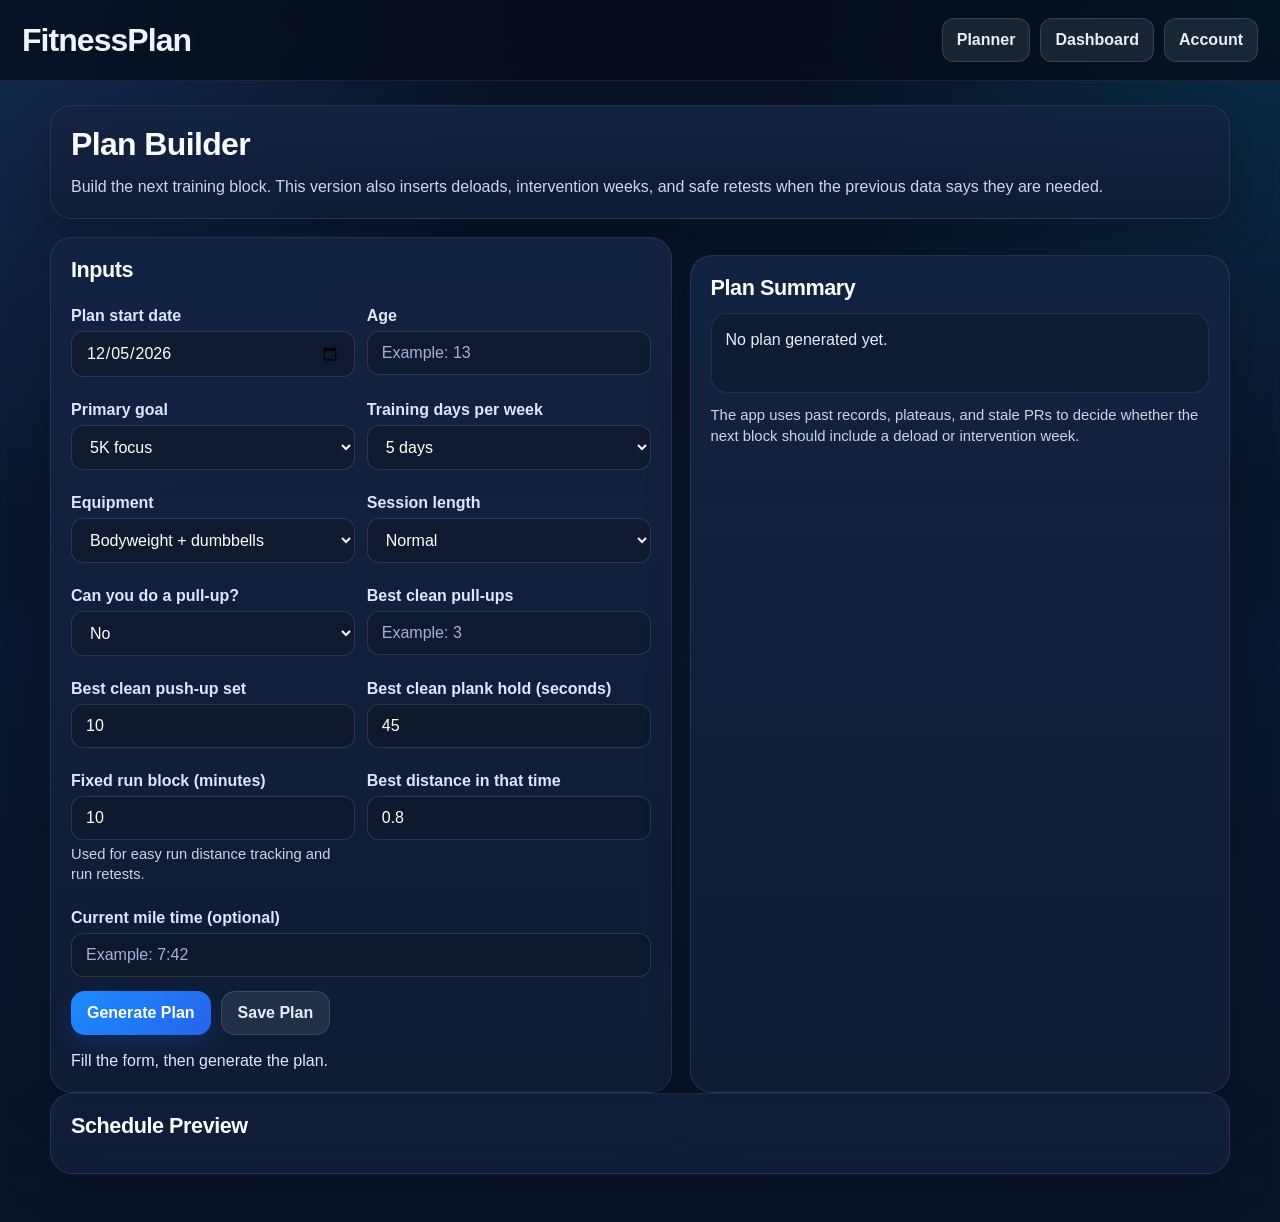
==== index.html @ a2ad53a3 "Add files via upload" ====
<!DOCTYPE html>
<html lang="en">
<head>
  <meta charset="UTF-8" />
  <meta name="viewport" content="width=device-width, initial-scale=1.0" />
  <title>FitnessPlan Planner</title>
  <link rel="stylesheet" href="./style.css" />
  <style>
    .planner-grid {
      display: grid;
      grid-template-columns: 1.15fr 1fr;
      gap: 18px;
      margin-top: 18px;
    }

    .planner-form-grid {
      display: grid;
      grid-template-columns: repeat(2, minmax(0, 1fr));
      gap: 12px;
    }

    .full-span {
      grid-column: 1 / -1;
    }

    .field-help {
      color: #cbd5e1;
      font-size: 0.92rem;
      line-height: 1.4;
      margin-top: 4px;
    }

    .status-box {
      margin-top: 14px;
      min-height: 22px;
      line-height: 1.45;
      color: #dbeafe;
      white-space: pre-wrap;
    }

    .status-box.ok {
      color: #bbf7d0;
    }

    .status-box.bad {
      color: #fecaca;
    }

    .preview-summary {
      padding: 14px;
      border-radius: 16px;
      background: rgba(15, 23, 42, 0.62);
      border: 1px solid rgba(148, 163, 184, 0.15);
      color: #e5eefc;
      line-height: 1.55;
      min-height: 80px;
    }

    .preview-list {
      display: grid;
      gap: 12px;
      margin-top: 14px;
    }

    .preview-week {
      padding: 14px;
      border-radius: 16px;
      background: rgba(15, 23, 42, 0.62);
      border: 1px solid rgba(148, 163, 184, 0.15);
    }

    .preview-week-title {
      font-weight: 900;
      font-size: 1.1rem;
      margin-bottom: 10px;
      color: #f8fbff;
    }

    .preview-day {
      padding: 12px;
      border-radius: 14px;
      background: rgba(2, 6, 23, 0.35);
      border: 1px solid rgba(148, 163, 184, 0.12);
      margin-top: 10px;
    }

    .preview-day-top {
      display: flex;
      justify-content: space-between;
      gap: 10px;
      align-items: flex-start;
      margin-bottom: 8px;
    }

    .preview-day-name {
      font-weight: 800;
      color: #f8fbff;
    }

    .preview-day-date {
      color: #cbd5e1;
      font-size: 0.92rem;
      margin-top: 2px;
    }

    .preview-badge {
      padding: 5px 10px;
      border-radius: 999px;
      background: rgba(59, 130, 246, 0.18);
      color: #dbeafe;
      font-size: 0.8rem;
      font-weight: 800;
      white-space: nowrap;
    }

    .preview-badge.warn {
      background: rgba(245, 158, 11, 0.18);
      color: #fde68a;
    }

    .preview-exercise-list {
      margin: 0;
      padding-left: 18px;
      color: #e5eefc;
      line-height: 1.5;
    }

    .planner-note {
      margin-top: 12px;
      color: #cbd5e1;
      line-height: 1.45;
      font-size: 0.93rem;
    }

    @media (max-width: 960px) {
      .planner-grid,
      .planner-form-grid {
        grid-template-columns: 1fr;
      }
    }
  </style>
</head>
<body>
  <header class="topbar">
    <div class="brand">FitnessPlan</div>
    <div class="topbar-actions">
      <a class="nav-btn secondary" href="./index.html?planner=1">Planner</a>
      <a class="nav-btn secondary" href="./dashboard.html">Dashboard</a>
      <a class="nav-btn secondary" href="./account-test.html">Account</a>
    </div>
  </header>

  <main class="container">
    <section class="card">
      <h1>Plan Builder</h1>
      <p class="helper">
        Build the next training block. This version also inserts deloads, intervention weeks, and safe retests when the previous data says they are needed.
      </p>
    </section>

    <section class="planner-grid">
      <section class="card">
        <h2>Inputs</h2>

        <div class="planner-form-grid">
          <div>
            <label for="startDate">Plan start date</label>
            <input id="startDate" type="date" />
          </div>

          <div>
            <label for="age">Age</label>
            <input id="age" type="text" inputmode="numeric" placeholder="Example: 13" />
          </div>

          <div>
            <label for="primaryGoal">Primary goal</label>
            <select id="primaryGoal">
              <option value="5k">5K focus</option>
              <option value="mile">Mile focus</option>
              <option value="mixed">Mixed running + strength</option>
            </select>
          </div>

          <div>
            <label for="daysPerWeek">Training days per week</label>
            <select id="daysPerWeek">
              <option value="5">5 days</option>
              <option value="4">4 days</option>
              <option value="3">3 days</option>
            </select>
          </div>

          <div>
            <label for="equipment">Equipment</label>
            <select id="equipment">
              <option value="home">Bodyweight + dumbbells</option>
              <option value="gym">Gym access</option>
            </select>
          </div>

          <div>
            <label for="sessionLength">Session length</label>
            <select id="sessionLength">
              <option value="short">Short</option>
              <option value="normal" selected>Normal</option>
              <option value="long">Long</option>
            </select>
          </div>

          <div>
            <label for="canPullUp">Can you do a pull-up?</label>
            <select id="canPullUp">
              <option value="no">No</option>
              <option value="yes">Yes</option>
            </select>
          </div>

          <div>
            <label for="pullUpMax">Best clean pull-ups</label>
            <input id="pullUpMax" type="text" inputmode="numeric" placeholder="Example: 3" />
          </div>

          <div>
            <label for="pushUpMax">Best clean push-up set</label>
            <input id="pushUpMax" type="text" inputmode="numeric" placeholder="Example: 12" />
          </div>

          <div>
            <label for="plankMax">Best clean plank hold (seconds)</label>
            <input id="plankMax" type="text" inputmode="numeric" placeholder="Example: 60" />
          </div>

          <div>
            <label for="runBlockMinutes">Fixed run block (minutes)</label>
            <input id="runBlockMinutes" type="text" inputmode="numeric" placeholder="Example: 10" />
            <div class="field-help">Used for easy run distance tracking and run retests.</div>
          </div>

          <div>
            <label for="runBlockDistance">Best distance in that time</label>
            <input id="runBlockDistance" type="text" inputmode="decimal" placeholder="Example: 0.82" />
          </div>

          <div class="full-span">
            <label for="mileTime">Current mile time (optional)</label>
            <input id="mileTime" type="text" placeholder="Example: 7:42" />
          </div>
        </div>

        <div class="button-row">
          <button id="generatePlanBtn" type="button">Generate Plan</button>
          <button id="savePlanBtn" type="button" class="secondary">Save Plan</button>
        </div>

        <div id="plannerStatus" class="status-box">Fill the form, then generate the plan.</div>
      </section>

      <section class="card">
        <h2>Plan Summary</h2>
        <div id="planSummaryPreview" class="preview-summary">No plan generated yet.</div>
        <div class="planner-note">
          The app uses past records, plateaus, and stale PRs to decide whether the next block should include a deload or intervention week.
        </div>
      </section>
    </section>

    <section class="card">
      <h2>Schedule Preview</h2>
      <div id="schedulePreview" class="preview-list"></div>
    </section>
  </main>

  <script src="./script.js"></script>
</body>
</html>
---- style.css ----
* {
  box-sizing: border-box;
}

html, body {
  margin: 0;
  padding: 0;
  font-family: Arial, sans-serif;
  background:
    radial-gradient(circle at top left, rgba(59, 130, 246, 0.22), transparent 30%),
    radial-gradient(circle at top right, rgba(14, 165, 233, 0.18), transparent 28%),
    linear-gradient(180deg, #081224 0%, #0b1730 55%, #0a1428 100%);
  color: #f8fbff;
  min-height: 100%;
}

body {
  min-height: 100vh;
}

a {
  color: inherit;
  text-decoration: none;
}

button,
input,
select,
textarea {
  font: inherit;
}

button {
  border: 0;
  border-radius: 14px;
  padding: 12px 16px;
  background: linear-gradient(135deg, #1d8cff, #2563eb);
  color: white;
  font-weight: 800;
  cursor: pointer;
  transition: transform 0.15s ease, opacity 0.15s ease, box-shadow 0.15s ease;
  box-shadow: 0 10px 24px rgba(37, 99, 235, 0.22);
}

button:hover:not(:disabled) {
  transform: translateY(-1px);
}

button:disabled {
  opacity: 0.55;
  cursor: not-allowed;
  box-shadow: none;
}

button.secondary,
.nav-btn.secondary {
  background: rgba(148, 163, 184, 0.14);
  color: #e5eefc;
  border: 1px solid rgba(148, 163, 184, 0.22);
  box-shadow: none;
}

input,
select,
textarea {
  width: 100%;
  padding: 12px 14px;
  border-radius: 12px;
  border: 1px solid rgba(148, 163, 184, 0.22);
  background: rgba(15, 23, 42, 0.68);
  color: #ffffff;
  outline: none;
}

input::placeholder,
textarea::placeholder {
  color: #9fb3d9;
}

input:focus,
select:focus,
textarea:focus {
  border-color: rgba(96, 165, 250, 0.85);
  box-shadow: 0 0 0 3px rgba(59, 130, 246, 0.16);
}

label {
  display: block;
  margin: 12px 0 6px;
  color: #d9e7ff;
  font-weight: 700;
}

.topbar {
  display: flex;
  justify-content: space-between;
  align-items: center;
  gap: 16px;
  padding: 18px 22px;
  position: sticky;
  top: 0;
  z-index: 20;
  backdrop-filter: blur(14px);
  background: rgba(6, 12, 24, 0.76);
  border-bottom: 1px solid rgba(148, 163, 184, 0.14);
}

.brand {
  font-size: 2rem;
  font-weight: 900;
  letter-spacing: -0.03em;
  color: #ecf5ff;
}

.topbar-actions {
  display: flex;
  flex-wrap: wrap;
  gap: 10px;
  align-items: center;
}

.nav-btn {
  display: inline-flex;
  align-items: center;
  justify-content: center;
  min-height: 44px;
  padding: 10px 14px;
  border-radius: 12px;
  font-weight: 800;
}

.container {
  width: min(1180px, calc(100% - 28px));
  margin: 24px auto 48px;
}

.account-wrap {
  width: min(560px, calc(100% - 28px));
  margin: 26px auto 48px;
}

.card {
  background: linear-gradient(180deg, rgba(19, 36, 67, 0.94), rgba(15, 29, 53, 0.92));
  border: 1px solid rgba(148, 163, 184, 0.16);
  border-radius: 22px;
  padding: 20px;
  box-shadow: 0 18px 44px rgba(0, 0, 0, 0.22);
}

.card + .card {
  margin-top: 18px;
}

h1, h2, h3, h4 {
  margin: 0 0 12px;
  line-height: 1.15;
  letter-spacing: -0.02em;
}

h1 {
  font-size: 2rem;
  font-weight: 900;
}

h2 {
  font-size: 1.35rem;
  font-weight: 850;
}

h3 {
  font-size: 1.1rem;
  font-weight: 800;
}

h4 {
  font-size: 1rem;
  font-weight: 800;
}

p {
  margin: 0;
}

.helper {
  color: #c9d7f0;
  line-height: 1.45;
}

.button-row {
  display: flex;
  flex-wrap: wrap;
  gap: 10px;
  margin-top: 14px;
}

.hidden {
  display: none !important;
}

.status-line {
  margin-top: 14px;
  min-height: 22px;
  line-height: 1.45;
  color: #dbeafe;
  white-space: pre-wrap;
}

.status-line.ok {
  color: #9ae6b4;
}

.status-line.bad {
  color: #fecaca;
}

.dashboard-grid {
  display: grid;
  grid-template-columns: 1fr 1.2fr;
  gap: 18px;
  margin-top: 18px;
}

.info-list {
  line-height: 1.7;
  color: #e5eefc;
}

.streak-box {
  margin-top: 16px;
  padding: 12px 14px;
  border-radius: 14px;
  background: rgba(15, 23, 42, 0.52);
  border: 1px solid rgba(148, 163, 184, 0.14);
  color: #dbeafe;
}

.empty-box,
.summary-box {
  min-height: 68px;
  padding: 14px;
  border-radius: 14px;
  background: rgba(15, 23, 42, 0.52);
  border: 1px solid rgba(148, 163, 184, 0.14);
  color: #e5eefc;
  line-height: 1.55;
}

.week-section + .week-section {
  margin-top: 20px;
}

.week-title {
  font-size: 1.5rem;
  font-weight: 900;
  margin-bottom: 14px;
  color: #f5f9ff;
  letter-spacing: -0.03em;
}

.week-grid,
.calendar-grid {
  display: grid;
  grid-template-columns: repeat(2, minmax(0, 1fr));
  gap: 16px;
}

.day-card,
.calendar-card {
  border-radius: 20px;
  padding: 16px;
  background: rgba(14, 26, 49, 0.72);
  border: 1px solid rgba(148, 163, 184, 0.15);
  min-width: 0;
}

.day-card.rest,
.calendar-card.rest {
  background: rgba(17, 24, 39, 0.72);
}

.day-top {
  display: flex;
  justify-content: space-between;
  align-items: flex-start;
  gap: 12px;
}

.day-letter {
  display: inline-block;
  font-size: 1.08rem;
  line-height: 1.1;
  font-weight: 800;
  letter-spacing: 0;
  white-space: nowrap;
  color: #f8fbff;
  margin-bottom: 2px;
}

.day-date {
  font-size: 1rem;
  font-weight: 700;
  line-height: 1.2;
  color: #e2e8f0;
}

.badge {
  flex-shrink: 0;
  padding: 6px 11px;
  border-radius: 999px;
  background: rgba(59, 130, 246, 0.18);
  color: #dbeafe;
  font-size: 0.8rem;
  font-weight: 800;
  white-space: nowrap;
}

.badge.rest {
  background: rgba(148, 163, 184, 0.18);
  color: #dbeafe;
}

.session-block {
  margin-top: 14px;
}

.session-block ul {
  margin: 8px 0 0 18px;
  padding: 0;
}

.session-block li {
  margin: 6px 0;
  color: #e5eefc;
}

.goal-callout {
  margin: 12px 0 14px;
  padding: 12px 14px;
  border-radius: 14px;
  background: rgba(37, 99, 235, 0.16);
  border: 1px solid rgba(96, 165, 250, 0.28);
}

.goal-callout-label {
  font-size: 0.78rem;
  font-weight: 800;
  letter-spacing: 0.04em;
  text-transform: uppercase;
  color: #bfdbfe;
  margin-bottom: 4px;
}

.goal-callout-text {
  font-size: 1rem;
  font-weight: 800;
  color: #eff6ff;
  line-height: 1.35;
}

.tracker-exercise {
  margin-top: 14px;
  padding: 16px;
  border-radius: 16px;
  background: rgba(15, 23, 42, 0.62);
  border: 1px solid rgba(148, 163, 184, 0.15);
}

.tracker-ex-head {
  display: flex;
  justify-content: space-between;
  gap: 10px;
  align-items: flex-start;
  margin-bottom: 10px;
}

.tracker-ex-name {
  font-weight: 800;
  font-size: 1.06rem;
  line-height: 1.25;
  margin-bottom: 4px;
}

.tracker-meta {
  display: flex;
  flex-wrap: wrap;
  gap: 8px;
  margin-top: 6px;
}

.meta-pill {
  padding: 5px 10px;
  border-radius: 999px;
  background: rgba(30, 41, 59, 0.9);
  color: #dbeafe;
  font-size: 0.82rem;
  font-weight: 700;
}

.meta-pill.tempo {
  background: rgba(59, 130, 246, 0.22);
  color: #e0f2fe;
}

.meta-pill.run-cue {
  background: rgba(16, 185, 129, 0.18);
  color: #d1fae5;
}

.tracker-chip {
  padding: 6px 11px;
  border-radius: 999px;
  background: rgba(59, 130, 246, 0.18);
  color: #dbeafe;
  font-size: 0.8rem;
  font-weight: 700;
  white-space: nowrap;
}

.tracker-chip.ready {
  background: rgba(34, 197, 94, 0.2);
  color: #bbf7d0;
}

.tracker-table {
  display: grid;
  gap: 6px;
}

.tracker-row {
  display: grid;
  grid-template-columns: 70px 1fr 110px;
  gap: 10px;
  align-items: center;
}

.tracker-row.header {
  font-weight: 800;
  color: #dbeafe;
  margin-bottom: 2px;
}

.tracker-goal {
  color: #f8fbff;
  font-weight: 700;
}

.tracker-help {
  margin-top: 12px;
  color: #cbd5e1;
  line-height: 1.45;
  font-size: 0.93rem;
}

.small-input {
  margin: 0;
  padding: 10px 12px;
}

.small-note {
  margin-top: 12px;
}

.small-textarea {
  width: 100%;
  min-height: 72px;
  resize: vertical;
  padding: 10px 12px;
  border-radius: 12px;
  border: 1px solid rgba(148, 163, 184, 0.25);
  background: rgba(15, 23, 42, 0.72);
  color: #fff;
  font: inherit;
  box-sizing: border-box;
}

.small-textarea:focus {
  outline: none;
  border-color: rgba(96, 165, 250, 0.8);
  box-shadow: 0 0 0 3px rgba(59, 130, 246, 0.15);
}

.log-label-strong {
  display: inline-block;
  margin-bottom: 6px;
  font-weight: 800;
  color: #eaf2ff;
}

.tracker-load-grid {
  display: grid;
  grid-template-columns: 150px 1fr;
  gap: 10px;
}

.lock-note {
  margin-top: 10px;
  color: #cbd5e1;
  font-size: 0.92rem;
}

.tracker-actions {
  margin-top: 14px;
}

@media (max-width: 960px) {
  .dashboard-grid,
  .week-grid,
  .calendar-grid {
    grid-template-columns: 1fr;
  }
}

@media (max-width: 720px) {
  .container,
  .account-wrap {
    width: min(100% - 16px, 100%);
  }

  .topbar {
    padding: 14px 14px;
  }

  .brand {
    font-size: 1.6rem;
  }

  .tracker-row {
    grid-template-columns: 1fr;
  }

  .tracker-load-grid {
    grid-template-columns: 1fr;
  }

  .tracker-ex-head {
    flex-direction: column;
    align-items: stretch;
  }

  .tracker-chip {
    width: fit-content;
  }

  .day-top {
    flex-direction: column;
    align-items: flex-start;
  }
}
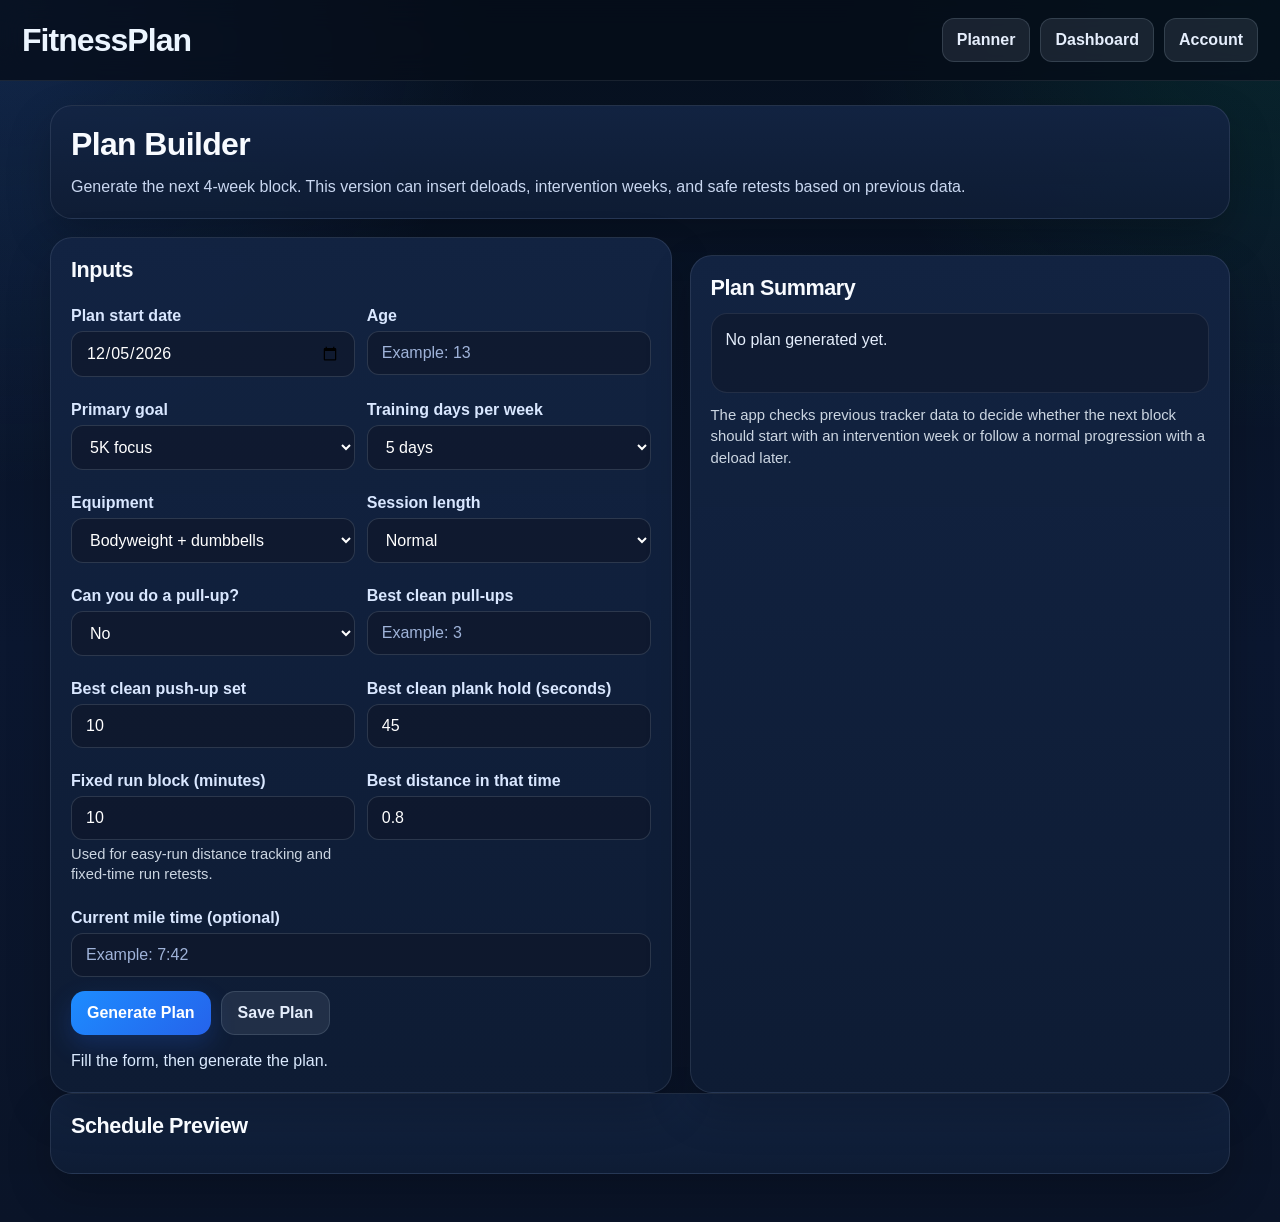
==== commit eead9601: "Add files via upload" ====
--- a/index.html
+++ b/index.html
@@ -30,22 +30,6 @@
       margin-top: 4px;
     }
 
-    .status-box {
-      margin-top: 14px;
-      min-height: 22px;
-      line-height: 1.45;
-      color: #dbeafe;
-      white-space: pre-wrap;
-    }
-
-    .status-box.ok {
-      color: #bbf7d0;
-    }
-
-    .status-box.bad {
-      color: #fecaca;
-    }
-
     .preview-summary {
       padding: 14px;
       border-radius: 16px;
@@ -154,7 +138,7 @@
     <section class="card">
       <h1>Plan Builder</h1>
       <p class="helper">
-        Build the next training block. This version also inserts deloads, intervention weeks, and safe retests when the previous data says they are needed.
+        Generate the next 4-week block. This version can insert deloads, intervention weeks, and safe retests based on previous data.
       </p>
     </section>
 
@@ -234,7 +218,7 @@
           <div>
             <label for="runBlockMinutes">Fixed run block (minutes)</label>
             <input id="runBlockMinutes" type="text" inputmode="numeric" placeholder="Example: 10" />
-            <div class="field-help">Used for easy run distance tracking and run retests.</div>
+            <div class="field-help">Used for easy-run distance tracking and fixed-time run retests.</div>
           </div>
 
           <div>
@@ -260,7 +244,7 @@
         <h2>Plan Summary</h2>
         <div id="planSummaryPreview" class="preview-summary">No plan generated yet.</div>
         <div class="planner-note">
-          The app uses past records, plateaus, and stale PRs to decide whether the next block should include a deload or intervention week.
+          The app checks previous tracker data to decide whether the next block should start with an intervention week or follow a normal progression with a deload later.
         </div>
       </section>
     </section>
@@ -273,4 +257,4 @@
 
   <script src="./script.js"></script>
 </body>
-</html>+</html>
--- a/style.css
+++ b/style.css
@@ -5,13 +5,13 @@
 html, body {
   margin: 0;
   padding: 0;
+  min-height: 100%;
   font-family: Arial, sans-serif;
   background:
-    radial-gradient(circle at top left, rgba(59, 130, 246, 0.22), transparent 30%),
-    radial-gradient(circle at top right, rgba(14, 165, 233, 0.18), transparent 28%),
-    linear-gradient(180deg, #081224 0%, #0b1730 55%, #0a1428 100%);
+    radial-gradient(circle at top left, rgba(59, 130, 246, 0.2), transparent 28%),
+    radial-gradient(circle at top right, rgba(16, 185, 129, 0.12), transparent 25%),
+    linear-gradient(180deg, #07111f 0%, #0b1730 55%, #0a1428 100%);
   color: #f8fbff;
-  min-height: 100%;
 }
 
 body {
@@ -197,7 +197,8 @@
   display: none !important;
 }
 
-.status-line {
+.status-line,
+.status-box {
   margin-top: 14px;
   min-height: 22px;
   line-height: 1.45;
@@ -205,19 +206,14 @@
   white-space: pre-wrap;
 }
 
-.status-line.ok {
+.status-line.ok,
+.status-box.ok {
   color: #9ae6b4;
 }
 
-.status-line.bad {
+.status-line.bad,
+.status-box.bad {
   color: #fecaca;
-}
-
-.dashboard-grid {
-  display: grid;
-  grid-template-columns: 1fr 1.2fr;
-  gap: 18px;
-  margin-top: 18px;
 }
 
 .info-list {
@@ -245,18 +241,6 @@
   line-height: 1.55;
 }
 
-.week-section + .week-section {
-  margin-top: 20px;
-}
-
-.week-title {
-  font-size: 1.5rem;
-  font-weight: 900;
-  margin-bottom: 14px;
-  color: #f5f9ff;
-  letter-spacing: -0.03em;
-}
-
 .week-grid,
 .calendar-grid {
   display: grid;
@@ -333,177 +317,7 @@
   color: #e5eefc;
 }
 
-.goal-callout {
-  margin: 12px 0 14px;
-  padding: 12px 14px;
-  border-radius: 14px;
-  background: rgba(37, 99, 235, 0.16);
-  border: 1px solid rgba(96, 165, 250, 0.28);
-}
-
-.goal-callout-label {
-  font-size: 0.78rem;
-  font-weight: 800;
-  letter-spacing: 0.04em;
-  text-transform: uppercase;
-  color: #bfdbfe;
-  margin-bottom: 4px;
-}
-
-.goal-callout-text {
-  font-size: 1rem;
-  font-weight: 800;
-  color: #eff6ff;
-  line-height: 1.35;
-}
-
-.tracker-exercise {
-  margin-top: 14px;
-  padding: 16px;
-  border-radius: 16px;
-  background: rgba(15, 23, 42, 0.62);
-  border: 1px solid rgba(148, 163, 184, 0.15);
-}
-
-.tracker-ex-head {
-  display: flex;
-  justify-content: space-between;
-  gap: 10px;
-  align-items: flex-start;
-  margin-bottom: 10px;
-}
-
-.tracker-ex-name {
-  font-weight: 800;
-  font-size: 1.06rem;
-  line-height: 1.25;
-  margin-bottom: 4px;
-}
-
-.tracker-meta {
-  display: flex;
-  flex-wrap: wrap;
-  gap: 8px;
-  margin-top: 6px;
-}
-
-.meta-pill {
-  padding: 5px 10px;
-  border-radius: 999px;
-  background: rgba(30, 41, 59, 0.9);
-  color: #dbeafe;
-  font-size: 0.82rem;
-  font-weight: 700;
-}
-
-.meta-pill.tempo {
-  background: rgba(59, 130, 246, 0.22);
-  color: #e0f2fe;
-}
-
-.meta-pill.run-cue {
-  background: rgba(16, 185, 129, 0.18);
-  color: #d1fae5;
-}
-
-.tracker-chip {
-  padding: 6px 11px;
-  border-radius: 999px;
-  background: rgba(59, 130, 246, 0.18);
-  color: #dbeafe;
-  font-size: 0.8rem;
-  font-weight: 700;
-  white-space: nowrap;
-}
-
-.tracker-chip.ready {
-  background: rgba(34, 197, 94, 0.2);
-  color: #bbf7d0;
-}
-
-.tracker-table {
-  display: grid;
-  gap: 6px;
-}
-
-.tracker-row {
-  display: grid;
-  grid-template-columns: 70px 1fr 110px;
-  gap: 10px;
-  align-items: center;
-}
-
-.tracker-row.header {
-  font-weight: 800;
-  color: #dbeafe;
-  margin-bottom: 2px;
-}
-
-.tracker-goal {
-  color: #f8fbff;
-  font-weight: 700;
-}
-
-.tracker-help {
-  margin-top: 12px;
-  color: #cbd5e1;
-  line-height: 1.45;
-  font-size: 0.93rem;
-}
-
-.small-input {
-  margin: 0;
-  padding: 10px 12px;
-}
-
-.small-note {
-  margin-top: 12px;
-}
-
-.small-textarea {
-  width: 100%;
-  min-height: 72px;
-  resize: vertical;
-  padding: 10px 12px;
-  border-radius: 12px;
-  border: 1px solid rgba(148, 163, 184, 0.25);
-  background: rgba(15, 23, 42, 0.72);
-  color: #fff;
-  font: inherit;
-  box-sizing: border-box;
-}
-
-.small-textarea:focus {
-  outline: none;
-  border-color: rgba(96, 165, 250, 0.8);
-  box-shadow: 0 0 0 3px rgba(59, 130, 246, 0.15);
-}
-
-.log-label-strong {
-  display: inline-block;
-  margin-bottom: 6px;
-  font-weight: 800;
-  color: #eaf2ff;
-}
-
-.tracker-load-grid {
-  display: grid;
-  grid-template-columns: 150px 1fr;
-  gap: 10px;
-}
-
-.lock-note {
-  margin-top: 10px;
-  color: #cbd5e1;
-  font-size: 0.92rem;
-}
-
-.tracker-actions {
-  margin-top: 14px;
-}
-
 @media (max-width: 960px) {
-  .dashboard-grid,
   .week-grid,
   .calendar-grid {
     grid-template-columns: 1fr;
@@ -524,23 +338,6 @@
     font-size: 1.6rem;
   }
 
-  .tracker-row {
-    grid-template-columns: 1fr;
-  }
-
-  .tracker-load-grid {
-    grid-template-columns: 1fr;
-  }
-
-  .tracker-ex-head {
-    flex-direction: column;
-    align-items: stretch;
-  }
-
-  .tracker-chip {
-    width: fit-content;
-  }
-
   .day-top {
     flex-direction: column;
     align-items: flex-start;
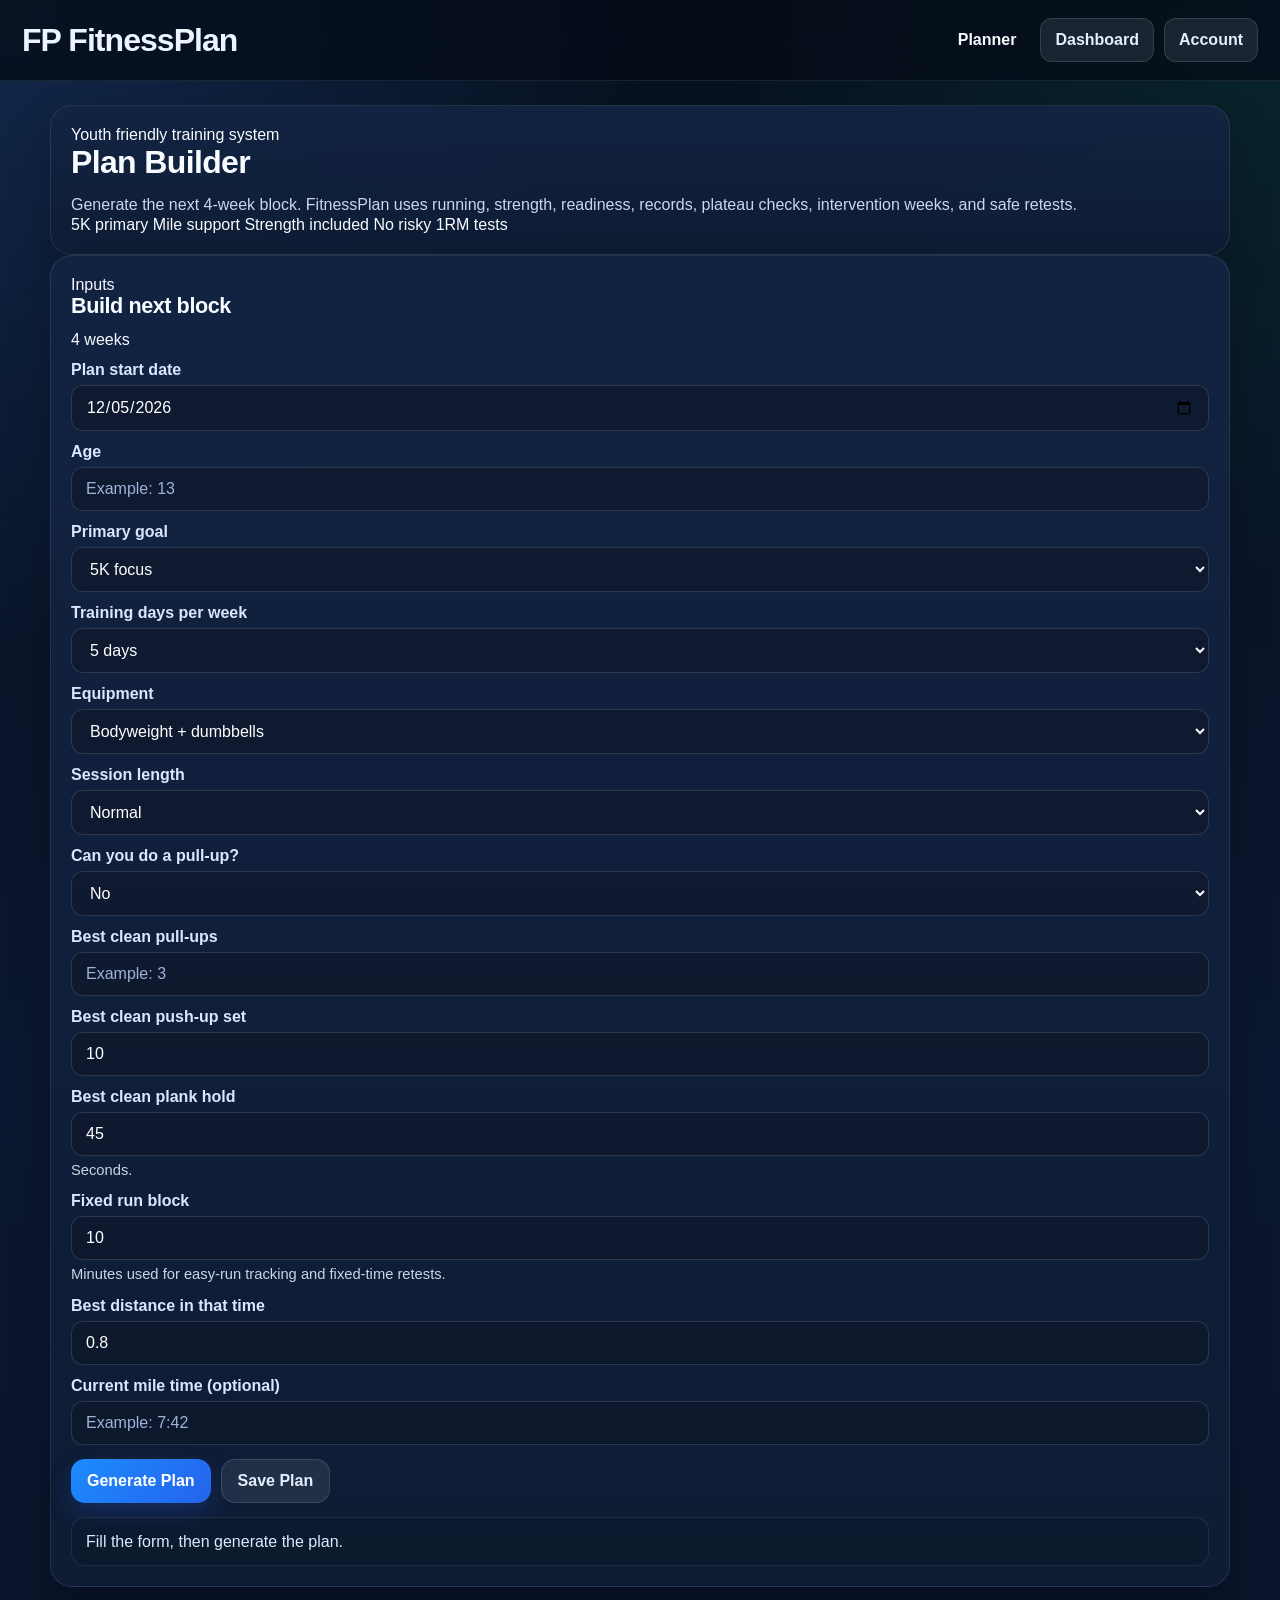
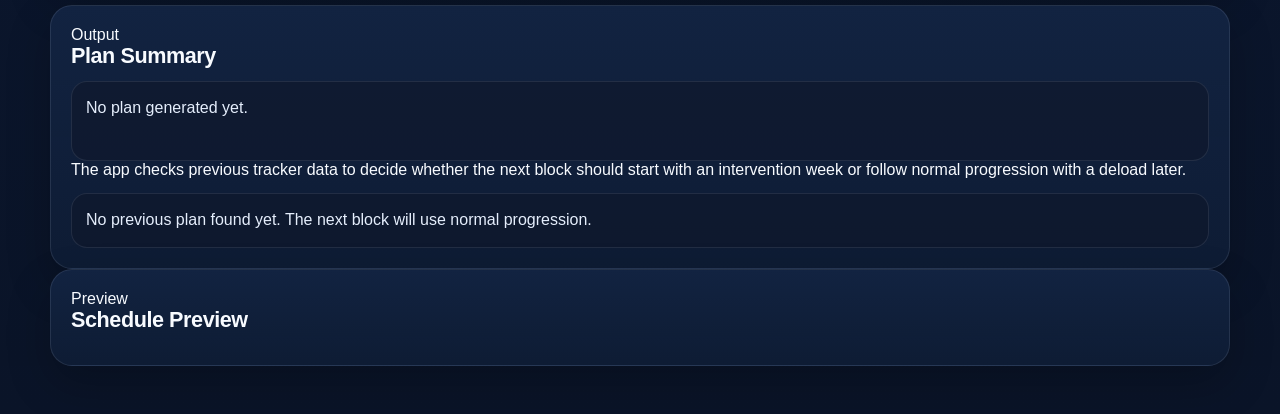
==== commit eeba90b0: "Add files via upload" ====
--- a/index.html
+++ b/index.html
@@ -5,146 +5,49 @@
   <meta name="viewport" content="width=device-width, initial-scale=1.0" />
   <title>FitnessPlan Planner</title>
   <link rel="stylesheet" href="./style.css" />
-  <style>
-    .planner-grid {
-      display: grid;
-      grid-template-columns: 1.15fr 1fr;
-      gap: 18px;
-      margin-top: 18px;
-    }
+</head>
 
-    .planner-form-grid {
-      display: grid;
-      grid-template-columns: repeat(2, minmax(0, 1fr));
-      gap: 12px;
-    }
+<body data-page="planner">
+  <header class="topbar">
+    <div class="brand">
+      <span class="brand-mark">FP</span>
+      <span>FitnessPlan</span>
+    </div>
 
-    .full-span {
-      grid-column: 1 / -1;
-    }
-
-    .field-help {
-      color: #cbd5e1;
-      font-size: 0.92rem;
-      line-height: 1.4;
-      margin-top: 4px;
-    }
-
-    .preview-summary {
-      padding: 14px;
-      border-radius: 16px;
-      background: rgba(15, 23, 42, 0.62);
-      border: 1px solid rgba(148, 163, 184, 0.15);
-      color: #e5eefc;
-      line-height: 1.55;
-      min-height: 80px;
-    }
-
-    .preview-list {
-      display: grid;
-      gap: 12px;
-      margin-top: 14px;
-    }
-
-    .preview-week {
-      padding: 14px;
-      border-radius: 16px;
-      background: rgba(15, 23, 42, 0.62);
-      border: 1px solid rgba(148, 163, 184, 0.15);
-    }
-
-    .preview-week-title {
-      font-weight: 900;
-      font-size: 1.1rem;
-      margin-bottom: 10px;
-      color: #f8fbff;
-    }
-
-    .preview-day {
-      padding: 12px;
-      border-radius: 14px;
-      background: rgba(2, 6, 23, 0.35);
-      border: 1px solid rgba(148, 163, 184, 0.12);
-      margin-top: 10px;
-    }
-
-    .preview-day-top {
-      display: flex;
-      justify-content: space-between;
-      gap: 10px;
-      align-items: flex-start;
-      margin-bottom: 8px;
-    }
-
-    .preview-day-name {
-      font-weight: 800;
-      color: #f8fbff;
-    }
-
-    .preview-day-date {
-      color: #cbd5e1;
-      font-size: 0.92rem;
-      margin-top: 2px;
-    }
-
-    .preview-badge {
-      padding: 5px 10px;
-      border-radius: 999px;
-      background: rgba(59, 130, 246, 0.18);
-      color: #dbeafe;
-      font-size: 0.8rem;
-      font-weight: 800;
-      white-space: nowrap;
-    }
-
-    .preview-badge.warn {
-      background: rgba(245, 158, 11, 0.18);
-      color: #fde68a;
-    }
-
-    .preview-exercise-list {
-      margin: 0;
-      padding-left: 18px;
-      color: #e5eefc;
-      line-height: 1.5;
-    }
-
-    .planner-note {
-      margin-top: 12px;
-      color: #cbd5e1;
-      line-height: 1.45;
-      font-size: 0.93rem;
-    }
-
-    @media (max-width: 960px) {
-      .planner-grid,
-      .planner-form-grid {
-        grid-template-columns: 1fr;
-      }
-    }
-  </style>
-</head>
-<body>
-  <header class="topbar">
-    <div class="brand">FitnessPlan</div>
     <div class="topbar-actions">
-      <a class="nav-btn secondary" href="./index.html?planner=1">Planner</a>
+      <a class="nav-btn active" href="./index.html?planner=1">Planner</a>
       <a class="nav-btn secondary" href="./dashboard.html">Dashboard</a>
       <a class="nav-btn secondary" href="./account-test.html">Account</a>
     </div>
   </header>
 
   <main class="container">
-    <section class="card">
-      <h1>Plan Builder</h1>
-      <p class="helper">
-        Generate the next 4-week block. This version can insert deloads, intervention weeks, and safe retests based on previous data.
-      </p>
+    <section class="card hero-card">
+      <div>
+        <p class="eyebrow">Youth friendly training system</p>
+        <h1>Plan Builder</h1>
+        <p class="helper">
+          Generate the next 4-week block. FitnessPlan uses running, strength, readiness, records, plateau checks, intervention weeks, and safe retests.
+        </p>
+      </div>
+
+      <div class="hero-pills">
+        <span>5K primary</span>
+        <span>Mile support</span>
+        <span>Strength included</span>
+        <span>No risky 1RM tests</span>
+      </div>
     </section>
 
     <section class="planner-grid">
       <section class="card">
-        <h2>Inputs</h2>
+        <div class="section-title-row">
+          <div>
+            <p class="eyebrow">Inputs</p>
+            <h2>Build next block</h2>
+          </div>
+          <span class="mini-pill">4 weeks</span>
+        </div>
 
         <div class="planner-form-grid">
           <div>
@@ -211,14 +114,15 @@
           </div>
 
           <div>
-            <label for="plankMax">Best clean plank hold (seconds)</label>
+            <label for="plankMax">Best clean plank hold</label>
             <input id="plankMax" type="text" inputmode="numeric" placeholder="Example: 60" />
+            <div class="field-help">Seconds.</div>
           </div>
 
           <div>
-            <label for="runBlockMinutes">Fixed run block (minutes)</label>
+            <label for="runBlockMinutes">Fixed run block</label>
             <input id="runBlockMinutes" type="text" inputmode="numeric" placeholder="Example: 10" />
-            <div class="field-help">Used for easy-run distance tracking and fixed-time run retests.</div>
+            <div class="field-help">Minutes used for easy-run tracking and fixed-time retests.</div>
           </div>
 
           <div>
@@ -227,7 +131,7 @@
           </div>
 
           <div class="full-span">
-            <label for="mileTime">Current mile time (optional)</label>
+            <label for="mileTime">Current mile time <span class="optional">(optional)</span></label>
             <input id="mileTime" type="text" placeholder="Example: 7:42" />
           </div>
         </div>
@@ -241,20 +145,37 @@
       </section>
 
       <section class="card">
-        <h2>Plan Summary</h2>
+        <div class="section-title-row">
+          <div>
+            <p class="eyebrow">Output</p>
+            <h2>Plan Summary</h2>
+          </div>
+        </div>
+
         <div id="planSummaryPreview" class="preview-summary">No plan generated yet.</div>
+
         <div class="planner-note">
-          The app checks previous tracker data to decide whether the next block should start with an intervention week or follow a normal progression with a deload later.
+          The app checks previous tracker data to decide whether the next block should start with an intervention week or follow normal progression with a deload later.
+        </div>
+
+        <div id="plannerSignalBox" class="signal-box">
+          Previous data signals will appear here after logs exist.
         </div>
       </section>
     </section>
 
     <section class="card">
-      <h2>Schedule Preview</h2>
+      <div class="section-title-row">
+        <div>
+          <p class="eyebrow">Preview</p>
+          <h2>Schedule Preview</h2>
+        </div>
+      </div>
+
       <div id="schedulePreview" class="preview-list"></div>
     </section>
   </main>
 
   <script src="./script.js"></script>
 </body>
-</html>
+</html>
--- a/style.css
+++ b/style.css
@@ -2,7 +2,8 @@
   box-sizing: border-box;
 }
 
-html, body {
+html,
+body {
   margin: 0;
   padding: 0;
   min-height: 100%;
@@ -151,7 +152,10 @@
   margin-top: 18px;
 }
 
-h1, h2, h3, h4 {
+h1,
+h2,
+h3,
+h4 {
   margin: 0 0 12px;
   line-height: 1.15;
   letter-spacing: -0.02em;
@@ -184,6 +188,13 @@
 .helper {
   color: #c9d7f0;
   line-height: 1.45;
+}
+
+.field-help {
+  color: #cbd5e1;
+  font-size: 0.92rem;
+  line-height: 1.4;
+  margin-top: 4px;
 }
 
 .button-row {
@@ -197,23 +208,28 @@
   display: none !important;
 }
 
-.status-line,
 .status-box {
   margin-top: 14px;
   min-height: 22px;
   line-height: 1.45;
   color: #dbeafe;
   white-space: pre-wrap;
-}
-
-.status-line.ok,
+  padding: 12px 14px;
+  border-radius: 14px;
+  background: rgba(15, 23, 42, 0.52);
+  border: 1px solid rgba(148, 163, 184, 0.14);
+}
+
 .status-box.ok {
   color: #9ae6b4;
 }
 
-.status-line.bad,
 .status-box.bad {
   color: #fecaca;
+}
+
+.status-box.warn {
+  color: #fde68a;
 }
 
 .info-list {
@@ -241,6 +257,385 @@
   line-height: 1.55;
 }
 
+.dashboard-grid {
+  display: grid;
+  grid-template-columns: 1fr 1fr;
+  gap: 18px;
+  margin-bottom: 18px;
+}
+
+.metric-grid,
+.plan-summary-grid {
+  display: grid;
+  grid-template-columns: repeat(2, minmax(0, 1fr));
+  gap: 12px;
+}
+
+.metric-card {
+  background: rgba(15, 23, 42, 0.62);
+  border: 1px solid rgba(148, 163, 184, 0.15);
+  border-radius: 16px;
+  padding: 14px;
+}
+
+.metric-label {
+  display: block;
+  color: #cbd5e1;
+  font-size: 0.82rem;
+  font-weight: 800;
+  margin-bottom: 6px;
+  text-transform: uppercase;
+  letter-spacing: 0.04em;
+}
+
+.metric-value {
+  display: block;
+  font-size: 1.15rem;
+  font-weight: 900;
+  color: #f8fbff;
+  line-height: 1.2;
+}
+
+.metric-value.small-value {
+  font-size: 1rem;
+  word-break: break-word;
+}
+
+.banner {
+  margin-bottom: 14px;
+  padding: 14px;
+  border-radius: 16px;
+  line-height: 1.45;
+  font-weight: 700;
+}
+
+.banner.warn {
+  background: rgba(245, 158, 11, 0.12);
+  border: 1px solid rgba(245, 158, 11, 0.25);
+  color: #fde68a;
+}
+
+.banner.ok {
+  background: rgba(34, 197, 94, 0.12);
+  border: 1px solid rgba(34, 197, 94, 0.25);
+  color: #bbf7d0;
+}
+
+.today-card {
+  padding: 16px;
+  border-radius: 18px;
+  background: rgba(15, 23, 42, 0.62);
+  border: 1px solid rgba(148, 163, 184, 0.15);
+}
+
+.day-topline,
+.record-top,
+.chart-top,
+.log-exercise-head,
+.exercise-preview-top,
+.day-top,
+.week-row {
+  display: flex;
+  justify-content: space-between;
+  align-items: flex-start;
+  gap: 10px;
+}
+
+.date-chip,
+.pill,
+.tag,
+.badge {
+  display: inline-flex;
+  align-items: center;
+  justify-content: center;
+  padding: 5px 10px;
+  border-radius: 999px;
+  font-size: 0.8rem;
+  font-weight: 800;
+  white-space: nowrap;
+}
+
+.date-chip {
+  background: rgba(148, 163, 184, 0.18);
+  color: #dbeafe;
+}
+
+.pill.neutral,
+.badge,
+.tag {
+  background: rgba(59, 130, 246, 0.18);
+  color: #dbeafe;
+}
+
+.pill.warn,
+.tag.warn {
+  background: rgba(245, 158, 11, 0.18);
+  color: #fde68a;
+}
+
+.tag.good {
+  background: rgba(34, 197, 94, 0.2);
+  color: #bbf7d0;
+}
+
+.badge.rest {
+  background: rgba(148, 163, 184, 0.18);
+  color: #dbeafe;
+}
+
+.goal-callout {
+  margin: 12px 0 14px;
+  padding: 12px 14px;
+  border-radius: 14px;
+  background: rgba(37, 99, 235, 0.16);
+  border: 1px solid rgba(96, 165, 250, 0.28);
+}
+
+.goal-callout-label {
+  font-size: 0.78rem;
+  font-weight: 800;
+  letter-spacing: 0.04em;
+  text-transform: uppercase;
+  color: #bfdbfe;
+  margin-bottom: 4px;
+}
+
+.goal-callout-text {
+  font-size: 1rem;
+  font-weight: 800;
+  color: #eff6ff;
+  line-height: 1.35;
+}
+
+.session-block {
+  margin-top: 14px;
+}
+
+.session-block ul {
+  margin: 8px 0 0 18px;
+  padding: 0;
+}
+
+.session-block li {
+  margin: 6px 0;
+  color: #e5eefc;
+}
+
+.readiness-box {
+  margin-top: 14px;
+  padding: 14px;
+  border-radius: 16px;
+  background: rgba(15, 23, 42, 0.62);
+  border: 1px solid rgba(148, 163, 184, 0.15);
+}
+
+.readiness-grid {
+  display: grid;
+  grid-template-columns: repeat(3, minmax(0, 1fr));
+  gap: 10px;
+  margin-top: 10px;
+}
+
+.readiness-actions {
+  display: flex;
+  flex-wrap: wrap;
+  gap: 10px;
+  margin-top: 12px;
+  align-items: center;
+}
+
+.readiness-note {
+  margin-top: 10px;
+  color: #cbd5e1;
+  line-height: 1.45;
+  font-size: 0.93rem;
+}
+
+.readiness-note.low {
+  color: #fecaca;
+}
+
+.readiness-note.high {
+  color: #bbf7d0;
+}
+
+.today-log-card {
+  margin-top: 14px;
+  padding: 14px;
+  border-radius: 16px;
+  background: rgba(15, 23, 42, 0.62);
+  border: 1px solid rgba(148, 163, 184, 0.15);
+}
+
+.today-log-list {
+  display: grid;
+  gap: 12px;
+  margin-top: 12px;
+}
+
+.log-exercise-card {
+  background: rgba(2, 6, 23, 0.35);
+  border: 1px solid rgba(148, 163, 184, 0.12);
+  border-radius: 14px;
+  padding: 14px;
+}
+
+.log-label-strong {
+  display: inline-block;
+  margin-bottom: 6px;
+  font-weight: 800;
+  color: #eaf2ff;
+}
+
+.small-input {
+  margin: 0;
+  padding: 10px 12px;
+  width: 100%;
+  border-radius: 12px;
+  border: 1px solid rgba(148, 163, 184, 0.25);
+  background: rgba(15, 23, 42, 0.72);
+  color: #fff;
+  box-sizing: border-box;
+}
+
+.small-note {
+  margin-top: 12px;
+}
+
+.small-textarea {
+  width: 100%;
+  min-height: 72px;
+  resize: vertical;
+  padding: 10px 12px;
+  border-radius: 12px;
+  border: 1px solid rgba(148, 163, 184, 0.25);
+  background: rgba(15, 23, 42, 0.72);
+  color: #fff;
+  font: inherit;
+  box-sizing: border-box;
+}
+
+.small-textarea:focus,
+.small-input:focus {
+  outline: none;
+  border-color: rgba(96, 165, 250, 0.8);
+  box-shadow: 0 0 0 3px rgba(59, 130, 246, 0.15);
+}
+
+.set-grid {
+  display: grid;
+  grid-template-columns: repeat(4, minmax(0, 1fr));
+  gap: 10px;
+}
+
+.tracker-load-grid {
+  display: grid;
+  grid-template-columns: 150px 1fr;
+  gap: 10px;
+}
+
+.save-bar {
+  margin-top: 14px;
+  display: flex;
+  justify-content: flex-start;
+}
+
+.records-list,
+.charts-list,
+.exercise-preview-list,
+.week-list {
+  display: grid;
+  gap: 12px;
+}
+
+.record-item,
+.chart-item,
+.exercise-preview-card {
+  background: rgba(15, 23, 42, 0.62);
+  border: 1px solid rgba(148, 163, 184, 0.15);
+  border-radius: 16px;
+  padding: 14px;
+}
+
+.exercise-preview-card.muted {
+  opacity: 0.72;
+}
+
+.record-name,
+.chart-name {
+  font-weight: 800;
+  font-size: 1rem;
+  line-height: 1.2;
+}
+
+.record-value {
+  font-size: 1.05rem;
+  font-weight: 800;
+  color: #f8fbff;
+  margin: 4px 0;
+}
+
+.record-sub,
+.chart-sub,
+.test-lock {
+  color: #cbd5e1;
+  font-size: 0.92rem;
+  line-height: 1.4;
+}
+
+.test-lock {
+  color: #fde68a;
+  margin-top: 6px;
+}
+
+.chart-svg {
+  width: 100%;
+  height: 74px;
+  display: block;
+  border-radius: 10px;
+  background: rgba(2, 6, 23, 0.35);
+}
+
+.recommendation-list {
+  margin: 12px 0 0 18px;
+  padding: 0;
+  color: #e5eefc;
+}
+
+.recommendation-list li {
+  margin: 6px 0;
+}
+
+.week-title {
+  font-size: 1rem;
+  font-weight: 800;
+  color: #f8fbff;
+  margin-bottom: 12px;
+}
+
+.week-row {
+  padding: 12px 14px;
+  border-radius: 14px;
+  background: rgba(15, 23, 42, 0.52);
+  border: 1px solid rgba(148, 163, 184, 0.14);
+}
+
+.week-row.today {
+  border-color: rgba(96, 165, 250, 0.45);
+}
+
+.week-row.logged {
+  border-color: rgba(34, 197, 94, 0.28);
+}
+
+.week-row.missed {
+  border-color: rgba(245, 158, 11, 0.28);
+}
+
+.calendar-section + .calendar-section {
+  margin-top: 18px;
+}
+
 .week-grid,
 .calendar-grid {
   display: grid;
@@ -262,24 +657,6 @@
   background: rgba(17, 24, 39, 0.72);
 }
 
-.day-top {
-  display: flex;
-  justify-content: space-between;
-  align-items: flex-start;
-  gap: 12px;
-}
-
-.day-letter {
-  display: inline-block;
-  font-size: 1.08rem;
-  line-height: 1.1;
-  font-weight: 800;
-  letter-spacing: 0;
-  white-space: nowrap;
-  color: #f8fbff;
-  margin-bottom: 2px;
-}
-
 .day-date {
   font-size: 1rem;
   font-weight: 700;
@@ -287,39 +664,33 @@
   color: #e2e8f0;
 }
 
-.badge {
-  flex-shrink: 0;
-  padding: 6px 11px;
-  border-radius: 999px;
-  background: rgba(59, 130, 246, 0.18);
-  color: #dbeafe;
-  font-size: 0.8rem;
-  font-weight: 800;
-  white-space: nowrap;
-}
-
-.badge.rest {
-  background: rgba(148, 163, 184, 0.18);
-  color: #dbeafe;
-}
-
-.session-block {
+.preview-summary {
+  padding: 14px;
+  border-radius: 16px;
+  background: rgba(15, 23, 42, 0.62);
+  border: 1px solid rgba(148, 163, 184, 0.15);
+  color: #e5eefc;
+  line-height: 1.55;
+  min-height: 80px;
+}
+
+.signal-box {
   margin-top: 14px;
-}
-
-.session-block ul {
-  margin: 8px 0 0 18px;
-  padding: 0;
-}
-
-.session-block li {
-  margin: 6px 0;
+  padding: 14px;
+  border-radius: 16px;
+  background: rgba(15, 23, 42, 0.62);
+  border: 1px solid rgba(148, 163, 184, 0.15);
   color: #e5eefc;
+  line-height: 1.55;
 }
 
 @media (max-width: 960px) {
+  .dashboard-grid,
   .week-grid,
-  .calendar-grid {
+  .calendar-grid,
+  .metric-grid,
+  .plan-summary-grid,
+  .set-grid {
     grid-template-columns: 1fr;
   }
 }
@@ -338,8 +709,34 @@
     font-size: 1.6rem;
   }
 
-  .day-top {
+  .topbar-actions,
+  .button-row,
+  .readiness-actions {
+    flex-direction: column;
+    align-items: stretch;
+  }
+
+  .dashboard-grid,
+  .readiness-grid,
+  .tracker-load-grid {
+    grid-template-columns: 1fr;
+  }
+
+  .day-top,
+  .day-topline,
+  .record-top,
+  .chart-top,
+  .log-exercise-head,
+  .exercise-preview-top,
+  .week-row {
     flex-direction: column;
     align-items: flex-start;
   }
+
+  .tag,
+  .pill,
+  .badge,
+  .date-chip {
+    width: fit-content;
+  }
 }
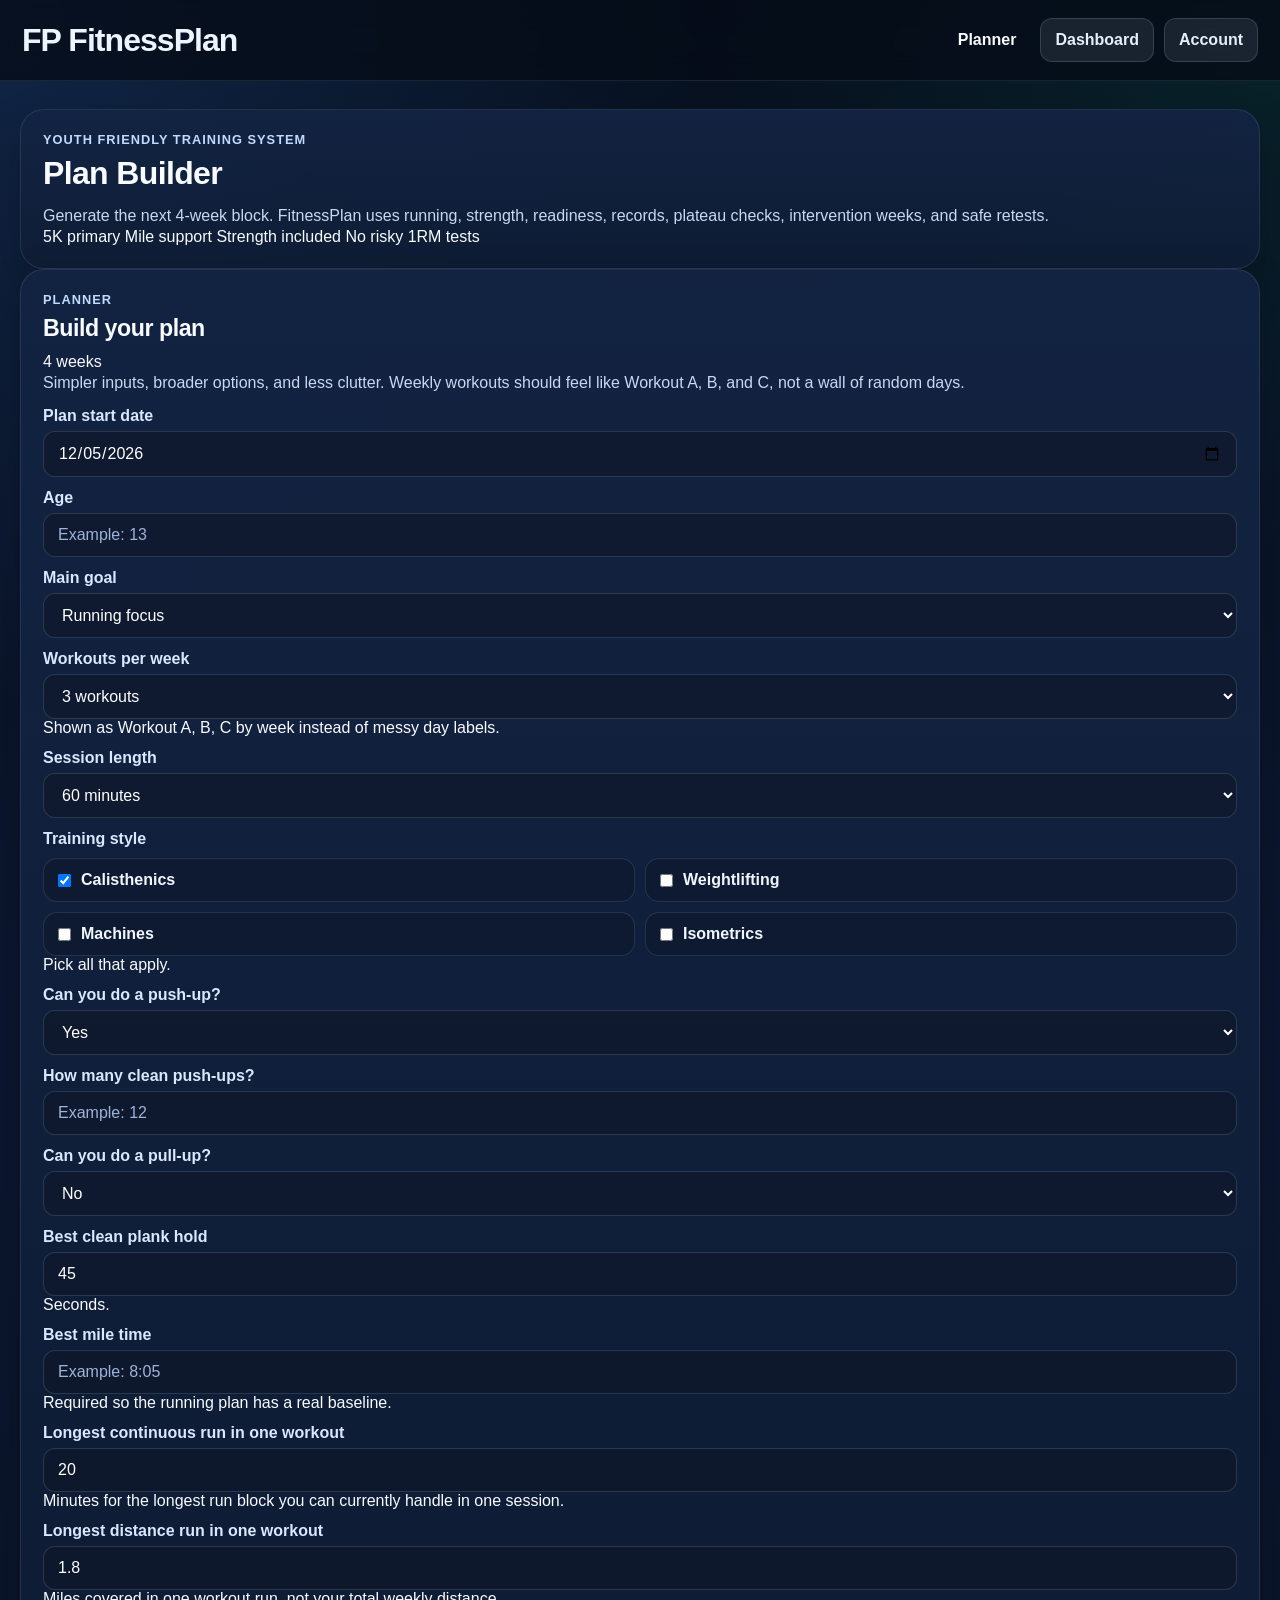
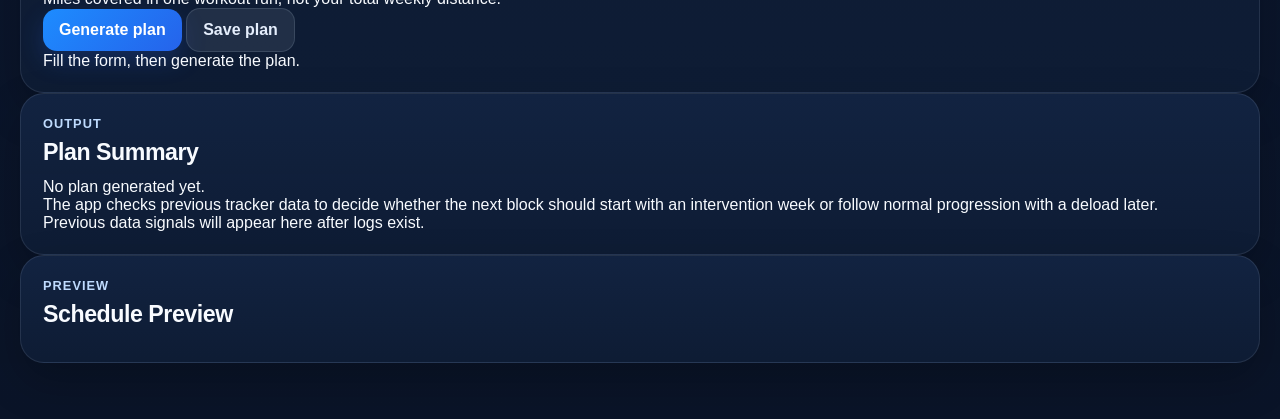
==== commit 5bc56c26: "Add files via upload" ====
--- a/index.html
+++ b/index.html
@@ -41,109 +41,144 @@
 
     <section class="planner-grid">
       <section class="card">
-        <div class="section-title-row">
-          <div>
-            <p class="eyebrow">Inputs</p>
-            <h2>Build next block</h2>
-          </div>
-          <span class="mini-pill">4 weeks</span>
-        </div>
-
-        <div class="planner-form-grid">
-          <div>
-            <label for="startDate">Plan start date</label>
-            <input id="startDate" type="date" />
-          </div>
-
-          <div>
-            <label for="age">Age</label>
-            <input id="age" type="text" inputmode="numeric" placeholder="Example: 13" />
-          </div>
-
-          <div>
-            <label for="primaryGoal">Primary goal</label>
-            <select id="primaryGoal">
-              <option value="5k">5K focus</option>
-              <option value="mile">Mile focus</option>
-              <option value="mixed">Mixed running + strength</option>
-            </select>
-          </div>
-
-          <div>
-            <label for="daysPerWeek">Training days per week</label>
-            <select id="daysPerWeek">
-              <option value="5">5 days</option>
-              <option value="4">4 days</option>
-              <option value="3">3 days</option>
-            </select>
-          </div>
-
-          <div>
-            <label for="equipment">Equipment</label>
-            <select id="equipment">
-              <option value="home">Bodyweight + dumbbells</option>
-              <option value="gym">Gym access</option>
-            </select>
-          </div>
-
-          <div>
-            <label for="sessionLength">Session length</label>
-            <select id="sessionLength">
-              <option value="short">Short</option>
-              <option value="normal" selected>Normal</option>
-              <option value="long">Long</option>
-            </select>
-          </div>
-
-          <div>
-            <label for="canPullUp">Can you do a pull-up?</label>
-            <select id="canPullUp">
-              <option value="no">No</option>
-              <option value="yes">Yes</option>
-            </select>
-          </div>
-
-          <div>
-            <label for="pullUpMax">Best clean pull-ups</label>
-            <input id="pullUpMax" type="text" inputmode="numeric" placeholder="Example: 3" />
-          </div>
-
-          <div>
-            <label for="pushUpMax">Best clean push-up set</label>
-            <input id="pushUpMax" type="text" inputmode="numeric" placeholder="Example: 12" />
-          </div>
-
-          <div>
-            <label for="plankMax">Best clean plank hold</label>
-            <input id="plankMax" type="text" inputmode="numeric" placeholder="Example: 60" />
-            <div class="field-help">Seconds.</div>
-          </div>
-
-          <div>
-            <label for="runBlockMinutes">Fixed run block</label>
-            <input id="runBlockMinutes" type="text" inputmode="numeric" placeholder="Example: 10" />
-            <div class="field-help">Minutes used for easy-run tracking and fixed-time retests.</div>
-          </div>
-
-          <div>
-            <label for="runBlockDistance">Best distance in that time</label>
-            <input id="runBlockDistance" type="text" inputmode="decimal" placeholder="Example: 0.82" />
-          </div>
-
-          <div class="full-span">
-            <label for="mileTime">Current mile time <span class="optional">(optional)</span></label>
-            <input id="mileTime" type="text" placeholder="Example: 7:42" />
-          </div>
-        </div>
-
-        <div class="button-row">
-          <button id="generatePlanBtn" type="button">Generate Plan</button>
-          <button id="savePlanBtn" type="button" class="secondary">Save Plan</button>
-        </div>
-
-        <div id="plannerStatus" class="status-box">Fill the form, then generate the plan.</div>
-      </section>
-
+  <div class="section-title-row">
+    <div>
+      <p class="eyebrow">Planner</p>
+      <h2>Build your plan</h2>
+    </div>
+    <span class="mini-pill">4 weeks</span>
+  </div>
+
+  <p class="helper">
+    Simpler inputs, broader options, and less clutter. Weekly workouts should feel like Workout A, B, and C, not a wall of random days.
+  </p>
+
+  <form id="plannerForm">
+    <div class="planner-form-grid">
+      <div>
+        <label for="startDate">Plan start date</label>
+        <input id="startDate" type="date" />
+      </div>
+
+      <div>
+        <label for="age">Age</label>
+        <input id="age" type="text" inputmode="numeric" placeholder="Example: 13" />
+      </div>
+
+      <div>
+        <label for="primaryGoal">Main goal</label>
+        <select id="primaryGoal">
+          <option value="5k">Running focus</option>
+          <option value="mile">Mile focus</option>
+          <option value="mixed">Running + strength</option>
+        </select>
+      </div>
+
+      <div>
+        <label for="daysPerWeek">Workouts per week</label>
+        <select id="daysPerWeek">
+          <option value="3">3 workouts</option>
+          <option value="4">4 workouts</option>
+          <option value="5">5 workouts</option>
+        </select>
+        <div class="field-help">Shown as Workout A, B, C by week instead of messy day labels.</div>
+      </div>
+
+      <div>
+        <label for="sessionLength">Session length</label>
+        <select id="sessionLength">
+          <option value="30">30 minutes</option>
+          <option value="60" selected>60 minutes</option>
+          <option value="90">90 minutes</option>
+        </select>
+      </div>
+
+      <div class="full-span">
+        <label>Training style</label>
+        <input type="hidden" id="equipment" value="calisthenics" />
+        <div class="checkbox-grid">
+          <label class="check-tile">
+            <input type="checkbox" data-equipment-choice value="calisthenics" checked />
+            <span>Calisthenics</span>
+          </label>
+
+          <label class="check-tile">
+            <input type="checkbox" data-equipment-choice value="weightlifting" />
+            <span>Weightlifting</span>
+          </label>
+
+          <label class="check-tile">
+            <input type="checkbox" data-equipment-choice value="machines" />
+            <span>Machines</span>
+          </label>
+
+          <label class="check-tile">
+            <input type="checkbox" data-equipment-choice value="isometrics" />
+            <span>Isometrics</span>
+          </label>
+        </div>
+        <div class="field-help">Pick all that apply.</div>
+      </div>
+
+      <div>
+        <label for="canDoPushup">Can you do a push-up?</label>
+        <select id="canDoPushup">
+          <option value="yes">Yes</option>
+          <option value="no">No</option>
+        </select>
+      </div>
+
+      <div id="pushupCountWrap">
+        <label for="pushUpMax">How many clean push-ups?</label>
+        <input id="pushUpMax" type="text" inputmode="numeric" placeholder="Example: 12" />
+      </div>
+
+      <div>
+        <label for="canPullUp">Can you do a pull-up?</label>
+        <select id="canPullUp">
+          <option value="no" selected>No</option>
+          <option value="yes">Yes</option>
+        </select>
+      </div>
+
+      <div id="pullupCountWrap">
+        <label for="pullUpMax">How many clean pull-ups?</label>
+        <input id="pullUpMax" type="text" inputmode="numeric" placeholder="Example: 3" />
+      </div>
+
+      <div>
+        <label for="plankMax">Best clean plank hold</label>
+        <input id="plankMax" type="text" inputmode="numeric" placeholder="Example: 60" />
+        <div class="field-help">Seconds.</div>
+      </div>
+
+      <div>
+        <label for="mileTime">Best mile time</label>
+        <input id="mileTime" type="text" placeholder="Example: 8:05" required />
+        <div class="field-help">Required so the running plan has a real baseline.</div>
+      </div>
+
+      <div>
+        <label for="runBlockMinutes">Longest continuous run in one workout</label>
+        <input id="runBlockMinutes" type="text" inputmode="numeric" placeholder="Example: 20" />
+        <div class="field-help">Minutes for the longest run block you can currently handle in one session.</div>
+      </div>
+
+      <div>
+        <label for="runBlockDistance">Longest distance run in one workout</label>
+        <input id="runBlockDistance" type="text" inputmode="decimal" placeholder="Example: 1.8" />
+        <div class="field-help">Miles covered in one workout run, not your total weekly distance.</div>
+      </div>
+    </div>
+
+    <div class="button-row">
+      <button id="generatePlanBtn" type="button">Generate plan</button>
+      <button id="savePlanBtn" type="button" class="secondary">Save plan</button>
+    </div>
+  </form>
+
+  <div id="plannerStatus" class="status-box">Fill the form, then generate the plan.</div>
+</section>
       <section class="card">
         <div class="section-title-row">
           <div>
--- a/style.css
+++ b/style.css
@@ -9,9 +9,9 @@
   min-height: 100%;
   font-family: Arial, sans-serif;
   background:
-    radial-gradient(circle at top left, rgba(59, 130, 246, 0.2), transparent 28%),
-    radial-gradient(circle at top right, rgba(16, 185, 129, 0.12), transparent 25%),
-    linear-gradient(180deg, #07111f 0%, #0b1730 55%, #0a1428 100%);
+    radial-gradient(circle at top left, rgba(59, 130, 246, 0.18), transparent 30%),
+    radial-gradient(circle at top right, rgba(16, 185, 129, 0.10), transparent 24%),
+    linear-gradient(180deg, #07111f 0%, #0b1730 52%, #0a1428 100%);
   color: #f8fbff;
 }
 
@@ -36,7 +36,7 @@
   border-radius: 14px;
   padding: 12px 16px;
   background: linear-gradient(135deg, #1d8cff, #2563eb);
-  color: white;
+  color: #fff;
   font-weight: 800;
   cursor: pointer;
   transition: transform 0.15s ease, opacity 0.15s ease, box-shadow 0.15s ease;
@@ -59,6 +59,12 @@
   color: #e5eefc;
   border: 1px solid rgba(148, 163, 184, 0.22);
   box-shadow: none;
+}
+
+.nav-btn.secondary.active {
+  background: rgba(59, 130, 246, 0.22);
+  border-color: rgba(96, 165, 250, 0.38);
+  color: #eff6ff;
 }
 
 input,
@@ -85,6 +91,11 @@
   box-shadow: 0 0 0 3px rgba(59, 130, 246, 0.16);
 }
 
+textarea {
+  resize: vertical;
+  min-height: 90px;
+}
+
 label {
   display: block;
   margin: 12px 0 6px;
@@ -102,7 +113,7 @@
   top: 0;
   z-index: 20;
   backdrop-filter: blur(14px);
-  background: rgba(6, 12, 24, 0.76);
+  background: rgba(6, 12, 24, 0.78);
   border-bottom: 1px solid rgba(148, 163, 184, 0.14);
 }
 
@@ -131,25 +142,21 @@
 }
 
 .container {
-  width: min(1180px, calc(100% - 28px));
-  margin: 24px auto 48px;
-}
-
-.account-wrap {
-  width: min(560px, calc(100% - 28px));
-  margin: 26px auto 48px;
+  width: min(1240px, calc(100% - 28px));
+  margin: 28px auto 56px;
+}
+
+.dashboard-shell {
+  display: grid;
+  gap: 20px;
 }
 
 .card {
   background: linear-gradient(180deg, rgba(19, 36, 67, 0.94), rgba(15, 29, 53, 0.92));
   border: 1px solid rgba(148, 163, 184, 0.16);
-  border-radius: 22px;
-  padding: 20px;
+  border-radius: 24px;
+  padding: 22px;
   box-shadow: 0 18px 44px rgba(0, 0, 0, 0.22);
-}
-
-.card + .card {
-  margin-top: 18px;
 }
 
 h1,
@@ -167,7 +174,7 @@
 }
 
 h2 {
-  font-size: 1.35rem;
+  font-size: 1.45rem;
   font-weight: 850;
 }
 
@@ -187,195 +194,215 @@
 
 .helper {
   color: #c9d7f0;
+  line-height: 1.5;
+}
+
+.eyebrow {
+  font-size: 0.8rem;
+  text-transform: uppercase;
+  letter-spacing: 0.08em;
+  color: #bfdbfe;
+  font-weight: 800;
+  margin-bottom: 8px;
+}
+
+.section-head {
+  display: flex;
+  align-items: flex-start;
+  justify-content: space-between;
+  gap: 12px;
+  margin-bottom: 16px;
+}
+
+.hero-grid {
+  display: grid;
+  grid-template-columns: 320px 1fr;
+  gap: 20px;
+}
+
+.streak-hero {
+  display: flex;
+  flex-direction: column;
+  justify-content: center;
+  min-height: 240px;
+  background:
+    radial-gradient(circle at top right, rgba(59, 130, 246, 0.20), transparent 36%),
+    linear-gradient(180deg, rgba(23, 56, 112, 0.98), rgba(14, 31, 60, 0.94));
+  border: 1px solid rgba(96, 165, 250, 0.25);
+}
+
+.streak-main {
+  font-size: 4.4rem;
+  font-weight: 900;
+  line-height: 1;
+  color: #ffffff;
+  margin: 4px 0 10px;
+}
+
+.streak-label {
+  font-size: 1rem;
+  font-weight: 800;
+  color: #dbeafe;
+}
+
+.streak-sub {
+  margin-top: 10px;
+  color: #c9d7f0;
   line-height: 1.45;
 }
 
-.field-help {
-  color: #cbd5e1;
-  font-size: 0.92rem;
-  line-height: 1.4;
-  margin-top: 4px;
-}
-
-.button-row {
-  display: flex;
-  flex-wrap: wrap;
-  gap: 10px;
-  margin-top: 14px;
-}
-
-.hidden {
-  display: none !important;
-}
-
-.status-box {
-  margin-top: 14px;
-  min-height: 22px;
-  line-height: 1.45;
-  color: #dbeafe;
-  white-space: pre-wrap;
-  padding: 12px 14px;
-  border-radius: 14px;
+.dashboard-grid.two-up {
+  display: grid;
+  grid-template-columns: 1fr 1fr;
+  gap: 20px;
+}
+
+.profile-grid,
+.plan-summary-grid {
+  display: grid;
+  grid-template-columns: repeat(2, minmax(0, 1fr));
+  gap: 14px;
+}
+
+.info-card {
+  border-radius: 18px;
   background: rgba(15, 23, 42, 0.52);
   border: 1px solid rgba(148, 163, 184, 0.14);
-}
-
-.status-box.ok {
-  color: #9ae6b4;
-}
-
-.status-box.bad {
-  color: #fecaca;
-}
-
-.status-box.warn {
-  color: #fde68a;
-}
-
-.info-list {
-  line-height: 1.7;
-  color: #e5eefc;
-}
-
-.streak-box {
-  margin-top: 16px;
-  padding: 12px 14px;
-  border-radius: 14px;
+  padding: 16px;
+}
+
+.info-label {
+  font-size: 0.82rem;
+  text-transform: uppercase;
+  letter-spacing: 0.05em;
+  color: #dbeafe;
+  font-weight: 800;
+  margin-bottom: 6px;
+}
+
+.info-value {
+  font-size: 1.18rem;
+  line-height: 1.35;
+  font-weight: 800;
+  color: #fff;
+  word-break: break-word;
+}
+
+.info-sub {
+  margin-top: 8px;
+  color: #c9d7f0;
+  line-height: 1.45;
+  font-size: 0.95rem;
+}
+
+.records-grid {
+  display: grid;
+  grid-template-columns: repeat(3, minmax(0, 1fr));
+  gap: 14px;
+}
+
+.record-card {
+  border-radius: 18px;
   background: rgba(15, 23, 42, 0.52);
   border: 1px solid rgba(148, 163, 184, 0.14);
-  color: #dbeafe;
-}
-
-.empty-box,
-.summary-box {
-  min-height: 68px;
-  padding: 14px;
-  border-radius: 14px;
+  padding: 16px;
+  min-height: 150px;
+}
+
+.record-title {
+  font-size: 0.82rem;
+  text-transform: uppercase;
+  letter-spacing: 0.05em;
+  color: #bfdbfe;
+  font-weight: 800;
+  margin-bottom: 10px;
+}
+
+.record-value {
+  font-size: 1.9rem;
+  font-weight: 900;
+  color: #fff;
+  line-height: 1.1;
+  margin-bottom: 10px;
+}
+
+.record-note {
+  font-size: 0.94rem;
+  color: #d6e4f8;
+  line-height: 1.45;
+}
+
+.record-card.mandatory {
+  border-color: rgba(245, 158, 11, 0.28);
+  background: rgba(92, 55, 10, 0.18);
+}
+
+.empty-box {
+  min-height: 80px;
+  padding: 16px;
+  border-radius: 16px;
   background: rgba(15, 23, 42, 0.52);
   border: 1px solid rgba(148, 163, 184, 0.14);
   color: #e5eefc;
   line-height: 1.55;
 }
 
-.dashboard-grid {
-  display: grid;
-  grid-template-columns: 1fr 1fr;
+.week-grid {
+  display: grid;
+  grid-template-columns: repeat(2, minmax(0, 1fr));
   gap: 18px;
-  margin-bottom: 18px;
-}
-
-.metric-grid,
-.plan-summary-grid {
-  display: grid;
-  grid-template-columns: repeat(2, minmax(0, 1fr));
-  gap: 12px;
-}
-
-.metric-card {
-  background: rgba(15, 23, 42, 0.62);
+}
+
+.day-card {
+  border-radius: 20px;
+  padding: 18px;
+  background: rgba(14, 26, 49, 0.72);
   border: 1px solid rgba(148, 163, 184, 0.15);
-  border-radius: 16px;
-  padding: 14px;
-}
-
-.metric-label {
-  display: block;
-  color: #cbd5e1;
-  font-size: 0.82rem;
-  font-weight: 800;
-  margin-bottom: 6px;
-  text-transform: uppercase;
-  letter-spacing: 0.04em;
-}
-
-.metric-value {
-  display: block;
-  font-size: 1.15rem;
-  font-weight: 900;
-  color: #f8fbff;
-  line-height: 1.2;
-}
-
-.metric-value.small-value {
-  font-size: 1rem;
-  word-break: break-word;
-}
-
-.banner {
-  margin-bottom: 14px;
-  padding: 14px;
-  border-radius: 16px;
-  line-height: 1.45;
-  font-weight: 700;
-}
-
-.banner.warn {
-  background: rgba(245, 158, 11, 0.12);
-  border: 1px solid rgba(245, 158, 11, 0.25);
-  color: #fde68a;
-}
-
-.banner.ok {
-  background: rgba(34, 197, 94, 0.12);
-  border: 1px solid rgba(34, 197, 94, 0.25);
-  color: #bbf7d0;
-}
-
-.today-card {
-  padding: 16px;
-  border-radius: 18px;
-  background: rgba(15, 23, 42, 0.62);
-  border: 1px solid rgba(148, 163, 184, 0.15);
-}
-
-.day-topline,
-.record-top,
-.chart-top,
-.log-exercise-head,
-.exercise-preview-top,
-.day-top,
-.week-row {
+  min-width: 0;
+  display: grid;
+  gap: 14px;
+}
+
+.day-card.rest {
+  background: rgba(17, 24, 39, 0.68);
+}
+
+.day-top {
   display: flex;
   justify-content: space-between;
   align-items: flex-start;
-  gap: 10px;
-}
-
-.date-chip,
-.pill,
-.tag,
+  gap: 14px;
+}
+
+.day-label {
+  font-size: 1.12rem;
+  line-height: 1.15;
+  font-weight: 900;
+  color: #fff;
+}
+
+.day-title {
+  font-size: 0.98rem;
+  font-weight: 700;
+  color: #dce8fa;
+  margin-top: 4px;
+}
+
+.day-meta {
+  color: #a9bddc;
+  font-size: 0.92rem;
+  margin-top: 6px;
+}
+
 .badge {
-  display: inline-flex;
-  align-items: center;
-  justify-content: center;
-  padding: 5px 10px;
+  flex-shrink: 0;
+  padding: 7px 11px;
   border-radius: 999px;
-  font-size: 0.8rem;
-  font-weight: 800;
-  white-space: nowrap;
-}
-
-.date-chip {
-  background: rgba(148, 163, 184, 0.18);
-  color: #dbeafe;
-}
-
-.pill.neutral,
-.badge,
-.tag {
   background: rgba(59, 130, 246, 0.18);
   color: #dbeafe;
-}
-
-.pill.warn,
-.tag.warn {
-  background: rgba(245, 158, 11, 0.18);
-  color: #fde68a;
-}
-
-.tag.good {
-  background: rgba(34, 197, 94, 0.2);
-  color: #bbf7d0;
+  font-size: 0.8rem;
+  font-weight: 800;
+  white-space: nowrap;
 }
 
 .badge.rest {
@@ -383,321 +410,248 @@
   color: #dbeafe;
 }
 
-.goal-callout {
-  margin: 12px 0 14px;
-  padding: 12px 14px;
-  border-radius: 14px;
-  background: rgba(37, 99, 235, 0.16);
-  border: 1px solid rgba(96, 165, 250, 0.28);
-}
-
-.goal-callout-label {
-  font-size: 0.78rem;
-  font-weight: 800;
+.badge.good {
+  background: rgba(34, 197, 94, 0.18);
+  color: #bbf7d0;
+}
+
+.badge.warn {
+  background: rgba(245, 158, 11, 0.18);
+  color: #fde68a;
+}
+
+.readiness-box,
+.duration-box,
+.exercise-box,
+.session-block,
+.save-wrap {
+  border-radius: 16px;
+  background: rgba(10, 19, 36, 0.40);
+  border: 1px solid rgba(148, 163, 184, 0.12);
+  padding: 14px;
+}
+
+.block-title {
+  font-size: 0.92rem;
+  text-transform: uppercase;
   letter-spacing: 0.04em;
-  text-transform: uppercase;
-  color: #bfdbfe;
-  margin-bottom: 4px;
-}
-
-.goal-callout-text {
-  font-size: 1rem;
-  font-weight: 800;
-  color: #eff6ff;
-  line-height: 1.35;
-}
-
-.session-block {
-  margin-top: 14px;
-}
-
-.session-block ul {
-  margin: 8px 0 0 18px;
-  padding: 0;
-}
-
-.session-block li {
-  margin: 6px 0;
-  color: #e5eefc;
-}
-
-.readiness-box {
-  margin-top: 14px;
-  padding: 14px;
-  border-radius: 16px;
-  background: rgba(15, 23, 42, 0.62);
-  border: 1px solid rgba(148, 163, 184, 0.15);
+  color: #bfd7ff;
+  font-weight: 800;
+  margin-bottom: 10px;
+}
+
+.readiness-grid,
+.compact-grid,
+.load-grid,
+.set-grid,
+.form-grid {
+  display: grid;
+  gap: 12px;
 }
 
 .readiness-grid {
-  display: grid;
   grid-template-columns: repeat(3, minmax(0, 1fr));
-  gap: 10px;
-  margin-top: 10px;
-}
-
-.readiness-actions {
-  display: flex;
-  flex-wrap: wrap;
-  gap: 10px;
-  margin-top: 12px;
+}
+
+.compact-grid.two {
+  grid-template-columns: repeat(2, minmax(0, 1fr));
+}
+
+.compact-grid.three {
+  grid-template-columns: repeat(3, minmax(0, 1fr));
+}
+
+.load-grid {
+  grid-template-columns: 170px 1fr;
+}
+
+.set-grid {
+  grid-template-columns: 76px 1fr 120px;
   align-items: center;
 }
 
-.readiness-note {
-  margin-top: 10px;
+.set-grid.header {
+  font-weight: 800;
+  color: #dbeafe;
+}
+
+.set-goal {
+  font-weight: 700;
+  color: #fff;
+}
+
+.readiness-note,
+.small-note,
+.lock-note,
+.exercise-help {
   color: #cbd5e1;
   line-height: 1.45;
   font-size: 0.93rem;
 }
 
-.readiness-note.low {
-  color: #fecaca;
-}
-
-.readiness-note.high {
+.exercise-head {
+  display: flex;
+  justify-content: space-between;
+  gap: 12px;
+  align-items: flex-start;
+  margin-bottom: 10px;
+}
+
+.exercise-name {
+  font-size: 1.04rem;
+  font-weight: 800;
+  color: #fff;
+  line-height: 1.3;
+}
+
+.exercise-sub {
+  margin-top: 5px;
+  font-size: 0.92rem;
+  color: #cbd5e1;
+}
+
+.exercise-chip-row {
+  display: flex;
+  flex-wrap: wrap;
+  gap: 8px;
+  margin-top: 8px;
+}
+
+.chip {
+  padding: 6px 10px;
+  border-radius: 999px;
+  background: rgba(59, 130, 246, 0.18);
+  color: #dbeafe;
+  font-size: 0.8rem;
+  font-weight: 800;
+  white-space: nowrap;
+}
+
+.chip.ready {
+  background: rgba(34, 197, 94, 0.18);
   color: #bbf7d0;
 }
 
-.today-log-card {
-  margin-top: 14px;
+.chip.neutral {
+  background: rgba(148, 163, 184, 0.18);
+  color: #e2e8f0;
+}
+
+.input-row {
+  margin-top: 10px;
+}
+
+.save-wrap {
+  display: flex;
+  justify-content: flex-end;
+}
+
+.weeks-ahead-wrap {
+  display: grid;
+  gap: 18px;
+}
+
+.week-section {
+  display: grid;
+  gap: 12px;
+}
+
+.week-title {
+  font-size: 1.08rem;
+  font-weight: 900;
+  color: #fff;
+}
+
+.week-mini-grid {
+  display: grid;
+  grid-template-columns: repeat(3, minmax(0, 1fr));
+  gap: 12px;
+}
+
+.week-mini-card {
+  border-radius: 16px;
+  background: rgba(15, 23, 42, 0.50);
+  border: 1px solid rgba(148, 163, 184, 0.14);
   padding: 14px;
-  border-radius: 16px;
-  background: rgba(15, 23, 42, 0.62);
-  border: 1px solid rgba(148, 163, 184, 0.15);
-}
-
-.today-log-list {
-  display: grid;
-  gap: 12px;
-  margin-top: 12px;
-}
-
-.log-exercise-card {
-  background: rgba(2, 6, 23, 0.35);
-  border: 1px solid rgba(148, 163, 184, 0.12);
+}
+
+.week-mini-card.rest {
+  background: rgba(17, 24, 39, 0.54);
+}
+
+.week-mini-label {
+  font-size: 0.92rem;
+  font-weight: 900;
+  color: #fff;
+  margin-bottom: 6px;
+}
+
+.week-mini-sub {
+  color: #d6e4f8;
+  font-size: 0.93rem;
+  line-height: 1.45;
+}
+
+.checkbox-grid {
+  display: grid;
+  grid-template-columns: repeat(2, minmax(0, 1fr));
+  gap: 10px;
+  margin-top: 10px;
+}
+
+.check-tile {
+  display: flex;
+  align-items: center;
+  gap: 10px;
+  padding: 12px 14px;
+  margin: 0;
   border-radius: 14px;
-  padding: 14px;
-}
-
-.log-label-strong {
-  display: inline-block;
-  margin-bottom: 6px;
-  font-weight: 800;
-  color: #eaf2ff;
-}
-
-.small-input {
+  background: rgba(15, 23, 42, 0.58);
+  border: 1px solid rgba(148, 163, 184, 0.18);
+  color: #eff6ff;
+  font-weight: 700;
+  cursor: pointer;
+}
+
+.check-tile input {
+  width: auto;
   margin: 0;
-  padding: 10px 12px;
-  width: 100%;
-  border-radius: 12px;
-  border: 1px solid rgba(148, 163, 184, 0.25);
-  background: rgba(15, 23, 42, 0.72);
-  color: #fff;
-  box-sizing: border-box;
-}
-
-.small-note {
-  margin-top: 12px;
-}
-
-.small-textarea {
-  width: 100%;
-  min-height: 72px;
-  resize: vertical;
-  padding: 10px 12px;
-  border-radius: 12px;
-  border: 1px solid rgba(148, 163, 184, 0.25);
-  background: rgba(15, 23, 42, 0.72);
-  color: #fff;
-  font: inherit;
-  box-sizing: border-box;
-}
-
-.small-textarea:focus,
-.small-input:focus {
-  outline: none;
-  border-color: rgba(96, 165, 250, 0.8);
-  box-shadow: 0 0 0 3px rgba(59, 130, 246, 0.15);
-}
-
-.set-grid {
-  display: grid;
-  grid-template-columns: repeat(4, minmax(0, 1fr));
-  gap: 10px;
-}
-
-.tracker-load-grid {
-  display: grid;
-  grid-template-columns: 150px 1fr;
-  gap: 10px;
-}
-
-.save-bar {
-  margin-top: 14px;
-  display: flex;
-  justify-content: flex-start;
-}
-
-.records-list,
-.charts-list,
-.exercise-preview-list,
-.week-list {
-  display: grid;
-  gap: 12px;
-}
-
-.record-item,
-.chart-item,
-.exercise-preview-card {
-  background: rgba(15, 23, 42, 0.62);
-  border: 1px solid rgba(148, 163, 184, 0.15);
-  border-radius: 16px;
-  padding: 14px;
-}
-
-.exercise-preview-card.muted {
-  opacity: 0.72;
-}
-
-.record-name,
-.chart-name {
-  font-weight: 800;
-  font-size: 1rem;
-  line-height: 1.2;
-}
-
-.record-value {
-  font-size: 1.05rem;
-  font-weight: 800;
-  color: #f8fbff;
-  margin: 4px 0;
-}
-
-.record-sub,
-.chart-sub,
-.test-lock {
-  color: #cbd5e1;
-  font-size: 0.92rem;
-  line-height: 1.4;
-}
-
-.test-lock {
-  color: #fde68a;
-  margin-top: 6px;
-}
-
-.chart-svg {
-  width: 100%;
-  height: 74px;
-  display: block;
-  border-radius: 10px;
-  background: rgba(2, 6, 23, 0.35);
-}
-
-.recommendation-list {
-  margin: 12px 0 0 18px;
-  padding: 0;
-  color: #e5eefc;
-}
-
-.recommendation-list li {
-  margin: 6px 0;
-}
-
-.week-title {
-  font-size: 1rem;
-  font-weight: 800;
-  color: #f8fbff;
-  margin-bottom: 12px;
-}
-
-.week-row {
-  padding: 12px 14px;
-  border-radius: 14px;
-  background: rgba(15, 23, 42, 0.52);
-  border: 1px solid rgba(148, 163, 184, 0.14);
-}
-
-.week-row.today {
-  border-color: rgba(96, 165, 250, 0.45);
-}
-
-.week-row.logged {
-  border-color: rgba(34, 197, 94, 0.28);
-}
-
-.week-row.missed {
-  border-color: rgba(245, 158, 11, 0.28);
-}
-
-.calendar-section + .calendar-section {
-  margin-top: 18px;
-}
-
-.week-grid,
-.calendar-grid {
-  display: grid;
-  grid-template-columns: repeat(2, minmax(0, 1fr));
-  gap: 16px;
-}
-
-.day-card,
-.calendar-card {
-  border-radius: 20px;
-  padding: 16px;
-  background: rgba(14, 26, 49, 0.72);
-  border: 1px solid rgba(148, 163, 184, 0.15);
-  min-width: 0;
-}
-
-.day-card.rest,
-.calendar-card.rest {
-  background: rgba(17, 24, 39, 0.72);
-}
-
-.day-date {
-  font-size: 1rem;
-  font-weight: 700;
-  line-height: 1.2;
-  color: #e2e8f0;
-}
-
-.preview-summary {
-  padding: 14px;
-  border-radius: 16px;
-  background: rgba(15, 23, 42, 0.62);
-  border: 1px solid rgba(148, 163, 184, 0.15);
-  color: #e5eefc;
-  line-height: 1.55;
-  min-height: 80px;
-}
-
-.signal-box {
-  margin-top: 14px;
-  padding: 14px;
-  border-radius: 16px;
-  background: rgba(15, 23, 42, 0.62);
-  border: 1px solid rgba(148, 163, 184, 0.15);
-  color: #e5eefc;
-  line-height: 1.55;
-}
-
-@media (max-width: 960px) {
-  .dashboard-grid,
+}
+
+.hidden {
+  display: none !important;
+}
+
+@media (max-width: 1080px) {
+  .hero-grid,
+  .dashboard-grid.two-up {
+    grid-template-columns: 1fr;
+  }
+
+  .records-grid {
+    grid-template-columns: 1fr;
+  }
+
+  .profile-grid,
+  .plan-summary-grid {
+    grid-template-columns: 1fr 1fr;
+  }
+}
+
+@media (max-width: 900px) {
   .week-grid,
-  .calendar-grid,
-  .metric-grid,
-  .plan-summary-grid,
+  .week-mini-grid,
+  .readiness-grid,
+  .compact-grid.two,
+  .compact-grid.three,
+  .load-grid,
   .set-grid {
     grid-template-columns: 1fr;
   }
 }
 
 @media (max-width: 720px) {
-  .container,
-  .account-wrap {
+  .container {
     width: min(100% - 16px, 100%);
   }
 
@@ -706,37 +660,22 @@
   }
 
   .brand {
-    font-size: 1.6rem;
-  }
-
-  .topbar-actions,
-  .button-row,
-  .readiness-actions {
-    flex-direction: column;
-    align-items: stretch;
-  }
-
-  .dashboard-grid,
-  .readiness-grid,
-  .tracker-load-grid {
-    grid-template-columns: 1fr;
+    font-size: 1.5rem;
   }
 
   .day-top,
-  .day-topline,
-  .record-top,
-  .chart-top,
-  .log-exercise-head,
-  .exercise-preview-top,
-  .week-row {
+  .section-head {
     flex-direction: column;
     align-items: flex-start;
   }
 
-  .tag,
-  .pill,
-  .badge,
-  .date-chip {
-    width: fit-content;
+  .profile-grid,
+  .plan-summary-grid,
+  .checkbox-grid {
+    grid-template-columns: 1fr;
+  }
+
+  .streak-main {
+    font-size: 3.4rem;
   }
 }
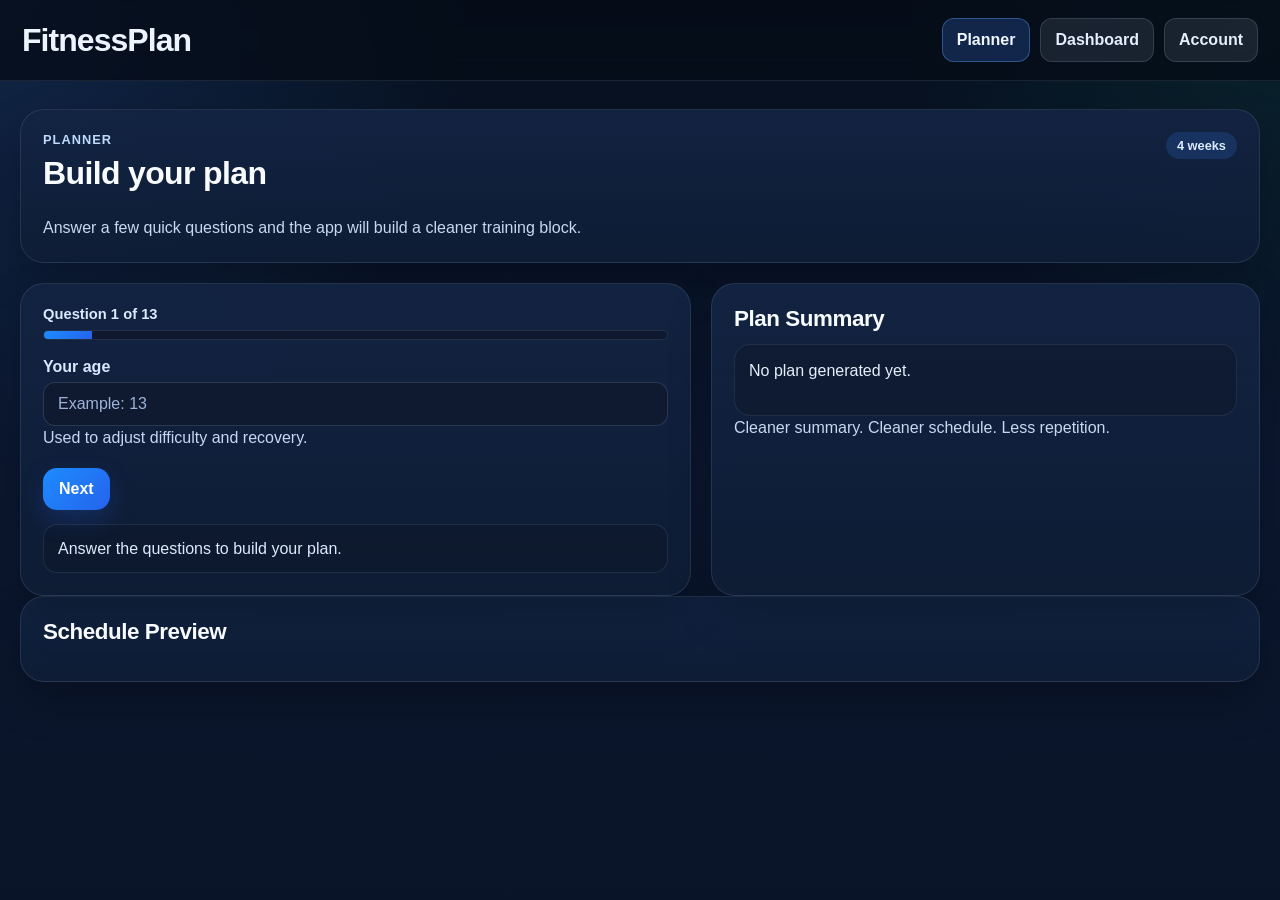
==== commit 35d3dce7: "Add files via upload" ====
--- a/index.html
+++ b/index.html
@@ -6,207 +6,186 @@
   <title>FitnessPlan Planner</title>
   <link rel="stylesheet" href="./style.css" />
 </head>
-
-<body data-page="planner">
+<body>
   <header class="topbar">
-    <div class="brand">
-      <span class="brand-mark">FP</span>
-      <span>FitnessPlan</span>
-    </div>
-
+    <div class="brand">FitnessPlan</div>
     <div class="topbar-actions">
-      <a class="nav-btn active" href="./index.html?planner=1">Planner</a>
+      <a class="nav-btn secondary active" href="./index.html?planner=1">Planner</a>
       <a class="nav-btn secondary" href="./dashboard.html">Dashboard</a>
       <a class="nav-btn secondary" href="./account-test.html">Account</a>
     </div>
   </header>
 
   <main class="container">
-    <section class="card hero-card">
-      <div>
-        <p class="eyebrow">Youth friendly training system</p>
-        <h1>Plan Builder</h1>
-        <p class="helper">
-          Generate the next 4-week block. FitnessPlan uses running, strength, readiness, records, plateau checks, intervention weeks, and safe retests.
-        </p>
+    <section class="card">
+      <div class="section-title-row">
+        <div>
+          <p class="eyebrow">Planner</p>
+          <h1>Build your plan</h1>
+        </div>
+        <span class="mini-pill">4 weeks</span>
       </div>
-
-      <div class="hero-pills">
-        <span>5K primary</span>
-        <span>Mile support</span>
-        <span>Strength included</span>
-        <span>No risky 1RM tests</span>
-      </div>
+      <p class="helper">
+        Answer a few quick questions and the app will build a cleaner training block.
+      </p>
     </section>
 
     <section class="planner-grid">
       <section class="card">
-  <div class="section-title-row">
-    <div>
-      <p class="eyebrow">Planner</p>
-      <h2>Build your plan</h2>
-    </div>
-    <span class="mini-pill">4 weeks</span>
-  </div>
-
-  <p class="helper">
-    Simpler inputs, broader options, and less clutter. Weekly workouts should feel like Workout A, B, and C, not a wall of random days.
-  </p>
-
-  <form id="plannerForm">
-    <div class="planner-form-grid">
-      <div>
-        <label for="startDate">Plan start date</label>
-        <input id="startDate" type="date" />
-      </div>
-
-      <div>
-        <label for="age">Age</label>
-        <input id="age" type="text" inputmode="numeric" placeholder="Example: 13" />
-      </div>
-
-      <div>
-        <label for="primaryGoal">Main goal</label>
-        <select id="primaryGoal">
-          <option value="5k">Running focus</option>
-          <option value="mile">Mile focus</option>
-          <option value="mixed">Running + strength</option>
-        </select>
-      </div>
-
-      <div>
-        <label for="daysPerWeek">Workouts per week</label>
-        <select id="daysPerWeek">
-          <option value="3">3 workouts</option>
-          <option value="4">4 workouts</option>
-          <option value="5">5 workouts</option>
-        </select>
-        <div class="field-help">Shown as Workout A, B, C by week instead of messy day labels.</div>
-      </div>
-
-      <div>
-        <label for="sessionLength">Session length</label>
-        <select id="sessionLength">
-          <option value="30">30 minutes</option>
-          <option value="60" selected>60 minutes</option>
-          <option value="90">90 minutes</option>
-        </select>
-      </div>
-
-      <div class="full-span">
-        <label>Training style</label>
-        <input type="hidden" id="equipment" value="calisthenics" />
-        <div class="checkbox-grid">
-          <label class="check-tile">
-            <input type="checkbox" data-equipment-choice value="calisthenics" checked />
-            <span>Calisthenics</span>
-          </label>
-
-          <label class="check-tile">
-            <input type="checkbox" data-equipment-choice value="weightlifting" />
-            <span>Weightlifting</span>
-          </label>
-
-          <label class="check-tile">
-            <input type="checkbox" data-equipment-choice value="machines" />
-            <span>Machines</span>
-          </label>
-
-          <label class="check-tile">
-            <input type="checkbox" data-equipment-choice value="isometrics" />
-            <span>Isometrics</span>
-          </label>
-        </div>
-        <div class="field-help">Pick all that apply.</div>
-      </div>
-
-      <div>
-        <label for="canDoPushup">Can you do a push-up?</label>
-        <select id="canDoPushup">
-          <option value="yes">Yes</option>
-          <option value="no">No</option>
-        </select>
-      </div>
-
-      <div id="pushupCountWrap">
-        <label for="pushUpMax">How many clean push-ups?</label>
-        <input id="pushUpMax" type="text" inputmode="numeric" placeholder="Example: 12" />
-      </div>
-
-      <div>
-        <label for="canPullUp">Can you do a pull-up?</label>
-        <select id="canPullUp">
-          <option value="no" selected>No</option>
-          <option value="yes">Yes</option>
-        </select>
-      </div>
-
-      <div id="pullupCountWrap">
-        <label for="pullUpMax">How many clean pull-ups?</label>
-        <input id="pullUpMax" type="text" inputmode="numeric" placeholder="Example: 3" />
-      </div>
-
-      <div>
-        <label for="plankMax">Best clean plank hold</label>
-        <input id="plankMax" type="text" inputmode="numeric" placeholder="Example: 60" />
-        <div class="field-help">Seconds.</div>
-      </div>
-
-      <div>
-        <label for="mileTime">Best mile time</label>
-        <input id="mileTime" type="text" placeholder="Example: 8:05" required />
-        <div class="field-help">Required so the running plan has a real baseline.</div>
-      </div>
-
-      <div>
-        <label for="runBlockMinutes">Longest continuous run in one workout</label>
-        <input id="runBlockMinutes" type="text" inputmode="numeric" placeholder="Example: 20" />
-        <div class="field-help">Minutes for the longest run block you can currently handle in one session.</div>
-      </div>
-
-      <div>
-        <label for="runBlockDistance">Longest distance run in one workout</label>
-        <input id="runBlockDistance" type="text" inputmode="decimal" placeholder="Example: 1.8" />
-        <div class="field-help">Miles covered in one workout run, not your total weekly distance.</div>
-      </div>
-    </div>
-
-    <div class="button-row">
-      <button id="generatePlanBtn" type="button">Generate plan</button>
-      <button id="savePlanBtn" type="button" class="secondary">Save plan</button>
-    </div>
-  </form>
-
-  <div id="plannerStatus" class="status-box">Fill the form, then generate the plan.</div>
-</section>
-      <section class="card">
-        <div class="section-title-row">
-          <div>
-            <p class="eyebrow">Output</p>
-            <h2>Plan Summary</h2>
+        <div class="stepper-top">
+          <div class="stepper-counter" id="plannerStepCounter">Question 1 of 13</div>
+          <div class="stepper-progress">
+            <div class="stepper-progress-fill" id="plannerStepProgress"></div>
           </div>
         </div>
 
+        <form id="plannerForm">
+          <div class="planner-step active" id="step-age">
+            <label for="age">Your age</label>
+            <input id="age" type="text" inputmode="numeric" placeholder="Example: 13" />
+            <div class="field-help">Used to adjust difficulty and recovery.</div>
+          </div>
+
+          <div class="planner-step" id="step-goal">
+            <label for="primaryGoal">Main goal</label>
+            <select id="primaryGoal">
+              <option value="5k">5K focus</option>
+              <option value="mile">Mile focus</option>
+              <option value="mixed">Running + strength</option>
+            </select>
+          </div>
+
+          <div class="planner-step" id="step-days">
+            <label for="daysPerWeek">Workouts per week</label>
+            <select id="daysPerWeek">
+              <option value="3">3 workouts</option>
+              <option value="4">4 workouts</option>
+              <option value="5">5 workouts</option>
+            </select>
+            <div class="field-help">Shown by week as Workout A, B, C, and so on.</div>
+          </div>
+
+          <div class="planner-step" id="step-length">
+            <label for="sessionLength">Workout length</label>
+            <select id="sessionLength">
+              <option value="30">30 minutes</option>
+              <option value="60" selected>60 minutes</option>
+              <option value="90">90 minutes</option>
+            </select>
+          </div>
+
+          <div class="planner-step" id="step-style">
+            <label>Training style</label>
+            <div class="checkbox-grid">
+              <label class="check-tile">
+                <input type="checkbox" data-style-choice value="calisthenics" checked />
+                <span>Calisthenics</span>
+              </label>
+              <label class="check-tile">
+                <input type="checkbox" data-style-choice value="weightlifting" />
+                <span>Weightlifting</span>
+              </label>
+              <label class="check-tile">
+                <input type="checkbox" data-style-choice value="machines" />
+                <span>Machines</span>
+              </label>
+              <label class="check-tile">
+                <input type="checkbox" data-style-choice value="isometrics" />
+                <span>Isometrics</span>
+              </label>
+            </div>
+            <div class="field-help">Pick all that apply.</div>
+          </div>
+
+          <div class="planner-step" id="step-push-ability">
+            <label for="canDoPushup">Can you do a push-up?</label>
+            <select id="canDoPushup">
+              <option value="yes">Yes</option>
+              <option value="no">No</option>
+            </select>
+          </div>
+
+          <div class="planner-step" id="step-push-count">
+            <label for="pushUpMax">How many clean push-ups?</label>
+            <input id="pushUpMax" type="text" inputmode="numeric" placeholder="Example: 12" />
+          </div>
+
+          <div class="planner-step" id="step-pull-ability">
+            <label for="canPullUp">Can you do a pull-up?</label>
+            <select id="canPullUp">
+              <option value="no" selected>No</option>
+              <option value="yes">Yes</option>
+            </select>
+          </div>
+
+          <div class="planner-step" id="step-pull-count">
+            <label for="pullUpMax">How many clean pull-ups?</label>
+            <input id="pullUpMax" type="text" inputmode="numeric" placeholder="Example: 3" />
+          </div>
+
+          <div class="planner-step" id="step-plank">
+            <label for="plankMax">Best clean plank hold</label>
+            <input id="plankMax" type="text" inputmode="numeric" placeholder="Example: 60" />
+            <div class="field-help">Enter seconds.</div>
+          </div>
+
+          <div class="planner-step" id="step-mile">
+            <label for="mileTime">Best mile time</label>
+            <input id="mileTime" type="text" placeholder="Example: 8:05" />
+            <div class="field-help">Required so the plan has a real running baseline.</div>
+          </div>
+
+          <div class="planner-step" id="step-run-time">
+            <label for="runDurationValue">Longest continuous run in one workout</label>
+            <div class="split-input">
+              <input id="runDurationValue" type="text" inputmode="decimal" placeholder="Example: 20" />
+              <select id="runDurationUnit">
+                <option value="minutes">Minutes</option>
+                <option value="hours">Hours</option>
+              </select>
+            </div>
+            <div class="field-help">This is one run inside one workout, not your total weekly time.</div>
+          </div>
+
+          <div class="planner-step" id="step-run-distance">
+            <label for="runDistanceValue">Longest run distance in one workout</label>
+            <div class="split-input">
+              <input id="runDistanceValue" type="text" inputmode="decimal" placeholder="Example: 2" />
+              <select id="runDistanceUnit">
+                <option value="miles">Miles</option>
+                <option value="km">Kilometers</option>
+              </select>
+            </div>
+            <div class="field-help">Distance covered in one workout run.</div>
+          </div>
+
+          <div class="planner-step" id="step-start-date">
+            <label for="startDate">Plan start date</label>
+            <input id="startDate" type="date" />
+          </div>
+
+          <div class="button-row">
+            <button id="plannerBackBtn" type="button" class="secondary">Back</button>
+            <button id="plannerNextBtn" type="button">Next</button>
+            <button id="generatePlanBtn" type="button" class="hidden">Generate plan</button>
+            <button id="savePlanBtn" type="button" class="secondary hidden">Save plan</button>
+          </div>
+        </form>
+
+        <div id="plannerStatus" class="status-box">Answer the questions to build your plan.</div>
+      </section>
+
+      <section class="card">
+        <h2>Plan Summary</h2>
         <div id="planSummaryPreview" class="preview-summary">No plan generated yet.</div>
-
-        <div class="planner-note">
-          The app checks previous tracker data to decide whether the next block should start with an intervention week or follow normal progression with a deload later.
-        </div>
-
-        <div id="plannerSignalBox" class="signal-box">
-          Previous data signals will appear here after logs exist.
+        <div class="field-help">
+          Cleaner summary. Cleaner schedule. Less repetition.
         </div>
       </section>
     </section>
 
     <section class="card">
-      <div class="section-title-row">
-        <div>
-          <p class="eyebrow">Preview</p>
-          <h2>Schedule Preview</h2>
-        </div>
-      </div>
-
+      <h2>Schedule Preview</h2>
       <div id="schedulePreview" class="preview-list"></div>
     </section>
   </main>
--- a/style.css
+++ b/style.css
@@ -146,11 +146,6 @@
   margin: 28px auto 56px;
 }
 
-.dashboard-shell {
-  display: grid;
-  gap: 20px;
-}
-
 .card {
   background: linear-gradient(180deg, rgba(19, 36, 67, 0.94), rgba(15, 29, 53, 0.92));
   border: 1px solid rgba(148, 163, 184, 0.16);
@@ -174,27 +169,17 @@
 }
 
 h2 {
-  font-size: 1.45rem;
+  font-size: 1.4rem;
   font-weight: 850;
 }
 
 h3 {
-  font-size: 1.1rem;
-  font-weight: 800;
-}
-
-h4 {
-  font-size: 1rem;
+  font-size: 1.08rem;
   font-weight: 800;
 }
 
 p {
   margin: 0;
-}
-
-.helper {
-  color: #c9d7f0;
-  line-height: 1.5;
 }
 
 .eyebrow {
@@ -206,140 +191,62 @@
   margin-bottom: 8px;
 }
 
-.section-head {
-  display: flex;
+.helper,
+.field-help,
+.small-note {
+  color: #c9d7f0;
+  line-height: 1.5;
+}
+
+.section-title-row {
+  display: flex;
+  justify-content: space-between;
   align-items: flex-start;
-  justify-content: space-between;
   gap: 12px;
-  margin-bottom: 16px;
-}
-
-.hero-grid {
-  display: grid;
-  grid-template-columns: 320px 1fr;
-  gap: 20px;
-}
-
-.streak-hero {
-  display: flex;
-  flex-direction: column;
+  margin-bottom: 12px;
+}
+
+.mini-pill {
+  display: inline-flex;
+  align-items: center;
   justify-content: center;
-  min-height: 240px;
-  background:
-    radial-gradient(circle at top right, rgba(59, 130, 246, 0.20), transparent 36%),
-    linear-gradient(180deg, rgba(23, 56, 112, 0.98), rgba(14, 31, 60, 0.94));
-  border: 1px solid rgba(96, 165, 250, 0.25);
-}
-
-.streak-main {
-  font-size: 4.4rem;
-  font-weight: 900;
-  line-height: 1;
-  color: #ffffff;
-  margin: 4px 0 10px;
-}
-
-.streak-label {
-  font-size: 1rem;
-  font-weight: 800;
+  padding: 6px 11px;
+  border-radius: 999px;
+  background: rgba(59, 130, 246, 0.18);
   color: #dbeafe;
-}
-
-.streak-sub {
-  margin-top: 10px;
-  color: #c9d7f0;
+  font-size: 0.8rem;
+  font-weight: 800;
+  white-space: nowrap;
+}
+
+.status-box {
+  margin-top: 14px;
+  min-height: 22px;
   line-height: 1.45;
-}
-
-.dashboard-grid.two-up {
-  display: grid;
-  grid-template-columns: 1fr 1fr;
-  gap: 20px;
-}
-
-.profile-grid,
-.plan-summary-grid {
-  display: grid;
-  grid-template-columns: repeat(2, minmax(0, 1fr));
-  gap: 14px;
-}
-
-.info-card {
-  border-radius: 18px;
+  color: #dbeafe;
+  white-space: pre-wrap;
+  padding: 12px 14px;
+  border-radius: 14px;
   background: rgba(15, 23, 42, 0.52);
   border: 1px solid rgba(148, 163, 184, 0.14);
-  padding: 16px;
-}
-
-.info-label {
-  font-size: 0.82rem;
-  text-transform: uppercase;
-  letter-spacing: 0.05em;
-  color: #dbeafe;
-  font-weight: 800;
-  margin-bottom: 6px;
-}
-
-.info-value {
-  font-size: 1.18rem;
-  line-height: 1.35;
-  font-weight: 800;
-  color: #fff;
-  word-break: break-word;
-}
-
-.info-sub {
-  margin-top: 8px;
-  color: #c9d7f0;
-  line-height: 1.45;
-  font-size: 0.95rem;
-}
-
-.records-grid {
-  display: grid;
-  grid-template-columns: repeat(3, minmax(0, 1fr));
-  gap: 14px;
-}
-
-.record-card {
-  border-radius: 18px;
-  background: rgba(15, 23, 42, 0.52);
-  border: 1px solid rgba(148, 163, 184, 0.14);
-  padding: 16px;
-  min-height: 150px;
-}
-
-.record-title {
-  font-size: 0.82rem;
-  text-transform: uppercase;
-  letter-spacing: 0.05em;
-  color: #bfdbfe;
-  font-weight: 800;
-  margin-bottom: 10px;
-}
-
-.record-value {
-  font-size: 1.9rem;
-  font-weight: 900;
-  color: #fff;
-  line-height: 1.1;
-  margin-bottom: 10px;
-}
-
-.record-note {
-  font-size: 0.94rem;
-  color: #d6e4f8;
-  line-height: 1.45;
-}
-
-.record-card.mandatory {
-  border-color: rgba(245, 158, 11, 0.28);
-  background: rgba(92, 55, 10, 0.18);
-}
-
-.empty-box {
-  min-height: 80px;
-  padding: 16px;
+}
+
+.status-box.ok {
+  color: #9ae6b4;
+}
+
+.status-box.bad {
+  color: #fecaca;
+}
+
+.hidden {
+  display: none !important;
+}
+
+.empty-box,
+.preview-summary {
+  min-height: 72px;
+  padding: 14px;
   border-radius: 16px;
   background: rgba(15, 23, 42, 0.52);
   border: 1px solid rgba(148, 163, 184, 0.14);
@@ -347,249 +254,45 @@
   line-height: 1.55;
 }
 
-.week-grid {
-  display: grid;
-  grid-template-columns: repeat(2, minmax(0, 1fr));
-  gap: 18px;
-}
-
-.day-card {
-  border-radius: 20px;
-  padding: 18px;
-  background: rgba(14, 26, 49, 0.72);
-  border: 1px solid rgba(148, 163, 184, 0.15);
-  min-width: 0;
-  display: grid;
-  gap: 14px;
-}
-
-.day-card.rest {
-  background: rgba(17, 24, 39, 0.68);
-}
-
-.day-top {
-  display: flex;
-  justify-content: space-between;
-  align-items: flex-start;
-  gap: 14px;
-}
-
-.day-label {
-  font-size: 1.12rem;
-  line-height: 1.15;
-  font-weight: 900;
-  color: #fff;
-}
-
-.day-title {
-  font-size: 0.98rem;
-  font-weight: 700;
-  color: #dce8fa;
-  margin-top: 4px;
-}
-
-.day-meta {
-  color: #a9bddc;
+.planner-grid {
+  display: grid;
+  grid-template-columns: 1.1fr 0.9fr;
+  gap: 20px;
+  margin-top: 20px;
+}
+
+.stepper-top {
+  margin-bottom: 18px;
+}
+
+.stepper-counter {
   font-size: 0.92rem;
-  margin-top: 6px;
-}
-
-.badge {
-  flex-shrink: 0;
-  padding: 7px 11px;
+  font-weight: 800;
+  color: #dbeafe;
+  margin-bottom: 8px;
+}
+
+.stepper-progress {
+  height: 10px;
   border-radius: 999px;
-  background: rgba(59, 130, 246, 0.18);
-  color: #dbeafe;
-  font-size: 0.8rem;
-  font-weight: 800;
-  white-space: nowrap;
-}
-
-.badge.rest {
-  background: rgba(148, 163, 184, 0.18);
-  color: #dbeafe;
-}
-
-.badge.good {
-  background: rgba(34, 197, 94, 0.18);
-  color: #bbf7d0;
-}
-
-.badge.warn {
-  background: rgba(245, 158, 11, 0.18);
-  color: #fde68a;
-}
-
-.readiness-box,
-.duration-box,
-.exercise-box,
-.session-block,
-.save-wrap {
-  border-radius: 16px;
-  background: rgba(10, 19, 36, 0.40);
-  border: 1px solid rgba(148, 163, 184, 0.12);
-  padding: 14px;
-}
-
-.block-title {
-  font-size: 0.92rem;
-  text-transform: uppercase;
-  letter-spacing: 0.04em;
-  color: #bfd7ff;
-  font-weight: 800;
-  margin-bottom: 10px;
-}
-
-.readiness-grid,
-.compact-grid,
-.load-grid,
-.set-grid,
-.form-grid {
-  display: grid;
-  gap: 12px;
-}
-
-.readiness-grid {
-  grid-template-columns: repeat(3, minmax(0, 1fr));
-}
-
-.compact-grid.two {
-  grid-template-columns: repeat(2, minmax(0, 1fr));
-}
-
-.compact-grid.three {
-  grid-template-columns: repeat(3, minmax(0, 1fr));
-}
-
-.load-grid {
-  grid-template-columns: 170px 1fr;
-}
-
-.set-grid {
-  grid-template-columns: 76px 1fr 120px;
-  align-items: center;
-}
-
-.set-grid.header {
-  font-weight: 800;
-  color: #dbeafe;
-}
-
-.set-goal {
-  font-weight: 700;
-  color: #fff;
-}
-
-.readiness-note,
-.small-note,
-.lock-note,
-.exercise-help {
-  color: #cbd5e1;
-  line-height: 1.45;
-  font-size: 0.93rem;
-}
-
-.exercise-head {
-  display: flex;
-  justify-content: space-between;
-  gap: 12px;
-  align-items: flex-start;
-  margin-bottom: 10px;
-}
-
-.exercise-name {
-  font-size: 1.04rem;
-  font-weight: 800;
-  color: #fff;
-  line-height: 1.3;
-}
-
-.exercise-sub {
-  margin-top: 5px;
-  font-size: 0.92rem;
-  color: #cbd5e1;
-}
-
-.exercise-chip-row {
-  display: flex;
-  flex-wrap: wrap;
-  gap: 8px;
-  margin-top: 8px;
-}
-
-.chip {
-  padding: 6px 10px;
-  border-radius: 999px;
-  background: rgba(59, 130, 246, 0.18);
-  color: #dbeafe;
-  font-size: 0.8rem;
-  font-weight: 800;
-  white-space: nowrap;
-}
-
-.chip.ready {
-  background: rgba(34, 197, 94, 0.18);
-  color: #bbf7d0;
-}
-
-.chip.neutral {
-  background: rgba(148, 163, 184, 0.18);
-  color: #e2e8f0;
-}
-
-.input-row {
-  margin-top: 10px;
-}
-
-.save-wrap {
-  display: flex;
-  justify-content: flex-end;
-}
-
-.weeks-ahead-wrap {
-  display: grid;
-  gap: 18px;
-}
-
-.week-section {
-  display: grid;
-  gap: 12px;
-}
-
-.week-title {
-  font-size: 1.08rem;
-  font-weight: 900;
-  color: #fff;
-}
-
-.week-mini-grid {
-  display: grid;
-  grid-template-columns: repeat(3, minmax(0, 1fr));
-  gap: 12px;
-}
-
-.week-mini-card {
-  border-radius: 16px;
-  background: rgba(15, 23, 42, 0.50);
-  border: 1px solid rgba(148, 163, 184, 0.14);
-  padding: 14px;
-}
-
-.week-mini-card.rest {
-  background: rgba(17, 24, 39, 0.54);
-}
-
-.week-mini-label {
-  font-size: 0.92rem;
-  font-weight: 900;
-  color: #fff;
-  margin-bottom: 6px;
-}
-
-.week-mini-sub {
-  color: #d6e4f8;
-  font-size: 0.93rem;
-  line-height: 1.45;
+  background: rgba(15, 23, 42, 0.72);
+  overflow: hidden;
+  border: 1px solid rgba(148, 163, 184, 0.16);
+}
+
+.stepper-progress-fill {
+  height: 100%;
+  width: 0%;
+  background: linear-gradient(135deg, #1d8cff, #2563eb);
+  transition: width 0.2s ease;
+}
+
+.planner-step {
+  display: none;
+}
+
+.planner-step.active {
+  display: block;
 }
 
 .checkbox-grid {
@@ -618,34 +321,423 @@
   margin: 0;
 }
 
-.hidden {
-  display: none !important;
+.split-input {
+  display: grid;
+  grid-template-columns: 1fr 160px;
+  gap: 10px;
+}
+
+.button-row {
+  display: flex;
+  flex-wrap: wrap;
+  gap: 10px;
+  margin-top: 18px;
+}
+
+.preview-list {
+  display: grid;
+  gap: 12px;
+  margin-top: 14px;
+}
+
+.preview-week {
+  padding: 14px;
+  border-radius: 16px;
+  background: rgba(15, 23, 42, 0.62);
+  border: 1px solid rgba(148, 163, 184, 0.15);
+}
+
+.preview-week-title {
+  font-weight: 900;
+  font-size: 1.08rem;
+  margin-bottom: 10px;
+  color: #f8fbff;
+}
+
+.preview-day {
+  padding: 12px;
+  border-radius: 14px;
+  background: rgba(2, 6, 23, 0.35);
+  border: 1px solid rgba(148, 163, 184, 0.12);
+  margin-top: 10px;
+}
+
+.preview-day-top {
+  display: flex;
+  justify-content: space-between;
+  gap: 10px;
+  align-items: flex-start;
+  margin-bottom: 8px;
+}
+
+.preview-day-name {
+  font-weight: 800;
+  color: #f8fbff;
+}
+
+.preview-day-date {
+  color: #cbd5e1;
+  font-size: 0.92rem;
+  margin-top: 2px;
+}
+
+.preview-badge {
+  padding: 5px 10px;
+  border-radius: 999px;
+  background: rgba(59, 130, 246, 0.18);
+  color: #dbeafe;
+  font-size: 0.8rem;
+  font-weight: 800;
+  white-space: nowrap;
+}
+
+.preview-badge.warn {
+  background: rgba(245, 158, 11, 0.18);
+  color: #fde68a;
+}
+
+.preview-exercise-list {
+  margin: 0;
+  padding-left: 18px;
+  color: #e5eefc;
+  line-height: 1.5;
+}
+
+.dashboard-shell {
+  display: grid;
+  gap: 20px;
+}
+
+.hero-grid {
+  display: grid;
+  grid-template-columns: 320px 1fr;
+  gap: 20px;
+}
+
+.streak-hero {
+  display: flex;
+  flex-direction: column;
+  justify-content: center;
+  min-height: 240px;
+  background:
+    radial-gradient(circle at top right, rgba(59, 130, 246, 0.20), transparent 36%),
+    linear-gradient(180deg, rgba(23, 56, 112, 0.98), rgba(14, 31, 60, 0.94));
+  border: 1px solid rgba(96, 165, 250, 0.25);
+}
+
+.streak-main {
+  font-size: 4.4rem;
+  font-weight: 900;
+  line-height: 1;
+  color: #ffffff;
+  margin: 4px 0 10px;
+}
+
+.streak-label {
+  font-size: 1rem;
+  font-weight: 800;
+  color: #dbeafe;
+}
+
+.streak-sub {
+  margin-top: 10px;
+  color: #c9d7f0;
+  line-height: 1.45;
+}
+
+.dashboard-grid.two-up {
+  display: grid;
+  grid-template-columns: 1fr 1fr;
+  gap: 20px;
+}
+
+.profile-grid,
+.plan-summary-grid {
+  display: grid;
+  grid-template-columns: repeat(2, minmax(0, 1fr));
+  gap: 14px;
+}
+
+.info-card {
+  border-radius: 18px;
+  background: rgba(15, 23, 42, 0.52);
+  border: 1px solid rgba(148, 163, 184, 0.14);
+  padding: 16px;
+}
+
+.info-label {
+  font-size: 0.82rem;
+  text-transform: uppercase;
+  letter-spacing: 0.05em;
+  color: #dbeafe;
+  font-weight: 800;
+  margin-bottom: 6px;
+}
+
+.info-value {
+  font-size: 1.08rem;
+  line-height: 1.35;
+  font-weight: 800;
+  color: #fff;
+  word-break: break-word;
+}
+
+.info-sub {
+  margin-top: 8px;
+  color: #c9d7f0;
+  line-height: 1.45;
+  font-size: 0.95rem;
+}
+
+.records-grid {
+  display: grid;
+  grid-template-columns: repeat(2, minmax(0, 1fr));
+  gap: 14px;
+}
+
+.record-card {
+  border-radius: 18px;
+  background: rgba(15, 23, 42, 0.52);
+  border: 1px solid rgba(148, 163, 184, 0.14);
+  padding: 16px;
+  min-height: 148px;
+}
+
+.record-title {
+  font-size: 0.82rem;
+  text-transform: uppercase;
+  letter-spacing: 0.05em;
+  color: #bfdbfe;
+  font-weight: 800;
+  margin-bottom: 10px;
+}
+
+.record-value {
+  font-size: 1.9rem;
+  font-weight: 900;
+  color: #fff;
+  line-height: 1.1;
+  margin-bottom: 10px;
+}
+
+.record-note {
+  font-size: 0.94rem;
+  color: #d6e4f8;
+  line-height: 1.45;
+}
+
+.today-card,
+.readiness-box,
+.exercise-box,
+.session-block,
+.duration-box {
+  border-radius: 16px;
+  background: rgba(10, 19, 36, 0.40);
+  border: 1px solid rgba(148, 163, 184, 0.12);
+  padding: 14px;
+}
+
+.block-title {
+  font-size: 0.92rem;
+  text-transform: uppercase;
+  letter-spacing: 0.04em;
+  color: #bfd7ff;
+  font-weight: 800;
+  margin-bottom: 10px;
+}
+
+.day-top,
+.exercise-head {
+  display: flex;
+  justify-content: space-between;
+  align-items: flex-start;
+  gap: 14px;
+}
+
+.day-label,
+.exercise-name {
+  font-size: 1.08rem;
+  line-height: 1.15;
+  font-weight: 900;
+  color: #fff;
+}
+
+.day-title,
+.exercise-sub,
+.day-meta {
+  color: #dce8fa;
+  line-height: 1.45;
+}
+
+.day-meta {
+  font-size: 0.92rem;
+  margin-top: 6px;
+}
+
+.badge,
+.chip {
+  display: inline-flex;
+  align-items: center;
+  justify-content: center;
+  padding: 7px 11px;
+  border-radius: 999px;
+  font-size: 0.8rem;
+  font-weight: 800;
+  white-space: nowrap;
+}
+
+.badge,
+.chip {
+  background: rgba(59, 130, 246, 0.18);
+  color: #dbeafe;
+}
+
+.chip.neutral {
+  background: rgba(148, 163, 184, 0.18);
+  color: #e2e8f0;
+}
+
+.chip.ready {
+  background: rgba(34, 197, 94, 0.18);
+  color: #bbf7d0;
+}
+
+.badge.warn {
+  background: rgba(245, 158, 11, 0.18);
+  color: #fde68a;
+}
+
+.readiness-grid,
+.load-grid,
+.set-grid {
+  display: grid;
+  gap: 12px;
+}
+
+.readiness-grid {
+  grid-template-columns: repeat(3, minmax(0, 1fr));
+}
+
+.load-grid {
+  grid-template-columns: 170px 1fr;
+}
+
+.set-grid {
+  grid-template-columns: 76px 1fr 120px;
+  align-items: center;
+}
+
+.set-grid.header {
+  font-weight: 800;
+  color: #dbeafe;
+}
+
+.set-goal {
+  font-weight: 700;
+  color: #fff;
+}
+
+.exercise-chip-row {
+  display: flex;
+  flex-wrap: wrap;
+  gap: 8px;
+  margin-top: 8px;
+}
+
+.small-input {
+  margin: 0;
+  padding: 10px 12px;
+  width: 100%;
+  border-radius: 12px;
+  border: 1px solid rgba(148, 163, 184, 0.25);
+  background: rgba(15, 23, 42, 0.72);
+  color: #fff;
+}
+
+.small-textarea {
+  width: 100%;
+  min-height: 72px;
+  padding: 10px 12px;
+  border-radius: 12px;
+  border: 1px solid rgba(148, 163, 184, 0.25);
+  background: rgba(15, 23, 42, 0.72);
+  color: #fff;
+}
+
+.week-grid {
+  display: grid;
+  grid-template-columns: repeat(3, minmax(0, 1fr));
+  gap: 16px;
+}
+
+.week-card,
+.week-mini-card {
+  border-radius: 18px;
+  padding: 16px;
+  background: rgba(14, 26, 49, 0.72);
+  border: 1px solid rgba(148, 163, 184, 0.15);
+}
+
+.week-card-title,
+.week-mini-label {
+  font-size: 1rem;
+  font-weight: 900;
+  color: #fff;
+  margin-bottom: 6px;
+}
+
+.week-card-sub,
+.week-mini-sub {
+  color: #d6e4f8;
+  font-size: 0.93rem;
+  line-height: 1.45;
+}
+
+.weeks-ahead-wrap {
+  display: grid;
+  gap: 18px;
+}
+
+.week-section {
+  display: grid;
+  gap: 12px;
+}
+
+.week-title {
+  font-size: 1.08rem;
+  font-weight: 900;
+  color: #fff;
+}
+
+.week-mini-grid {
+  display: grid;
+  grid-template-columns: repeat(3, minmax(0, 1fr));
+  gap: 12px;
 }
 
 @media (max-width: 1080px) {
   .hero-grid,
-  .dashboard-grid.two-up {
+  .dashboard-grid.two-up,
+  .planner-grid {
     grid-template-columns: 1fr;
   }
 
   .records-grid {
-    grid-template-columns: 1fr;
-  }
-
+    grid-template-columns: 1fr 1fr;
+  }
+}
+
+@media (max-width: 900px) {
   .profile-grid,
-  .plan-summary-grid {
-    grid-template-columns: 1fr 1fr;
-  }
-}
-
-@media (max-width: 900px) {
+  .plan-summary-grid,
+  .records-grid,
   .week-grid,
   .week-mini-grid,
   .readiness-grid,
-  .compact-grid.two,
-  .compact-grid.three,
   .load-grid,
-  .set-grid {
+  .set-grid,
+  .checkbox-grid,
+  .split-input {
     grid-template-columns: 1fr;
   }
 }
@@ -663,16 +755,17 @@
     font-size: 1.5rem;
   }
 
+  .section-title-row,
   .day-top,
-  .section-head {
+  .exercise-head {
     flex-direction: column;
     align-items: flex-start;
   }
 
-  .profile-grid,
-  .plan-summary-grid,
-  .checkbox-grid {
-    grid-template-columns: 1fr;
+  .button-row,
+  .topbar-actions {
+    flex-direction: column;
+    align-items: stretch;
   }
 
   .streak-main {
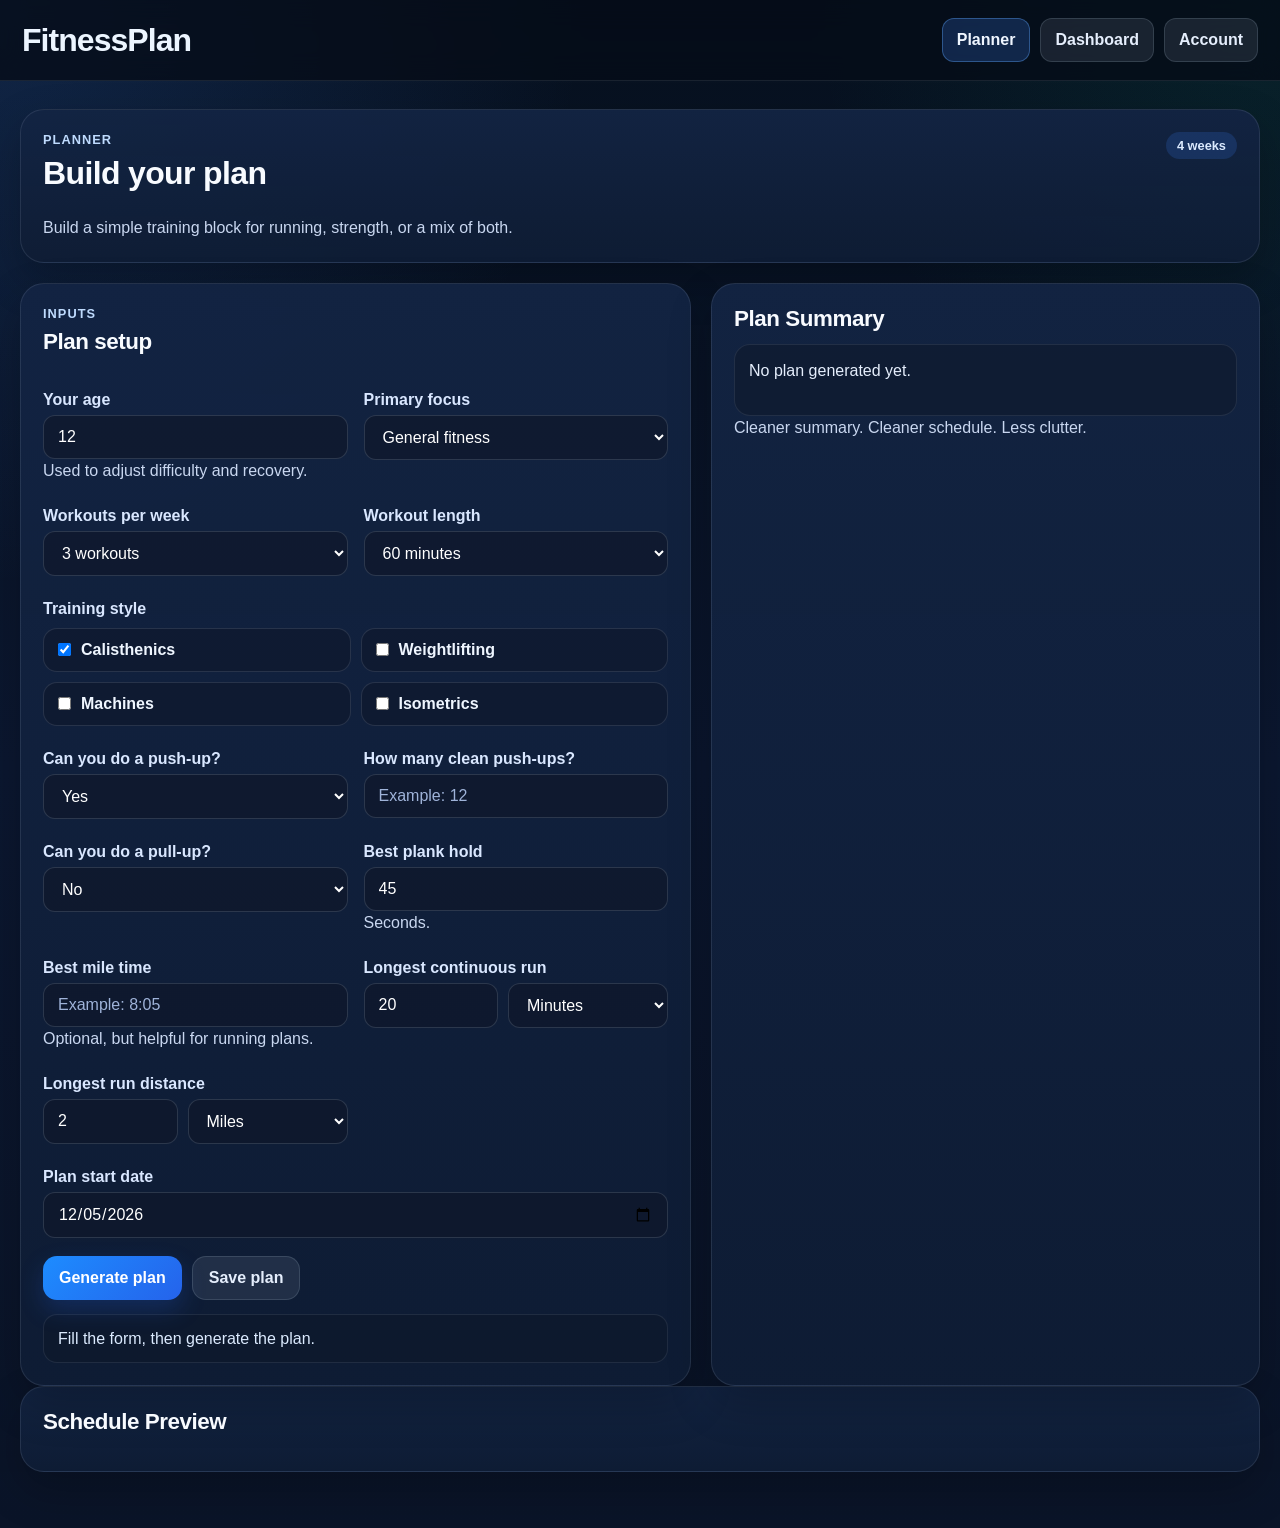
==== commit 9362bca9: "Add files via upload" ====
--- a/index.html
+++ b/index.html
@@ -17,7 +17,7 @@
   </header>
 
   <main class="container">
-    <section class="card">
+    <section class="card hero-card">
       <div class="section-title-row">
         <div>
           <p class="eyebrow">Planner</p>
@@ -26,160 +26,157 @@
         <span class="mini-pill">4 weeks</span>
       </div>
       <p class="helper">
-        Answer a few quick questions and the app will build a cleaner training block.
+        Build a simple training block for running, strength, or a mix of both.
       </p>
     </section>
 
     <section class="planner-grid">
       <section class="card">
-        <div class="stepper-top">
-          <div class="stepper-counter" id="plannerStepCounter">Question 1 of 13</div>
-          <div class="stepper-progress">
-            <div class="stepper-progress-fill" id="plannerStepProgress"></div>
+        <div class="section-title-row">
+          <div>
+            <p class="eyebrow">Inputs</p>
+            <h2>Plan setup</h2>
           </div>
         </div>
 
         <form id="plannerForm">
-          <div class="planner-step active" id="step-age">
-            <label for="age">Your age</label>
-            <input id="age" type="text" inputmode="numeric" placeholder="Example: 13" />
-            <div class="field-help">Used to adjust difficulty and recovery.</div>
-          </div>
+          <div class="planner-form-grid">
+            <div>
+              <label for="age">Your age</label>
+              <input id="age" type="text" inputmode="numeric" placeholder="Example: 12" />
+              <div class="field-help">Used to adjust difficulty and recovery.</div>
+            </div>
 
-          <div class="planner-step" id="step-goal">
-            <label for="primaryGoal">Main goal</label>
-            <select id="primaryGoal">
-              <option value="5k">5K focus</option>
-              <option value="mile">Mile focus</option>
-              <option value="mixed">Running + strength</option>
-            </select>
-          </div>
-
-          <div class="planner-step" id="step-days">
-            <label for="daysPerWeek">Workouts per week</label>
-            <select id="daysPerWeek">
-              <option value="3">3 workouts</option>
-              <option value="4">4 workouts</option>
-              <option value="5">5 workouts</option>
-            </select>
-            <div class="field-help">Shown by week as Workout A, B, C, and so on.</div>
-          </div>
-
-          <div class="planner-step" id="step-length">
-            <label for="sessionLength">Workout length</label>
-            <select id="sessionLength">
-              <option value="30">30 minutes</option>
-              <option value="60" selected>60 minutes</option>
-              <option value="90">90 minutes</option>
-            </select>
-          </div>
-
-          <div class="planner-step" id="step-style">
-            <label>Training style</label>
-            <div class="checkbox-grid">
-              <label class="check-tile">
-                <input type="checkbox" data-style-choice value="calisthenics" checked />
-                <span>Calisthenics</span>
-              </label>
-              <label class="check-tile">
-                <input type="checkbox" data-style-choice value="weightlifting" />
-                <span>Weightlifting</span>
-              </label>
-              <label class="check-tile">
-                <input type="checkbox" data-style-choice value="machines" />
-                <span>Machines</span>
-              </label>
-              <label class="check-tile">
-                <input type="checkbox" data-style-choice value="isometrics" />
-                <span>Isometrics</span>
-              </label>
-            </div>
-            <div class="field-help">Pick all that apply.</div>
-          </div>
-
-          <div class="planner-step" id="step-push-ability">
-            <label for="canDoPushup">Can you do a push-up?</label>
-            <select id="canDoPushup">
-              <option value="yes">Yes</option>
-              <option value="no">No</option>
-            </select>
-          </div>
-
-          <div class="planner-step" id="step-push-count">
-            <label for="pushUpMax">How many clean push-ups?</label>
-            <input id="pushUpMax" type="text" inputmode="numeric" placeholder="Example: 12" />
-          </div>
-
-          <div class="planner-step" id="step-pull-ability">
-            <label for="canPullUp">Can you do a pull-up?</label>
-            <select id="canPullUp">
-              <option value="no" selected>No</option>
-              <option value="yes">Yes</option>
-            </select>
-          </div>
-
-          <div class="planner-step" id="step-pull-count">
-            <label for="pullUpMax">How many clean pull-ups?</label>
-            <input id="pullUpMax" type="text" inputmode="numeric" placeholder="Example: 3" />
-          </div>
-
-          <div class="planner-step" id="step-plank">
-            <label for="plankMax">Best clean plank hold</label>
-            <input id="plankMax" type="text" inputmode="numeric" placeholder="Example: 60" />
-            <div class="field-help">Enter seconds.</div>
-          </div>
-
-          <div class="planner-step" id="step-mile">
-            <label for="mileTime">Best mile time</label>
-            <input id="mileTime" type="text" placeholder="Example: 8:05" />
-            <div class="field-help">Required so the plan has a real running baseline.</div>
-          </div>
-
-          <div class="planner-step" id="step-run-time">
-            <label for="runDurationValue">Longest continuous run in one workout</label>
-            <div class="split-input">
-              <input id="runDurationValue" type="text" inputmode="decimal" placeholder="Example: 20" />
-              <select id="runDurationUnit">
-                <option value="minutes">Minutes</option>
-                <option value="hours">Hours</option>
+            <div>
+              <label for="primaryGoal">Primary focus</label>
+              <select id="primaryGoal">
+                <option value="general">General fitness</option>
+                <option value="running">Running</option>
+                <option value="strength">Strength</option>
+                <option value="mixed">Running + strength</option>
               </select>
             </div>
-            <div class="field-help">This is one run inside one workout, not your total weekly time.</div>
-          </div>
 
-          <div class="planner-step" id="step-run-distance">
-            <label for="runDistanceValue">Longest run distance in one workout</label>
-            <div class="split-input">
-              <input id="runDistanceValue" type="text" inputmode="decimal" placeholder="Example: 2" />
-              <select id="runDistanceUnit">
-                <option value="miles">Miles</option>
-                <option value="km">Kilometers</option>
+            <div>
+              <label for="daysPerWeek">Workouts per week</label>
+              <select id="daysPerWeek">
+                <option value="3">3 workouts</option>
+                <option value="4">4 workouts</option>
+                <option value="5">5 workouts</option>
               </select>
             </div>
-            <div class="field-help">Distance covered in one workout run.</div>
-          </div>
 
-          <div class="planner-step" id="step-start-date">
-            <label for="startDate">Plan start date</label>
-            <input id="startDate" type="date" />
+            <div>
+              <label for="sessionLength">Workout length</label>
+              <select id="sessionLength">
+                <option value="30">30 minutes</option>
+                <option value="60" selected>60 minutes</option>
+                <option value="90">90 minutes</option>
+              </select>
+            </div>
+
+            <div class="full-span">
+              <label>Training style</label>
+              <div class="checkbox-grid">
+                <label class="check-tile">
+                  <input type="checkbox" data-style-choice value="calisthenics" checked />
+                  <span>Calisthenics</span>
+                </label>
+                <label class="check-tile">
+                  <input type="checkbox" data-style-choice value="weightlifting" />
+                  <span>Weightlifting</span>
+                </label>
+                <label class="check-tile">
+                  <input type="checkbox" data-style-choice value="machines" />
+                  <span>Machines</span>
+                </label>
+                <label class="check-tile">
+                  <input type="checkbox" data-style-choice value="isometrics" />
+                  <span>Isometrics</span>
+                </label>
+              </div>
+            </div>
+
+            <div>
+              <label for="canDoPushup">Can you do a push-up?</label>
+              <select id="canDoPushup">
+                <option value="yes">Yes</option>
+                <option value="no">No</option>
+              </select>
+            </div>
+
+            <div id="pushCountWrap">
+              <label for="pushUpMax">How many clean push-ups?</label>
+              <input id="pushUpMax" type="text" inputmode="numeric" placeholder="Example: 12" />
+            </div>
+
+            <div>
+              <label for="canPullUp">Can you do a pull-up?</label>
+              <select id="canPullUp">
+                <option value="no" selected>No</option>
+                <option value="yes">Yes</option>
+              </select>
+            </div>
+
+            <div id="pullCountWrap">
+              <label for="pullUpMax">How many clean pull-ups?</label>
+              <input id="pullUpMax" type="text" inputmode="numeric" placeholder="Example: 3" />
+            </div>
+
+            <div>
+              <label for="plankMax">Best plank hold</label>
+              <input id="plankMax" type="text" inputmode="numeric" placeholder="Example: 60" />
+              <div class="field-help">Seconds.</div>
+            </div>
+
+            <div>
+              <label for="mileTime">Best mile time</label>
+              <input id="mileTime" type="text" placeholder="Example: 8:05" />
+              <div class="field-help">Optional, but helpful for running plans.</div>
+            </div>
+
+            <div>
+              <label for="runDurationValue">Longest continuous run</label>
+              <div class="split-input">
+                <input id="runDurationValue" type="text" inputmode="decimal" placeholder="Example: 20" />
+                <select id="runDurationUnit">
+                  <option value="minutes">Minutes</option>
+                  <option value="hours">Hours</option>
+                </select>
+              </div>
+            </div>
+
+            <div>
+              <label for="runDistanceValue">Longest run distance</label>
+              <div class="split-input">
+                <input id="runDistanceValue" type="text" inputmode="decimal" placeholder="Example: 2" />
+                <select id="runDistanceUnit">
+                  <option value="miles">Miles</option>
+                  <option value="km">Kilometers</option>
+                </select>
+              </div>
+            </div>
+
+            <div class="full-span">
+              <label for="startDate">Plan start date</label>
+              <input id="startDate" type="date" />
+            </div>
           </div>
 
           <div class="button-row">
-            <button id="plannerBackBtn" type="button" class="secondary">Back</button>
-            <button id="plannerNextBtn" type="button">Next</button>
-            <button id="generatePlanBtn" type="button" class="hidden">Generate plan</button>
-            <button id="savePlanBtn" type="button" class="secondary hidden">Save plan</button>
+            <button id="generatePlanBtn" type="button">Generate plan</button>
+            <button id="savePlanBtn" type="button" class="secondary">Save plan</button>
           </div>
         </form>
 
-        <div id="plannerStatus" class="status-box">Answer the questions to build your plan.</div>
+        <div id="plannerStatus" class="status-box">Fill the form, then generate the plan.</div>
       </section>
 
       <section class="card">
         <h2>Plan Summary</h2>
         <div id="planSummaryPreview" class="preview-summary">No plan generated yet.</div>
-        <div class="field-help">
-          Cleaner summary. Cleaner schedule. Less repetition.
+        <div class="planner-note">
+          Cleaner summary. Cleaner schedule. Less clutter.
         </div>
       </section>
     </section>
--- a/style.css
+++ b/style.css
@@ -154,6 +154,10 @@
   box-shadow: 0 18px 44px rgba(0, 0, 0, 0.22);
 }
 
+.hero-card {
+  margin-bottom: 20px;
+}
+
 h1,
 h2,
 h3,
@@ -193,7 +197,8 @@
 
 .helper,
 .field-help,
-.small-note {
+.small-note,
+.planner-note {
   color: #c9d7f0;
   line-height: 1.5;
 }
@@ -258,41 +263,16 @@
   display: grid;
   grid-template-columns: 1.1fr 0.9fr;
   gap: 20px;
-  margin-top: 20px;
-}
-
-.stepper-top {
-  margin-bottom: 18px;
-}
-
-.stepper-counter {
-  font-size: 0.92rem;
-  font-weight: 800;
-  color: #dbeafe;
-  margin-bottom: 8px;
-}
-
-.stepper-progress {
-  height: 10px;
-  border-radius: 999px;
-  background: rgba(15, 23, 42, 0.72);
-  overflow: hidden;
-  border: 1px solid rgba(148, 163, 184, 0.16);
-}
-
-.stepper-progress-fill {
-  height: 100%;
-  width: 0%;
-  background: linear-gradient(135deg, #1d8cff, #2563eb);
-  transition: width 0.2s ease;
-}
-
-.planner-step {
-  display: none;
-}
-
-.planner-step.active {
-  display: block;
+}
+
+.planner-form-grid {
+  display: grid;
+  grid-template-columns: repeat(2, minmax(0, 1fr));
+  gap: 12px 16px;
+}
+
+.full-span {
+  grid-column: 1 / -1;
 }
 
 .checkbox-grid {
@@ -513,7 +493,7 @@
 }
 
 .record-value {
-  font-size: 1.9rem;
+  font-size: 1.7rem;
   font-weight: 900;
   color: #fff;
   line-height: 1.1;
@@ -597,11 +577,6 @@
   color: #e2e8f0;
 }
 
-.chip.ready {
-  background: rgba(34, 197, 94, 0.18);
-  color: #bbf7d0;
-}
-
 .badge.warn {
   background: rgba(245, 158, 11, 0.18);
   color: #fde68a;
@@ -720,10 +695,6 @@
   .dashboard-grid.two-up,
   .planner-grid {
     grid-template-columns: 1fr;
-  }
-
-  .records-grid {
-    grid-template-columns: 1fr 1fr;
   }
 }
 
@@ -737,7 +708,8 @@
   .load-grid,
   .set-grid,
   .checkbox-grid,
-  .split-input {
+  .split-input,
+  .planner-form-grid {
     grid-template-columns: 1fr;
   }
 }
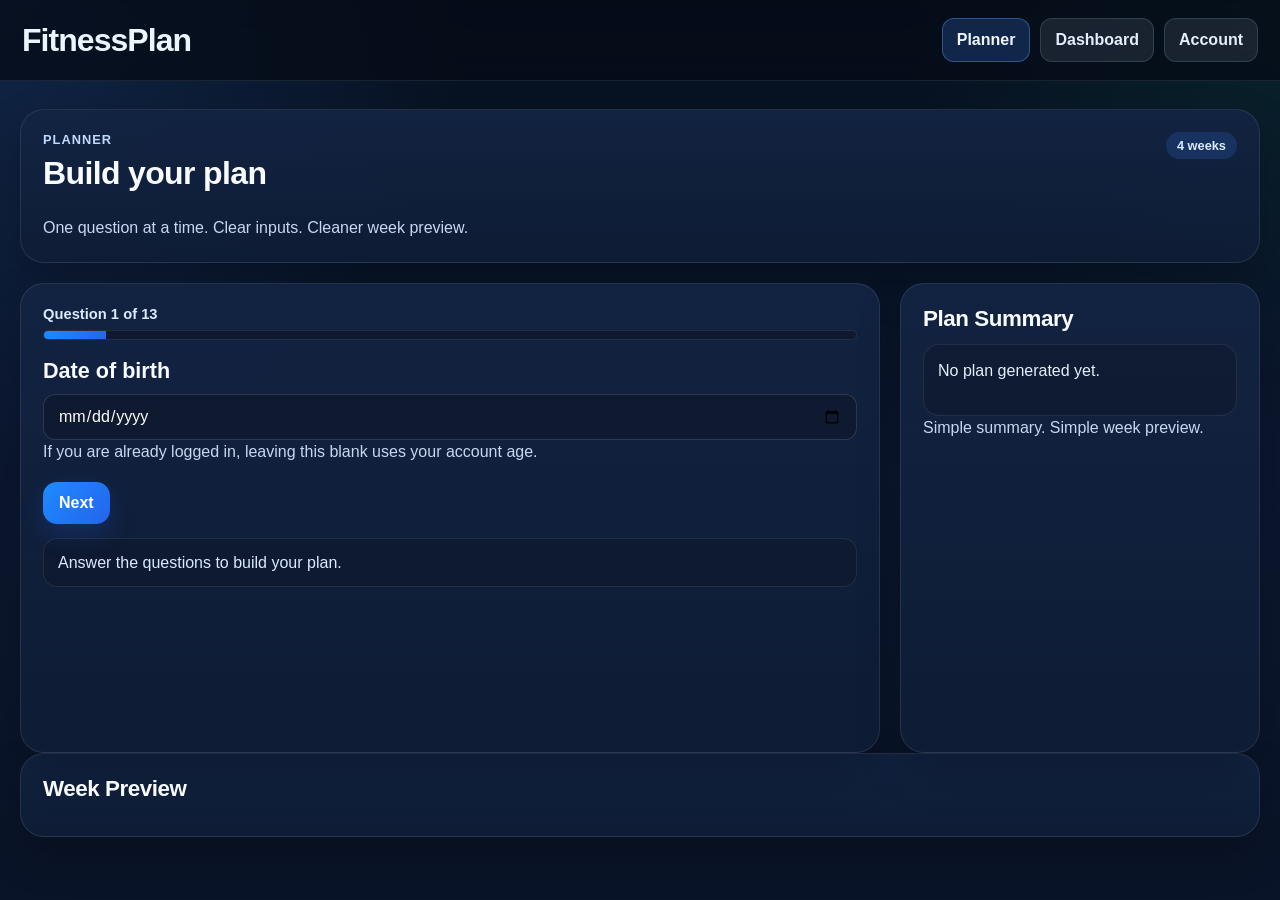
==== commit 1f84b67f: "Add files via upload" ====
--- a/index.html
+++ b/index.html
@@ -26,164 +26,165 @@
         <span class="mini-pill">4 weeks</span>
       </div>
       <p class="helper">
-        Build a simple training block for running, strength, or a mix of both.
+        One question at a time. Clear inputs. Cleaner week preview.
       </p>
     </section>
 
     <section class="planner-grid">
-      <section class="card">
-        <div class="section-title-row">
-          <div>
-            <p class="eyebrow">Inputs</p>
-            <h2>Plan setup</h2>
+      <section class="card planner-question-card">
+        <div class="stepper-top">
+          <div class="stepper-counter" id="plannerStepCounter">Question 1 of 14</div>
+          <div class="stepper-progress">
+            <div class="stepper-progress-fill" id="plannerStepProgress"></div>
           </div>
         </div>
 
         <form id="plannerForm">
-          <div class="planner-form-grid">
-            <div>
-              <label for="age">Your age</label>
-              <input id="age" type="text" inputmode="numeric" placeholder="Example: 12" />
-              <div class="field-help">Used to adjust difficulty and recovery.</div>
-            </div>
-
-            <div>
-              <label for="primaryGoal">Primary focus</label>
-              <select id="primaryGoal">
-                <option value="general">General fitness</option>
-                <option value="running">Running</option>
-                <option value="strength">Strength</option>
-                <option value="mixed">Running + strength</option>
-              </select>
-            </div>
-
-            <div>
-              <label for="daysPerWeek">Workouts per week</label>
-              <select id="daysPerWeek">
-                <option value="3">3 workouts</option>
-                <option value="4">4 workouts</option>
-                <option value="5">5 workouts</option>
-              </select>
-            </div>
-
-            <div>
-              <label for="sessionLength">Workout length</label>
-              <select id="sessionLength">
-                <option value="30">30 minutes</option>
-                <option value="60" selected>60 minutes</option>
-                <option value="90">90 minutes</option>
-              </select>
-            </div>
-
-            <div class="full-span">
-              <label>Training style</label>
-              <div class="checkbox-grid">
-                <label class="check-tile">
-                  <input type="checkbox" data-style-choice value="calisthenics" checked />
-                  <span>Calisthenics</span>
-                </label>
-                <label class="check-tile">
-                  <input type="checkbox" data-style-choice value="weightlifting" />
-                  <span>Weightlifting</span>
-                </label>
-                <label class="check-tile">
-                  <input type="checkbox" data-style-choice value="machines" />
-                  <span>Machines</span>
-                </label>
-                <label class="check-tile">
-                  <input type="checkbox" data-style-choice value="isometrics" />
-                  <span>Isometrics</span>
-                </label>
-              </div>
-            </div>
-
-            <div>
-              <label for="canDoPushup">Can you do a push-up?</label>
-              <select id="canDoPushup">
-                <option value="yes">Yes</option>
-                <option value="no">No</option>
-              </select>
-            </div>
-
-            <div id="pushCountWrap">
-              <label for="pushUpMax">How many clean push-ups?</label>
-              <input id="pushUpMax" type="text" inputmode="numeric" placeholder="Example: 12" />
-            </div>
-
-            <div>
-              <label for="canPullUp">Can you do a pull-up?</label>
-              <select id="canPullUp">
-                <option value="no" selected>No</option>
-                <option value="yes">Yes</option>
-              </select>
-            </div>
-
-            <div id="pullCountWrap">
-              <label for="pullUpMax">How many clean pull-ups?</label>
-              <input id="pullUpMax" type="text" inputmode="numeric" placeholder="Example: 3" />
-            </div>
-
-            <div>
-              <label for="plankMax">Best plank hold</label>
-              <input id="plankMax" type="text" inputmode="numeric" placeholder="Example: 60" />
-              <div class="field-help">Seconds.</div>
-            </div>
-
-            <div>
-              <label for="mileTime">Best mile time</label>
-              <input id="mileTime" type="text" placeholder="Example: 8:05" />
-              <div class="field-help">Optional, but helpful for running plans.</div>
-            </div>
-
-            <div>
-              <label for="runDurationValue">Longest continuous run</label>
-              <div class="split-input">
-                <input id="runDurationValue" type="text" inputmode="decimal" placeholder="Example: 20" />
-                <select id="runDurationUnit">
-                  <option value="minutes">Minutes</option>
-                  <option value="hours">Hours</option>
-                </select>
-              </div>
-            </div>
-
-            <div>
-              <label for="runDistanceValue">Longest run distance</label>
-              <div class="split-input">
-                <input id="runDistanceValue" type="text" inputmode="decimal" placeholder="Example: 2" />
-                <select id="runDistanceUnit">
-                  <option value="miles">Miles</option>
-                  <option value="km">Kilometers</option>
-                </select>
-              </div>
-            </div>
-
-            <div class="full-span">
-              <label for="startDate">Plan start date</label>
-              <input id="startDate" type="date" />
+          <div class="planner-step active" id="step-dob">
+            <label class="question-label" for="dob">Date of birth</label>
+            <input id="dob" type="date" />
+            <div class="field-help">
+              If you are already logged in, leaving this blank uses your account age.
             </div>
           </div>
 
+          <div class="planner-step" id="step-goal">
+            <label class="question-label" for="primaryGoal">Primary focus</label>
+            <select id="primaryGoal">
+              <option value="general">General fitness</option>
+              <option value="running">Running</option>
+              <option value="strength">Strength</option>
+              <option value="mixed">Running + strength</option>
+            </select>
+          </div>
+
+          <div class="planner-step" id="step-days">
+            <label class="question-label" for="daysPerWeek">Workouts per week</label>
+            <select id="daysPerWeek">
+              <option value="3">3 workouts</option>
+              <option value="4">4 workouts</option>
+              <option value="5">5 workouts</option>
+            </select>
+          </div>
+
+          <div class="planner-step" id="step-length">
+            <label class="question-label" for="sessionLength">Workout length</label>
+            <select id="sessionLength">
+              <option value="30">30 minutes</option>
+              <option value="60" selected>60 minutes</option>
+              <option value="90">90 minutes</option>
+            </select>
+          </div>
+
+          <div class="planner-step" id="step-style">
+            <label class="question-label">Training style</label>
+            <div class="checkbox-grid">
+              <label class="check-tile">
+                <input type="checkbox" data-style-choice value="calisthenics" checked />
+                <span>Calisthenics</span>
+              </label>
+              <label class="check-tile">
+                <input type="checkbox" data-style-choice value="weightlifting" />
+                <span>Weightlifting</span>
+              </label>
+              <label class="check-tile">
+                <input type="checkbox" data-style-choice value="machines" />
+                <span>Machines</span>
+              </label>
+              <label class="check-tile">
+                <input type="checkbox" data-style-choice value="isometrics" />
+                <span>Isometrics</span>
+              </label>
+            </div>
+            <div class="field-help">Pick all that apply.</div>
+          </div>
+
+          <div class="planner-step" id="step-push-ability">
+            <label class="question-label" for="canDoPushup">Can you do a push-up?</label>
+            <select id="canDoPushup">
+              <option value="yes">Yes</option>
+              <option value="no">No</option>
+            </select>
+          </div>
+
+          <div class="planner-step" id="step-push-count">
+            <label class="question-label" for="pushUpMax">How many clean push-ups?</label>
+            <input id="pushUpMax" type="text" inputmode="numeric" placeholder="Example: 12" />
+          </div>
+
+          <div class="planner-step" id="step-pull-ability">
+            <label class="question-label" for="canPullUp">Can you do a pull-up?</label>
+            <select id="canPullUp">
+              <option value="no" selected>No</option>
+              <option value="yes">Yes</option>
+            </select>
+          </div>
+
+          <div class="planner-step" id="step-pull-count">
+            <label class="question-label" for="pullUpMax">How many clean pull-ups?</label>
+            <input id="pullUpMax" type="text" inputmode="numeric" placeholder="Example: 3" />
+          </div>
+
+          <div class="planner-step" id="step-plank">
+            <label class="question-label" for="plankMax">Best plank hold</label>
+            <input id="plankMax" type="text" inputmode="numeric" placeholder="Example: 60" />
+            <div class="field-help">Seconds.</div>
+          </div>
+
+          <div class="planner-step" id="step-mile">
+            <label class="question-label" for="mileTime">Best mile time</label>
+            <input id="mileTime" type="text" placeholder="Example: 8:05" />
+            <div class="field-help">This becomes your starting mile record.</div>
+          </div>
+
+          <div class="planner-step" id="step-run-duration">
+            <label class="question-label" for="runDurationValue">Longest continuous run</label>
+            <div class="split-input">
+              <input id="runDurationValue" type="text" inputmode="decimal" placeholder="Example: 20" />
+              <select id="runDurationUnit">
+                <option value="minutes">Minutes</option>
+                <option value="hours">Hours</option>
+              </select>
+            </div>
+          </div>
+
+          <div class="planner-step" id="step-run-distance">
+            <label class="question-label" for="runDistanceValue">Longest run distance</label>
+            <div class="split-input">
+              <input id="runDistanceValue" type="text" inputmode="decimal" placeholder="Example: 2" />
+              <select id="runDistanceUnit">
+                <option value="miles">Miles</option>
+                <option value="km">Kilometers</option>
+              </select>
+            </div>
+          </div>
+
+          <div class="planner-step" id="step-start-date">
+            <label class="question-label" for="startDate">Planned start date</label>
+            <input id="startDate" type="date" />
+          </div>
+
           <div class="button-row">
-            <button id="generatePlanBtn" type="button">Generate plan</button>
-            <button id="savePlanBtn" type="button" class="secondary">Save plan</button>
+            <button id="plannerBackBtn" type="button" class="secondary">Back</button>
+            <button id="plannerNextBtn" type="button">Next</button>
+            <button id="generatePlanBtn" type="button" class="hidden">Generate plan</button>
+            <button id="savePlanBtn" type="button" class="secondary hidden">Save plan</button>
           </div>
         </form>
 
-        <div id="plannerStatus" class="status-box">Fill the form, then generate the plan.</div>
+        <div id="plannerStatus" class="status-box">Answer the questions to build your plan.</div>
       </section>
 
-      <section class="card">
+      <section class="card planner-summary-card">
         <h2>Plan Summary</h2>
         <div id="planSummaryPreview" class="preview-summary">No plan generated yet.</div>
-        <div class="planner-note">
-          Cleaner summary. Cleaner schedule. Less clutter.
-        </div>
+        <div class="planner-note">Simple summary. Simple week preview.</div>
       </section>
     </section>
 
     <section class="card">
-      <h2>Schedule Preview</h2>
-      <div id="schedulePreview" class="preview-list"></div>
+      <h2>Week Preview</h2>
+      <div id="schedulePreview" class="week-preview-grid"></div>
     </section>
   </main>
 
--- a/style.css
+++ b/style.css
@@ -261,18 +261,58 @@
 
 .planner-grid {
   display: grid;
-  grid-template-columns: 1.1fr 0.9fr;
+  grid-template-columns: minmax(0, 1fr) 360px;
   gap: 20px;
 }
 
-.planner-form-grid {
-  display: grid;
-  grid-template-columns: repeat(2, minmax(0, 1fr));
-  gap: 12px 16px;
-}
-
-.full-span {
-  grid-column: 1 / -1;
+.planner-question-card {
+  min-height: 470px;
+}
+
+.planner-summary-card {
+  min-height: 470px;
+}
+
+.stepper-top {
+  margin-bottom: 18px;
+}
+
+.stepper-counter {
+  font-size: 0.92rem;
+  font-weight: 800;
+  color: #dbeafe;
+  margin-bottom: 8px;
+}
+
+.stepper-progress {
+  height: 10px;
+  border-radius: 999px;
+  background: rgba(15, 23, 42, 0.72);
+  overflow: hidden;
+  border: 1px solid rgba(148, 163, 184, 0.16);
+}
+
+.stepper-progress-fill {
+  height: 100%;
+  width: 0%;
+  background: linear-gradient(135deg, #1d8cff, #2563eb);
+  transition: width 0.2s ease;
+}
+
+.planner-step {
+  display: none;
+}
+
+.planner-step.active {
+  display: block;
+}
+
+.question-label {
+  display: block;
+  font-size: 1.35rem;
+  font-weight: 900;
+  color: #f8fbff;
+  margin-bottom: 10px;
 }
 
 .checkbox-grid {
@@ -314,15 +354,43 @@
   margin-top: 18px;
 }
 
-.preview-list {
-  display: grid;
-  gap: 12px;
-  margin-top: 14px;
+.summary-list {
+  display: grid;
+  gap: 10px;
+}
+
+.summary-item {
+  border-radius: 14px;
+  background: rgba(15, 23, 42, 0.52);
+  border: 1px solid rgba(148, 163, 184, 0.14);
+  padding: 12px 14px;
+}
+
+.summary-label {
+  font-size: 0.8rem;
+  text-transform: uppercase;
+  letter-spacing: 0.05em;
+  color: #bfdbfe;
+  font-weight: 800;
+  margin-bottom: 6px;
+}
+
+.summary-value {
+  font-size: 1rem;
+  font-weight: 800;
+  color: #fff;
+  line-height: 1.4;
+}
+
+.week-preview-grid {
+  display: grid;
+  gap: 14px;
+  margin-top: 10px;
 }
 
 .preview-week {
-  padding: 14px;
-  border-radius: 16px;
+  padding: 16px;
+  border-radius: 18px;
   background: rgba(15, 23, 42, 0.62);
   border: 1px solid rgba(148, 163, 184, 0.15);
 }
@@ -334,31 +402,35 @@
   color: #f8fbff;
 }
 
-.preview-day {
+.preview-workout-list {
+  display: grid;
+  gap: 10px;
+}
+
+.preview-workout {
   padding: 12px;
   border-radius: 14px;
   background: rgba(2, 6, 23, 0.35);
   border: 1px solid rgba(148, 163, 184, 0.12);
-  margin-top: 10px;
-}
-
-.preview-day-top {
+}
+
+.preview-workout-top {
   display: flex;
   justify-content: space-between;
+  align-items: flex-start;
   gap: 10px;
-  align-items: flex-start;
-  margin-bottom: 8px;
-}
-
-.preview-day-name {
-  font-weight: 800;
-  color: #f8fbff;
-}
-
-.preview-day-date {
+  margin-bottom: 6px;
+}
+
+.preview-workout-name {
+  font-weight: 800;
+  color: #fff;
+}
+
+.preview-workout-sub {
   color: #cbd5e1;
   font-size: 0.92rem;
-  margin-top: 2px;
+  line-height: 1.45;
 }
 
 .preview-badge {
@@ -374,13 +446,6 @@
 .preview-badge.warn {
   background: rgba(245, 158, 11, 0.18);
   color: #fde68a;
-}
-
-.preview-exercise-list {
-  margin: 0;
-  padding-left: 18px;
-  color: #e5eefc;
-  line-height: 1.5;
 }
 
 .dashboard-shell {
@@ -612,13 +677,6 @@
   color: #fff;
 }
 
-.exercise-chip-row {
-  display: flex;
-  flex-wrap: wrap;
-  gap: 8px;
-  margin-top: 8px;
-}
-
 .small-input {
   margin: 0;
   padding: 10px 12px;
@@ -695,6 +753,10 @@
   .dashboard-grid.two-up,
   .planner-grid {
     grid-template-columns: 1fr;
+  }
+
+  .planner-summary-card {
+    min-height: auto;
   }
 }
 
@@ -708,8 +770,7 @@
   .load-grid,
   .set-grid,
   .checkbox-grid,
-  .split-input,
-  .planner-form-grid {
+  .split-input {
     grid-template-columns: 1fr;
   }
 }
@@ -729,7 +790,8 @@
 
   .section-title-row,
   .day-top,
-  .exercise-head {
+  .exercise-head,
+  .preview-workout-top {
     flex-direction: column;
     align-items: flex-start;
   }
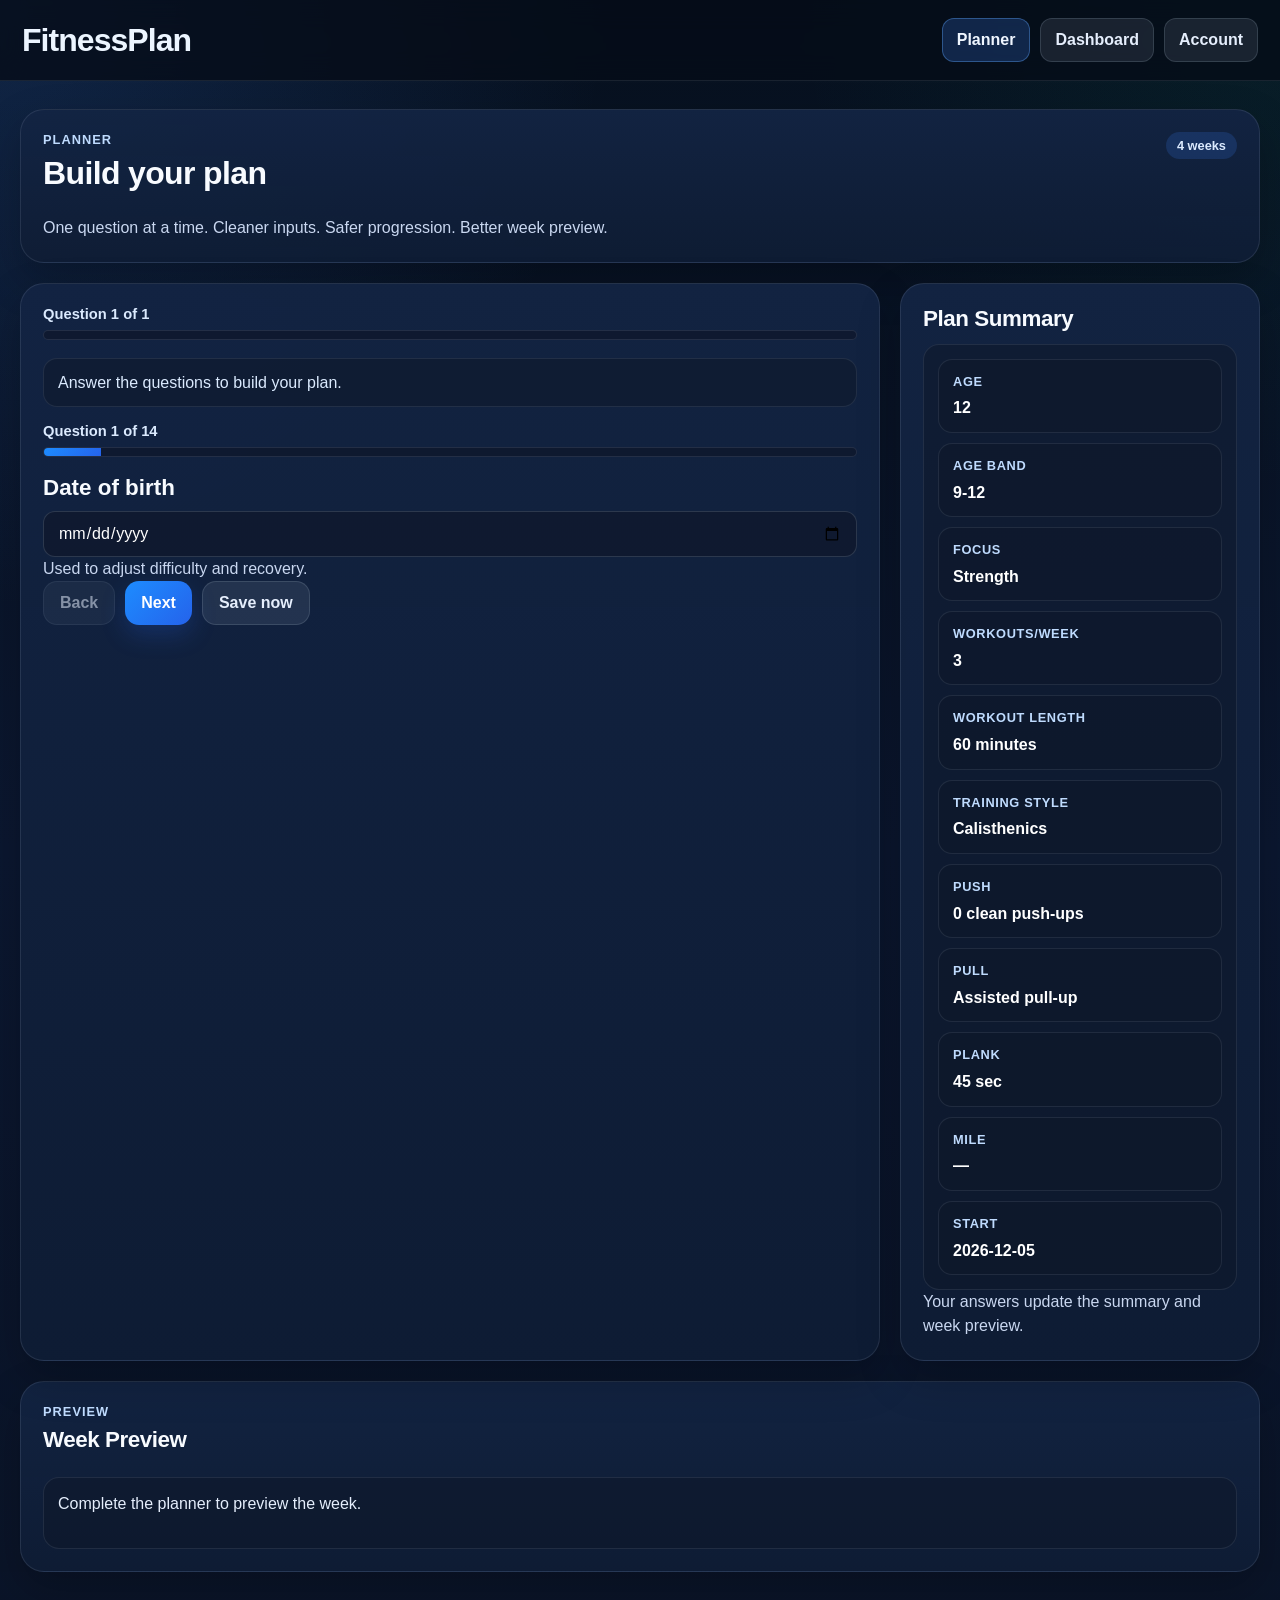
==== commit a41cb1e2: "Add files via upload" ====
--- a/index.html
+++ b/index.html
@@ -6,7 +6,7 @@
   <title>FitnessPlan Planner</title>
   <link rel="stylesheet" href="./style.css" />
 </head>
-<body>
+<body data-page="planner">
   <header class="topbar">
     <div class="brand">FitnessPlan</div>
     <div class="topbar-actions">
@@ -26,164 +26,197 @@
         <span class="mini-pill">4 weeks</span>
       </div>
       <p class="helper">
-        One question at a time. Clear inputs. Cleaner week preview.
+        One question at a time. Cleaner inputs. Safer progression. Better week preview.
       </p>
     </section>
 
     <section class="planner-grid">
-      <section class="card planner-question-card">
+      <section class="card planner-card">
         <div class="stepper-top">
-          <div class="stepper-counter" id="plannerStepCounter">Question 1 of 14</div>
+          <div class="stepper-counter" id="plannerStepCounter">Question 1 of 1</div>
           <div class="stepper-progress">
             <div class="stepper-progress-fill" id="plannerStepProgress"></div>
           </div>
         </div>
 
-        <form id="plannerForm">
-          <div class="planner-step active" id="step-dob">
+        <div id="plannerStatus" class="status-box">Answer the questions to build your plan.</div>
+
+        <form id="plannerForm" novalidate>
+          <section class="planner-step" id="step-dob">
             <label class="question-label" for="dob">Date of birth</label>
             <input id="dob" type="date" />
             <div class="field-help">
-              If you are already logged in, leaving this blank uses your account age.
-            </div>
-          </div>
-
-          <div class="planner-step" id="step-goal">
-            <label class="question-label" for="primaryGoal">Primary focus</label>
-            <select id="primaryGoal">
-              <option value="general">General fitness</option>
+              This helps keep the plan safer and more appropriate.
+            </div>
+          </section>
+
+          <section class="planner-step" id="step-focus">
+            <label class="question-label">Primary focus</label>
+            <div class="field-help">Pick up to 2.</div>
+            <div class="tile-grid focus-grid">
+              <button type="button" class="tile-btn" data-focus="endurance">Endurance</button>
+              <button type="button" class="tile-btn" data-focus="strength">Strength</button>
+              <button type="button" class="tile-btn" data-focus="cardio">Cardio</button>
+              <button type="button" class="tile-btn" data-focus="flexibility">Flexibility</button>
+            </div>
+          </section>
+
+          <section class="planner-step" id="step-endurance-type">
+            <label class="question-label">What type of endurance?</label>
+            <select id="enduranceType">
               <option value="running">Running</option>
-              <option value="strength">Strength</option>
-              <option value="mixed">Running + strength</option>
-            </select>
-          </div>
-
-          <div class="planner-step" id="step-days">
+              <option value="cycling">Cycling</option>
+              <option value="swimming">Swimming</option>
+            </select>
+          </section>
+
+          <section class="planner-step" id="step-days">
             <label class="question-label" for="daysPerWeek">Workouts per week</label>
             <select id="daysPerWeek">
               <option value="3">3 workouts</option>
               <option value="4">4 workouts</option>
               <option value="5">5 workouts</option>
             </select>
-          </div>
-
-          <div class="planner-step" id="step-length">
+          </section>
+
+          <section class="planner-step" id="step-session-length">
             <label class="question-label" for="sessionLength">Workout length</label>
             <select id="sessionLength">
               <option value="30">30 minutes</option>
               <option value="60" selected>60 minutes</option>
               <option value="90">90 minutes</option>
             </select>
-          </div>
-
-          <div class="planner-step" id="step-style">
+          </section>
+
+          <section class="planner-step" id="step-training-style">
             <label class="question-label">Training style</label>
-            <div class="checkbox-grid">
-              <label class="check-tile">
-                <input type="checkbox" data-style-choice value="calisthenics" checked />
+            <div class="field-help">Pick all that apply.</div>
+            <div class="tile-grid style-grid">
+              <label class="check-tile">
+                <input type="checkbox" class="style-check" value="calisthenics" />
                 <span>Calisthenics</span>
               </label>
               <label class="check-tile">
-                <input type="checkbox" data-style-choice value="weightlifting" />
+                <input type="checkbox" class="style-check" value="weightlifting" />
                 <span>Weightlifting</span>
               </label>
               <label class="check-tile">
-                <input type="checkbox" data-style-choice value="machines" />
+                <input type="checkbox" class="style-check" value="machines" />
                 <span>Machines</span>
               </label>
               <label class="check-tile">
-                <input type="checkbox" data-style-choice value="isometrics" />
+                <input type="checkbox" class="style-check" value="isometrics" />
                 <span>Isometrics</span>
               </label>
             </div>
-            <div class="field-help">Pick all that apply.</div>
-          </div>
-
-          <div class="planner-step" id="step-push-ability">
-            <label class="question-label" for="canDoPushup">Can you do a push-up?</label>
-            <select id="canDoPushup">
+          </section>
+
+          <section class="planner-step" id="step-push-ability">
+            <label class="question-label" for="pushupAbility">Can you do a push-up?</label>
+            <select id="pushupAbility">
               <option value="yes">Yes</option>
               <option value="no">No</option>
             </select>
-          </div>
-
-          <div class="planner-step" id="step-push-count">
-            <label class="question-label" for="pushUpMax">How many clean push-ups?</label>
-            <input id="pushUpMax" type="text" inputmode="numeric" placeholder="Example: 12" />
-          </div>
-
-          <div class="planner-step" id="step-pull-ability">
-            <label class="question-label" for="canPullUp">Can you do a pull-up?</label>
-            <select id="canPullUp">
+          </section>
+
+          <section class="planner-step" id="step-push-max">
+            <label class="question-label" for="pushupMax">Best clean push-up set</label>
+            <input id="pushupMax" type="text" inputmode="numeric" placeholder="Example: 8" />
+          </section>
+
+          <section class="planner-step" id="step-push-variation">
+            <label class="question-label" for="pushVariation">What is the hardest push-up variation you can do?</label>
+            <select id="pushVariation">
+              <option value="wall">Wall push-up</option>
+              <option value="incline">Incline push-up</option>
+              <option value="knee">Knee push-up</option>
+            </select>
+          </section>
+
+          <section class="planner-step" id="step-pull-ability">
+            <label class="question-label" for="pullupAbility">Can you do a pull-up?</label>
+            <select id="pullupAbility">
               <option value="no" selected>No</option>
               <option value="yes">Yes</option>
             </select>
-          </div>
-
-          <div class="planner-step" id="step-pull-count">
-            <label class="question-label" for="pullUpMax">How many clean pull-ups?</label>
-            <input id="pullUpMax" type="text" inputmode="numeric" placeholder="Example: 3" />
-          </div>
-
-          <div class="planner-step" id="step-plank">
+          </section>
+
+          <section class="planner-step" id="step-pull-max">
+            <label class="question-label" for="pullupMax">Best clean pull-up set</label>
+            <input id="pullupMax" type="text" inputmode="numeric" placeholder="Example: 3" />
+          </section>
+
+          <section class="planner-step" id="step-pull-variation">
+            <label class="question-label" for="pullVariation">What is the hardest pull variation you can do?</label>
+            <select id="pullVariation">
+              <option value="dead-hang">Dead hang</option>
+              <option value="active-hang">Active hang</option>
+              <option value="negative">Negative pull-up</option>
+              <option value="banded">Band-assisted pull-up</option>
+            </select>
+          </section>
+
+          <section class="planner-step" id="step-plank">
             <label class="question-label" for="plankMax">Best plank hold</label>
-            <input id="plankMax" type="text" inputmode="numeric" placeholder="Example: 60" />
+            <input id="plankMax" type="text" inputmode="numeric" placeholder="Example: 45" />
             <div class="field-help">Seconds.</div>
-          </div>
-
-          <div class="planner-step" id="step-mile">
+          </section>
+
+          <section class="planner-step" id="step-mile">
             <label class="question-label" for="mileTime">Best mile time</label>
             <input id="mileTime" type="text" placeholder="Example: 8:05" />
-            <div class="field-help">This becomes your starting mile record.</div>
-          </div>
-
-          <div class="planner-step" id="step-run-duration">
-            <label class="question-label" for="runDurationValue">Longest continuous run</label>
+            <div class="field-help">Required. This becomes your baseline mile record.</div>
+          </section>
+
+          <section class="planner-step" id="step-run-duration">
+            <label class="question-label">Longest continuous run</label>
             <div class="split-input">
-              <input id="runDurationValue" type="text" inputmode="decimal" placeholder="Example: 20" />
-              <select id="runDurationUnit">
+              <input id="longestRunDurationValue" type="text" inputmode="decimal" placeholder="Example: 20" />
+              <select id="longestRunDurationUnit">
                 <option value="minutes">Minutes</option>
                 <option value="hours">Hours</option>
               </select>
             </div>
-          </div>
-
-          <div class="planner-step" id="step-run-distance">
-            <label class="question-label" for="runDistanceValue">Longest run distance</label>
+          </section>
+
+          <section class="planner-step" id="step-run-distance">
+            <label class="question-label">Longest run distance</label>
             <div class="split-input">
-              <input id="runDistanceValue" type="text" inputmode="decimal" placeholder="Example: 2" />
-              <select id="runDistanceUnit">
+              <input id="longestRunDistanceValue" type="text" inputmode="decimal" placeholder="Example: 2" />
+              <select id="longestRunDistanceUnit">
                 <option value="miles">Miles</option>
                 <option value="km">Kilometers</option>
               </select>
             </div>
-          </div>
-
-          <div class="planner-step" id="step-start-date">
+          </section>
+
+          <section class="planner-step" id="step-start-date">
             <label class="question-label" for="startDate">Planned start date</label>
             <input id="startDate" type="date" />
-          </div>
-
-          <div class="button-row">
+          </section>
+
+          <div class="button-row planner-actions">
             <button id="plannerBackBtn" type="button" class="secondary">Back</button>
             <button id="plannerNextBtn" type="button">Next</button>
             <button id="generatePlanBtn" type="button" class="hidden">Generate plan</button>
-            <button id="savePlanBtn" type="button" class="secondary hidden">Save plan</button>
           </div>
         </form>
-
-        <div id="plannerStatus" class="status-box">Answer the questions to build your plan.</div>
       </section>
 
       <section class="card planner-summary-card">
         <h2>Plan Summary</h2>
         <div id="planSummaryPreview" class="preview-summary">No plan generated yet.</div>
-        <div class="planner-note">Simple summary. Simple week preview.</div>
+        <div class="planner-note">Your answers update the summary and week preview.</div>
       </section>
     </section>
 
     <section class="card">
-      <h2>Week Preview</h2>
+      <div class="section-title-row">
+        <div>
+          <p class="eyebrow">Preview</p>
+          <h2>Week Preview</h2>
+        </div>
+      </div>
       <div id="schedulePreview" class="week-preview-grid"></div>
     </section>
   </main>
--- a/style.css
+++ b/style.css
@@ -10,8 +10,8 @@
   font-family: Arial, sans-serif;
   background:
     radial-gradient(circle at top left, rgba(59, 130, 246, 0.18), transparent 30%),
-    radial-gradient(circle at top right, rgba(16, 185, 129, 0.10), transparent 24%),
-    linear-gradient(180deg, #07111f 0%, #0b1730 52%, #0a1428 100%);
+    radial-gradient(circle at top right, rgba(16, 185, 129, 0.08), transparent 24%),
+    linear-gradient(180deg, #07111f 0%, #0b1730 54%, #0a1428 100%);
   color: #f8fbff;
 }
 
@@ -36,7 +36,7 @@
   border-radius: 14px;
   padding: 12px 16px;
   background: linear-gradient(135deg, #1d8cff, #2563eb);
-  color: #fff;
+  color: white;
   font-weight: 800;
   cursor: pointer;
   transition: transform 0.15s ease, opacity 0.15s ease, box-shadow 0.15s ease;
@@ -93,7 +93,6 @@
 
 textarea {
   resize: vertical;
-  min-height: 90px;
 }
 
 label {
@@ -101,6 +100,10 @@
   margin: 12px 0 6px;
   color: #d9e7ff;
   font-weight: 700;
+}
+
+.hidden {
+  display: none !important;
 }
 
 .topbar {
@@ -225,7 +228,7 @@
 }
 
 .status-box {
-  margin-top: 14px;
+  margin-bottom: 16px;
   min-height: 22px;
   line-height: 1.45;
   color: #dbeafe;
@@ -242,10 +245,6 @@
 
 .status-box.bad {
   color: #fecaca;
-}
-
-.hidden {
-  display: none !important;
 }
 
 .empty-box,
@@ -263,14 +262,12 @@
   display: grid;
   grid-template-columns: minmax(0, 1fr) 360px;
   gap: 20px;
-}
-
-.planner-question-card {
-  min-height: 470px;
-}
-
+  margin-bottom: 20px;
+}
+
+.planner-card,
 .planner-summary-card {
-  min-height: 470px;
+  min-height: 520px;
 }
 
 .stepper-top {
@@ -309,26 +306,49 @@
 
 .question-label {
   display: block;
-  font-size: 1.35rem;
+  font-size: 1.4rem;
   font-weight: 900;
   color: #f8fbff;
   margin-bottom: 10px;
 }
 
-.checkbox-grid {
-  display: grid;
+.tile-grid {
+  display: grid;
+  gap: 10px;
+  margin-top: 10px;
+}
+
+.focus-grid {
   grid-template-columns: repeat(2, minmax(0, 1fr));
-  gap: 10px;
-  margin-top: 10px;
+}
+
+.style-grid {
+  grid-template-columns: repeat(2, minmax(0, 1fr));
+}
+
+.tile-btn {
+  width: 100%;
+  padding: 14px 16px;
+  border-radius: 16px;
+  background: rgba(15, 23, 42, 0.58);
+  border: 1px solid rgba(148, 163, 184, 0.18);
+  color: #eff6ff;
+  font-weight: 800;
+  box-shadow: none;
+}
+
+.tile-btn.active {
+  background: rgba(37, 99, 235, 0.28);
+  border-color: rgba(96, 165, 250, 0.42);
 }
 
 .check-tile {
   display: flex;
   align-items: center;
   gap: 10px;
-  padding: 12px 14px;
+  padding: 14px 16px;
   margin: 0;
-  border-radius: 14px;
+  border-radius: 16px;
   background: rgba(15, 23, 42, 0.58);
   border: 1px solid rgba(148, 163, 184, 0.18);
   color: #eff6ff;
@@ -351,6 +371,9 @@
   display: flex;
   flex-wrap: wrap;
   gap: 10px;
+}
+
+.planner-actions {
   margin-top: 18px;
 }
 
@@ -380,12 +403,12 @@
   font-weight: 800;
   color: #fff;
   line-height: 1.4;
+  word-break: break-word;
 }
 
 .week-preview-grid {
   display: grid;
   gap: 14px;
-  margin-top: 10px;
 }
 
 .preview-week {
@@ -571,11 +594,15 @@
   line-height: 1.45;
 }
 
+.today-wrap {
+  display: grid;
+  gap: 14px;
+}
+
 .today-card,
 .readiness-box,
 .exercise-box,
-.session-block,
-.duration-box {
+.session-block {
   border-radius: 16px;
   background: rgba(10, 19, 36, 0.40);
   border: 1px solid rgba(148, 163, 184, 0.12);
@@ -592,7 +619,8 @@
 }
 
 .day-top,
-.exercise-head {
+.exercise-head,
+.preview-workout-top {
   display: flex;
   justify-content: space-between;
   align-items: flex-start;
@@ -637,44 +665,94 @@
   color: #dbeafe;
 }
 
+.badge.warn {
+  background: rgba(245, 158, 11, 0.18);
+  color: #fde68a;
+}
+
 .chip.neutral {
   background: rgba(148, 163, 184, 0.18);
   color: #e2e8f0;
 }
 
-.badge.warn {
-  background: rgba(245, 158, 11, 0.18);
-  color: #fde68a;
-}
-
-.readiness-grid,
-.load-grid,
+.readiness-grid {
+  display: grid;
+  grid-template-columns: repeat(3, minmax(0, 1fr));
+  gap: 12px;
+}
+
+.track-list {
+  display: grid;
+  gap: 10px;
+}
+
+.track-item {
+  display: flex;
+  align-items: center;
+  gap: 10px;
+  padding: 10px 12px;
+  border-radius: 12px;
+  background: rgba(15, 23, 42, 0.58);
+  border: 1px solid rgba(148, 163, 184, 0.14);
+}
+
+.track-item input[type="checkbox"] {
+  width: auto;
+  margin: 0;
+}
+
+.exercise-meta {
+  display: flex;
+  flex-wrap: wrap;
+  gap: 8px;
+  margin: 8px 0 10px;
+}
+
+.meta-pill {
+  display: inline-flex;
+  align-items: center;
+  justify-content: center;
+  padding: 6px 10px;
+  border-radius: 999px;
+  background: rgba(30, 41, 59, 0.9);
+  color: #dbeafe;
+  font-size: 0.82rem;
+  font-weight: 700;
+}
+
+.goal-load-box {
+  margin: 12px 0;
+  padding: 12px 14px;
+  border-radius: 14px;
+  background: rgba(15, 23, 42, 0.58);
+  border: 1px solid rgba(148, 163, 184, 0.14);
+  color: #e5eefc;
+  line-height: 1.45;
+}
+
 .set-grid {
   display: grid;
-  gap: 12px;
-}
-
-.readiness-grid {
-  grid-template-columns: repeat(3, minmax(0, 1fr));
-}
-
-.load-grid {
-  grid-template-columns: 170px 1fr;
-}
-
-.set-grid {
-  grid-template-columns: 76px 1fr 120px;
+  grid-template-columns: 72px 1fr 120px;
+  gap: 10px;
   align-items: center;
 }
 
 .set-grid.header {
   font-weight: 800;
   color: #dbeafe;
+  margin-bottom: 6px;
 }
 
 .set-goal {
   font-weight: 700;
   color: #fff;
+}
+
+.load-grid {
+  display: grid;
+  grid-template-columns: 180px 1fr;
+  gap: 10px;
+  margin-top: 12px;
 }
 
 .small-input {
@@ -755,6 +833,7 @@
     grid-template-columns: 1fr;
   }
 
+  .planner-card,
   .planner-summary-card {
     min-height: auto;
   }
@@ -769,7 +848,8 @@
   .readiness-grid,
   .load-grid,
   .set-grid,
-  .checkbox-grid,
+  .focus-grid,
+  .style-grid,
   .split-input {
     grid-template-columns: 1fr;
   }
